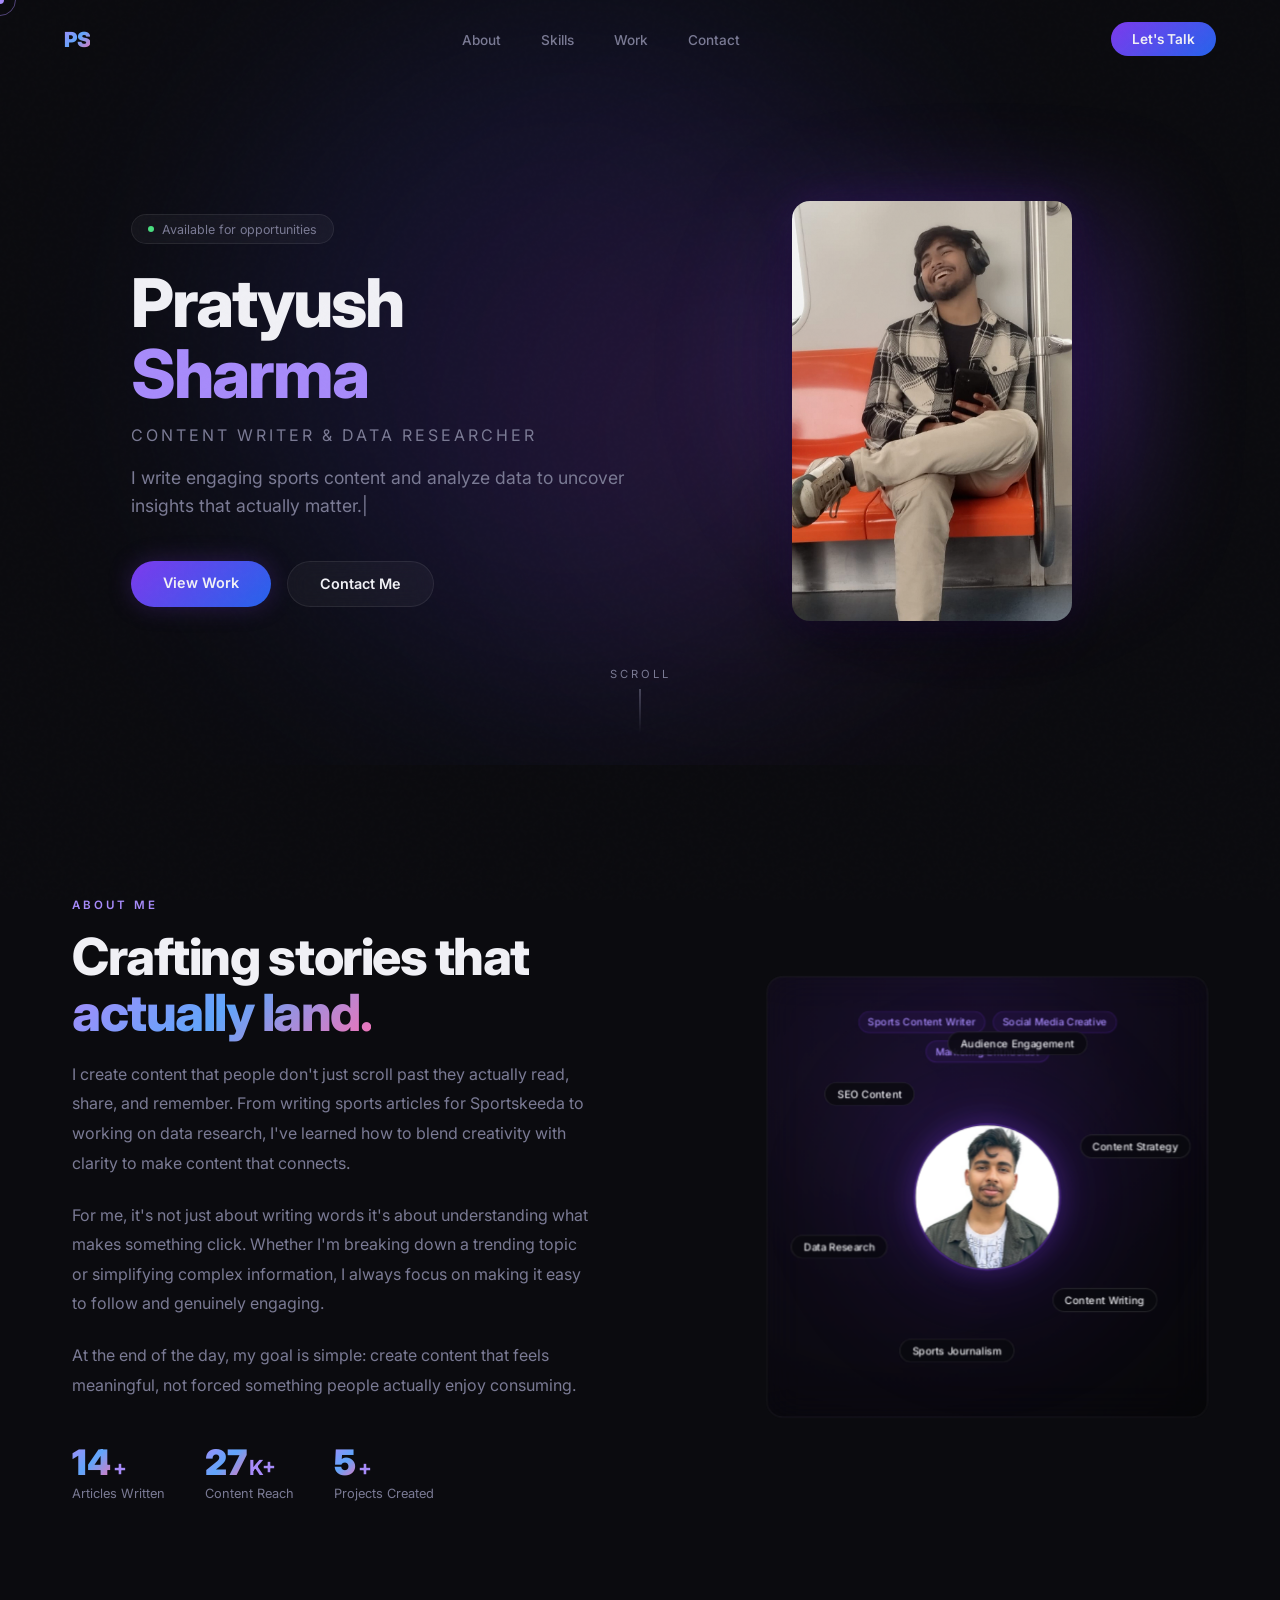
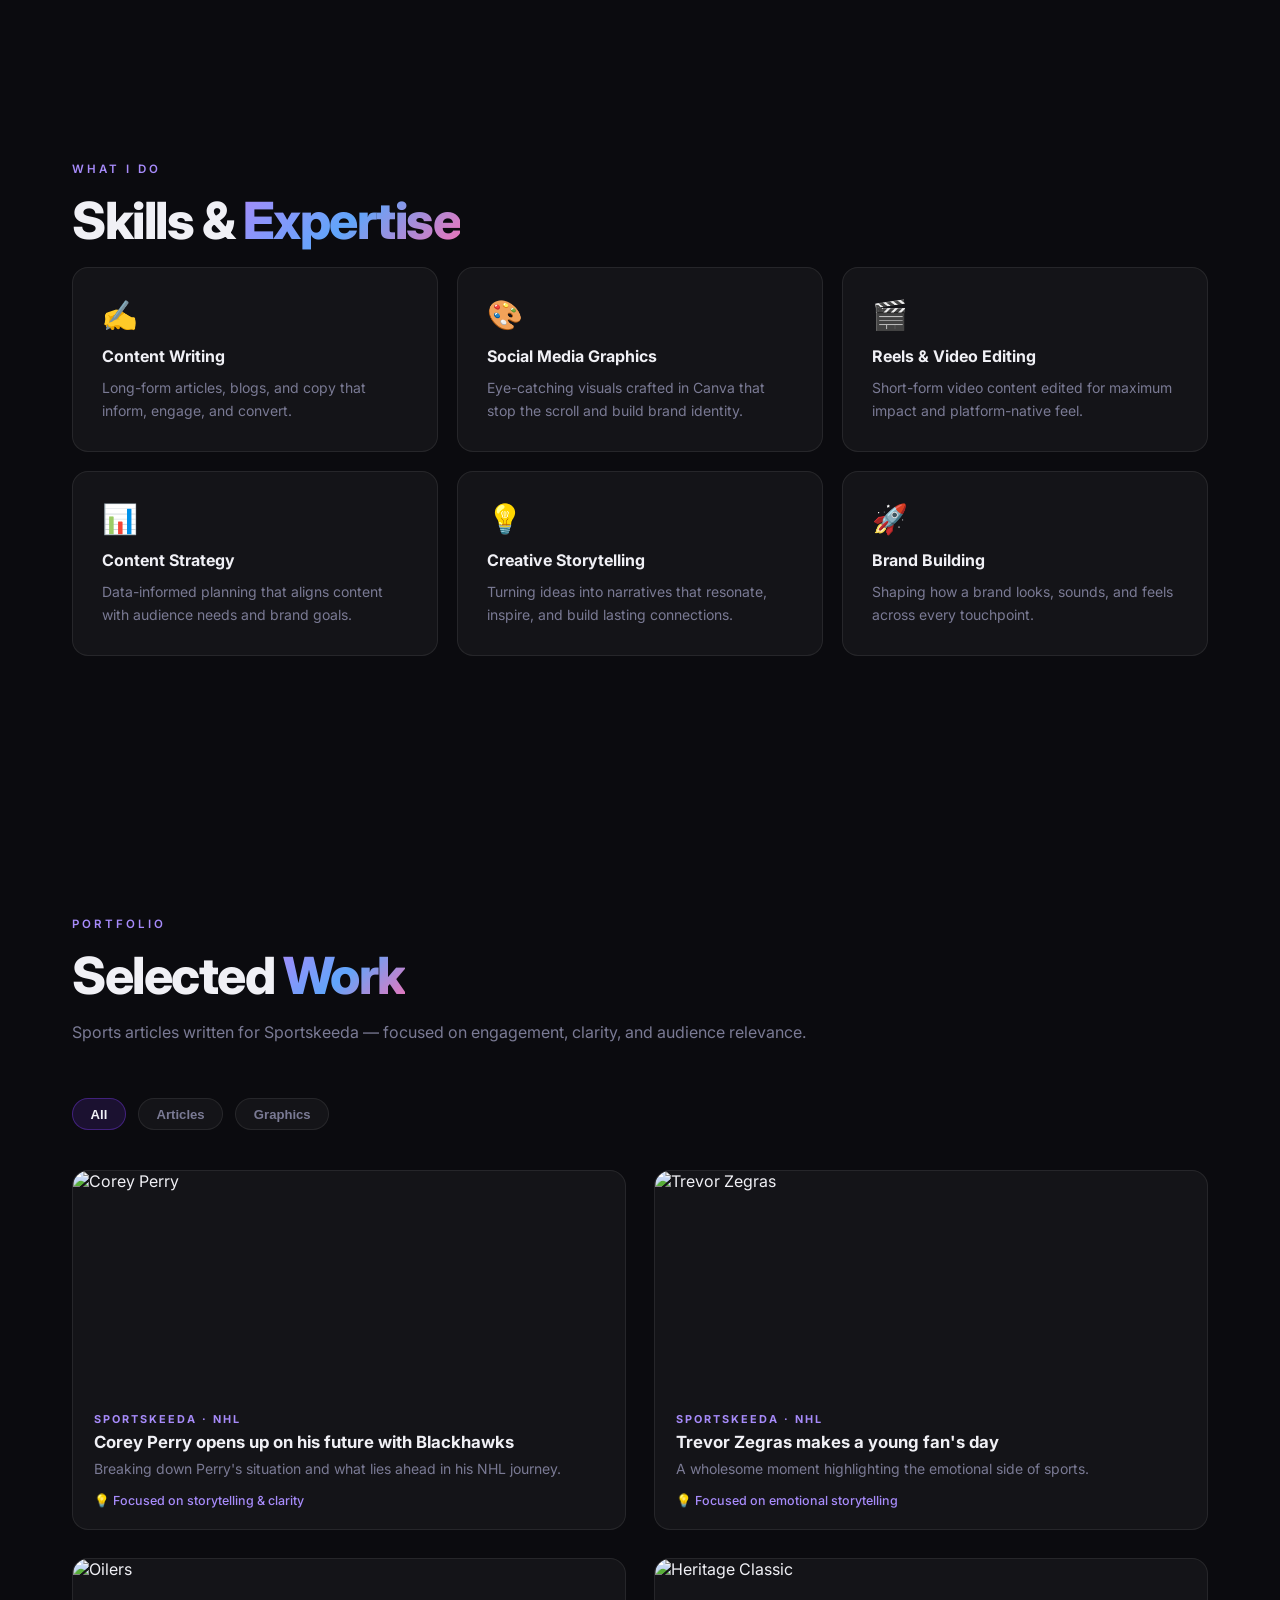
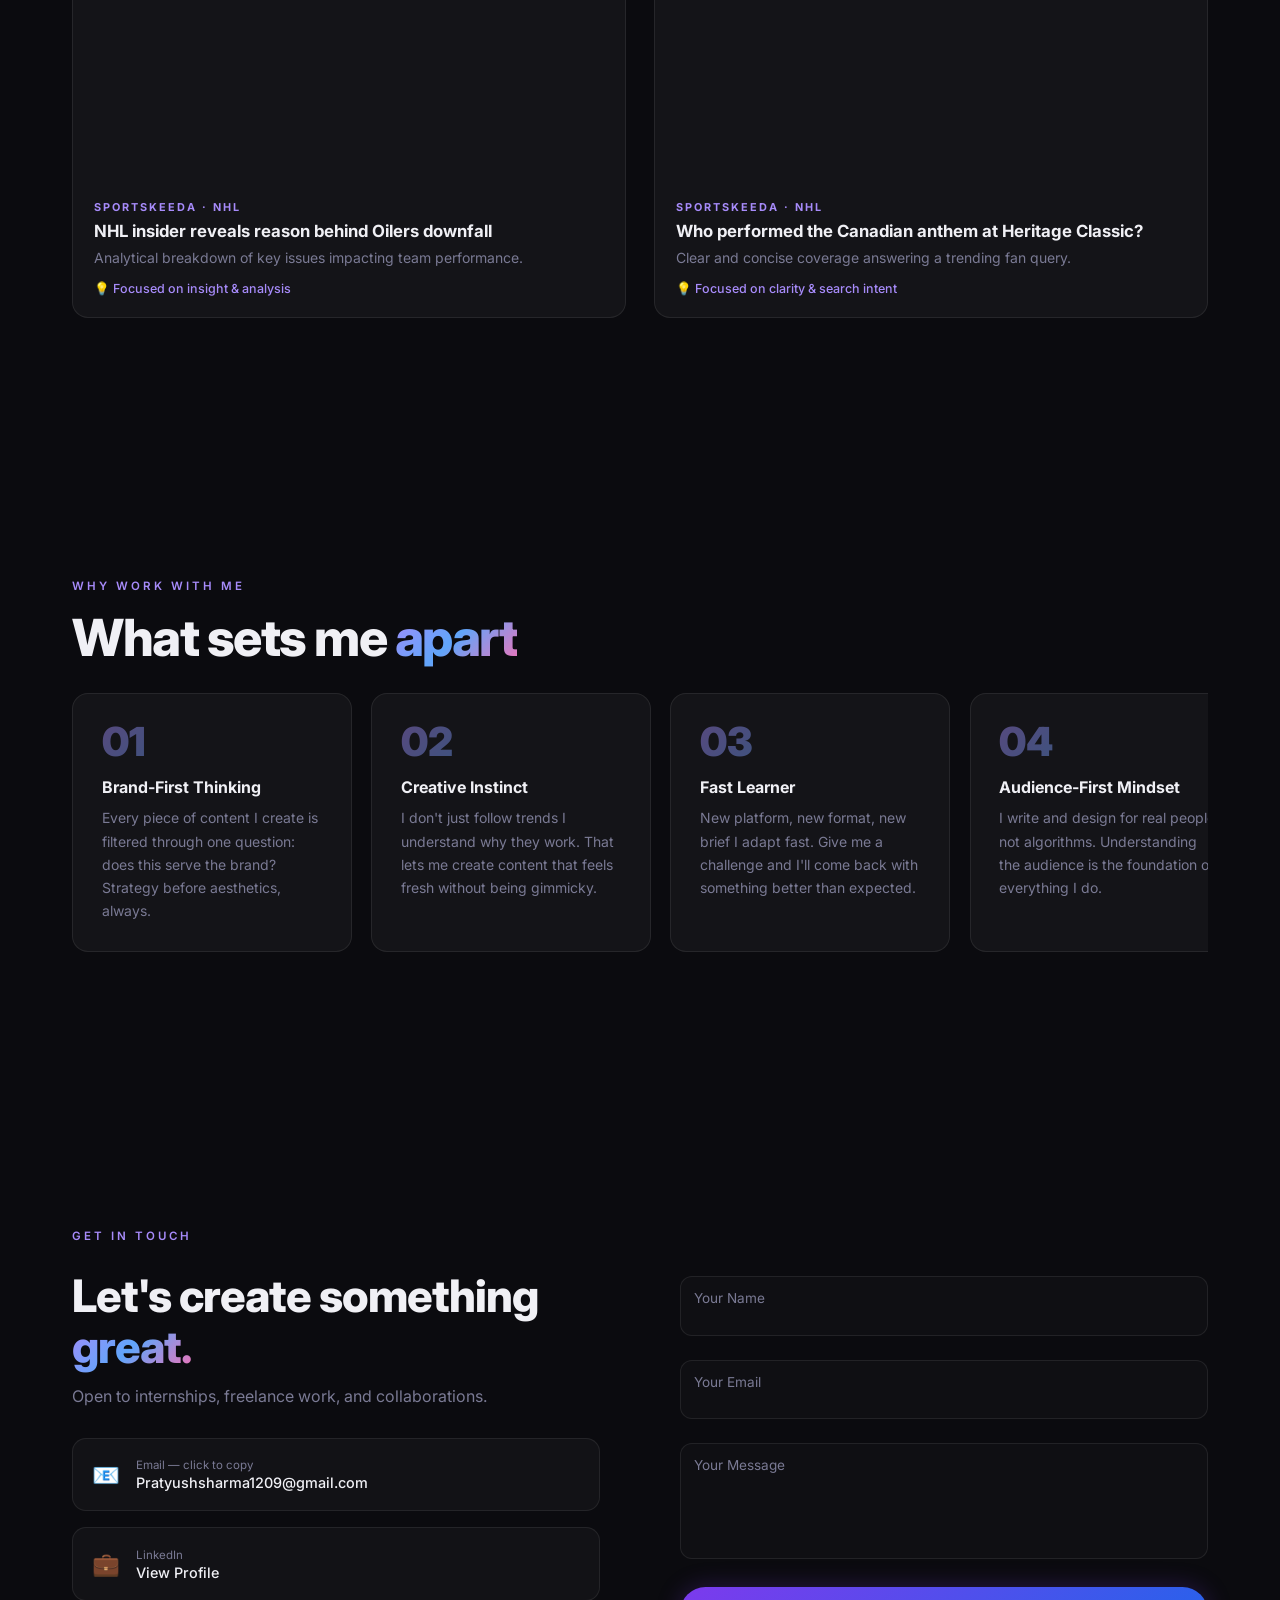
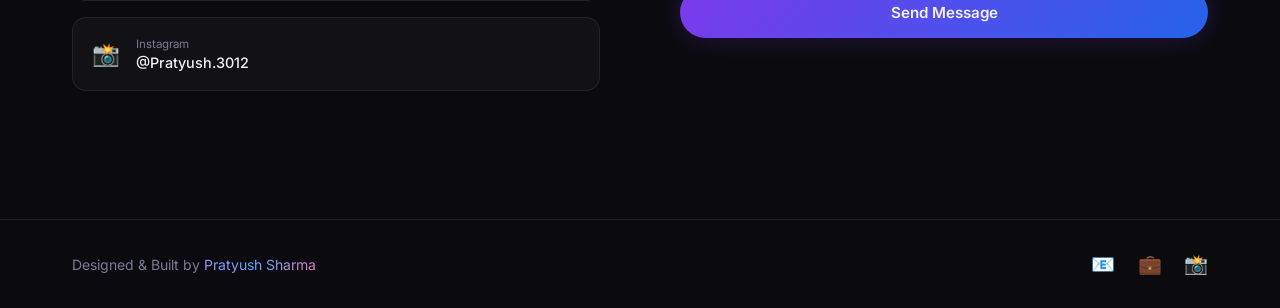
==== index.html @ 75ab956f "Manual changes to index.html" ====
<!DOCTYPE html>
<html lang="en">
<head>
  <meta charset="UTF-8" />
  <meta name="viewport" content="width=device-width, initial-scale=1.0" />
  <title>Pratyush Sharma — Branding & Marketing</title>
  <link rel="preconnect" href="https://fonts.googleapis.com" />
  <link rel="preconnect" href="https://fonts.gstatic.com" crossorigin />
  <link href="https://fonts.googleapis.com/css2?family=Inter:wght@300;400;500;600;700;800;900&display=swap" rel="stylesheet" />
  <link rel="stylesheet" href="style.css" />
</head>
<body>

  <!-- Grain -->
  <div class="grain" aria-hidden="true"></div>

  <!-- Custom Cursor -->
  <div class="cursor" id="cursor" aria-hidden="true"></div>
  <div class="cursor-follower" id="cursorFollower" aria-hidden="true"></div>

  <!-- Scroll Progress -->
  <div class="scroll-progress" id="scrollProgress" aria-hidden="true"></div>

  <!-- Loader -->
  <div class="loader" id="loader" aria-hidden="true">
    <div class="loader-inner">
      <div class="loader-logo">PS</div>
      <div class="loader-bar"><div class="loader-fill" id="loaderFill"></div></div>
    </div>
  </div>

  <!-- Navbar -->
  <nav class="navbar" id="navbar">
    <div class="nav-logo">PS</div>
    <ul class="nav-links">
      <li><a href="#about" class="nav-link">About</a></li>
      <li><a href="#skills" class="nav-link">Skills</a></li>
      <li><a href="#work" class="nav-link">Work</a></li>
      <li><a href="#contact" class="nav-link">Contact</a></li>
    </ul>
    <a href="#contact" class="nav-cta magnetic">Let's Talk</a>
    <button class="hamburger" id="hamburger" aria-label="Toggle menu" aria-expanded="false">
      <span></span><span></span><span></span>
    </button>
  </nav>

  <!-- Mobile Menu -->
  <div class="mobile-menu" id="mobileMenu" aria-hidden="true">
    <ul>
      <li><a href="#about" class="mobile-link">About</a></li>
      <li><a href="#skills" class="mobile-link">Skills</a></li>
      <li><a href="#work" class="mobile-link">Work</a></li>
      <li><a href="#contact" class="mobile-link">Contact</a></li>
    </ul>
  </div>

  <!-- ===================== HERO ===================== -->
  <section class="hero" id="hero">
    <div class="hero-blob" aria-hidden="true"></div>
    <div class="hero-blob hero-blob--2" aria-hidden="true"></div>

    <div class="container hero-container">

      <!-- LEFT: text -->
      <div class="hero-text">
        <span class="availability-badge" id="heroBadge">
          <span class="badge-dot"></span>Available for opportunities
        </span>

        <h1 class="hero-title" aria-label="Pratyush Sharma">
          Pratyush<br>
          <span class="hero-lastname">Sharma</span>
        </h1>

        <p class="hero-role" id="heroRole">Content Writer &amp; Data Researcher</p>

        <p class="hero-desc">
          I write engaging sports content and analyze data to uncover insights that actually matter.<span class="cursor-blink" aria-hidden="true">|</span>
        </p>

        <div class="hero-buttons" id="heroCta">
          <a href="#work" class="btn-primary magnetic">View Work</a>
          <a href="#contact" class="btn-secondary magnetic">Contact Me</a>
        </div>
      </div>

      <!-- RIGHT: image -->
      <div class="hero-image" id="heroImageWrap">
        <img src="first.JPG" alt="Pratyush Sharma"
          onerror="this.parentElement.classList.add('hero-image--fallback')" />
      </div>

    </div>

    <div class="hero-scroll" id="heroScroll">
      <span>Scroll</span>
      <div class="scroll-line"></div>
    </div>
  </section>

  <!-- ===================== ABOUT ===================== -->
  <section class="about section" id="about">
    <div class="container">
      <div class="about-grid">
        <div class="about-text">
          <span class="section-label reveal-up">About Me</span>
          <h2 class="section-title reveal-up">Crafting stories that <span class="gradient-text">actually land.</span></h2>
          <p class="about-desc reveal-up" data-delay="0.1">
            I create content that people don't just scroll past they actually read, share, and remember. From writing sports articles for Sportskeeda to working on data research, I've learned how to blend creativity with clarity to make content that connects.
          </p>
          <p class="about-desc reveal-up" data-delay="0.15">
            For me, it's not just about writing words it's about understanding what makes something click. Whether I'm breaking down a trending topic or simplifying complex information, I always focus on making it easy to follow and genuinely engaging.
          </p>
          <p class="about-desc reveal-up" data-delay="0.2">
            At the end of the day, my goal is simple: create content that feels meaningful, not forced something people actually enjoy consuming.
          </p>
          <div class="about-stats reveal-up" data-delay="0.3">
            <div class="stat">
              <div class="stat-row">
                <span class="stat-num" data-target="20">0</span><span class="stat-plus">+</span>
              </div>
              <p>Articles Written</p>
            </div>
            <div class="stat">
              <div class="stat-row">
                <span class="stat-num" data-target="50">0</span><span class="stat-plus">K+</span>
              </div>
              <p>Content Reach</p>
            </div>
            <div class="stat">
              <div class="stat-row">
                <span class="stat-num" data-target="15">0</span><span class="stat-plus">+</span>
              </div>
              <p>Projects Created</p>
            </div>
          </div>

        </div>

        <div class="about-visual reveal-right">
          <div class="about-card tilt-card">
            <div class="about-card__glow" aria-hidden="true"></div>
            <div class="orbital-system">

              <div class="orbit-center">
                <img src="my.jpg" alt="Pratyush Sharma" class="profile-img"
                  onerror="this.style.display='none';this.nextElementSibling.style.display='flex'" />
                <div class="orbit-initials">PS</div>
              </div>

              <div class="orbit">
                <div class="orbit-node"><span class="orbit-label">Content Writing</span></div>
                <div class="orbit-node"><span class="orbit-label">Sports Journalism</span></div>
                <div class="orbit-node"><span class="orbit-label">Data Research</span></div>
                <div class="orbit-node"><span class="orbit-label">SEO Content</span></div>
                <div class="orbit-node"><span class="orbit-label">Audience Engagement</span></div>
                <div class="orbit-node"><span class="orbit-label">Content Strategy</span></div>
              </div>

              <div class="about-tags">
                <span>Sports Content Writer</span>
                <span>Social Media Creative</span>
                <span>Marketing Enthusiast</span>
              </div>

            </div>
          </div>
        </div>
      </div>
    </div>
  </section>

  <!-- ===================== SKILLS ===================== -->
  <section class="skills section" id="skills">
    <div class="container">
      <span class="section-label reveal-up">What I Do</span>
      <h2 class="section-title reveal-up">Skills &amp; <span class="gradient-text">Expertise</span></h2>
      <div class="skills-grid">
        <div class="skill-card reveal-up tilt-card" data-delay="0">
          <div class="skill-icon" aria-hidden="true">✍️</div>
          <h3>Content Writing</h3>
          <p>Long-form articles, blogs, and copy that inform, engage, and convert.</p>
          <div class="skill-glow" aria-hidden="true"></div>
        </div>
        <div class="skill-card reveal-up tilt-card" data-delay="0.08">
          <div class="skill-icon" aria-hidden="true">🎨</div>
          <h3>Social Media Graphics</h3>
          <p>Eye-catching visuals crafted in Canva that stop the scroll and build brand identity.</p>
          <div class="skill-glow" aria-hidden="true"></div>
        </div>
        <div class="skill-card reveal-up tilt-card" data-delay="0.16">
          <div class="skill-icon" aria-hidden="true">🎬</div>
          <h3>Reels &amp; Video Editing</h3>
          <p>Short-form video content edited for maximum impact and platform-native feel.</p>
          <div class="skill-glow" aria-hidden="true"></div>
        </div>
        <div class="skill-card reveal-up tilt-card" data-delay="0.24">
          <div class="skill-icon" aria-hidden="true">📊</div>
          <h3>Content Strategy</h3>
          <p>Data-informed planning that aligns content with audience needs and brand goals.</p>
          <div class="skill-glow" aria-hidden="true"></div>
        </div>
        <div class="skill-card reveal-up tilt-card" data-delay="0.32">
          <div class="skill-icon" aria-hidden="true">💡</div>
          <h3>Creative Storytelling</h3>
          <p>Turning ideas into narratives that resonate, inspire, and build lasting connections.</p>
          <div class="skill-glow" aria-hidden="true"></div>
        </div>
        <div class="skill-card reveal-up tilt-card" data-delay="0.4">
          <div class="skill-icon" aria-hidden="true">🚀</div>
          <h3>Brand Building</h3>
          <p>Shaping how a brand looks, sounds, and feels across every touchpoint.</p>
          <div class="skill-glow" aria-hidden="true"></div>
        </div>
      </div>
    </div>
  </section>

  <!-- ===================== WORK ===================== -->
  <section class="work section" id="work">
    <div class="container">
      <span class="section-label reveal-up">Portfolio</span>
      <h2 class="section-title reveal-up">Selected <span class="gradient-text">Work</span></h2>
      <p class="section-sub reveal-up">Sports articles written for Sportskeeda — focused on engagement, clarity, and audience relevance.</p>

      <!-- Filter -->
      <div class="work-filters reveal-up" data-delay="0.1">
        <button class="filter-btn active" data-filter="all">All</button>
        <button class="filter-btn" data-filter="articles">Articles</button>
        <button class="filter-btn" data-filter="graphics">Graphics</button>
      </div>

      <div class="work-grid" id="workGrid">

        <a href="https://www.sportskeeda.com/us/nhl/news-they-re-gonna-cut-skates-off-corey-perry-discloses-future-with-blackhawks"
           target="_blank" rel="noopener" class="work-card reveal-up" data-delay="0" data-category="articles">
          <div class="work-card-img">
            <img src="https://staticg.sportskeeda.com/editor/2023/11/35c0f-16988635693285-1920.jpg" alt="Corey Perry" loading="lazy" />
          </div>
          <div class="work-card__body">
            <span class="work-tag">Sportskeeda · NHL</span>
            <h3>Corey Perry opens up on his future with Blackhawks</h3>
            <p>Breaking down Perry's situation and what lies ahead in his NHL journey.</p>
            <div class="work-insight">💡 Focused on storytelling &amp; clarity</div>
          </div>
        </a>

        <a href="https://www.sportskeeda.com/us/nhl/news-video-trevor-zegras-makes-young-anaheim-ducks-fan-s-day-sweet-gesture-game"
           target="_blank" rel="noopener" class="work-card reveal-up" data-delay="0.08" data-category="articles">
          <div class="work-card-img">
            <img src="https://staticg.sportskeeda.com/editor/2023/10/25474-16985377913653-1920.jpg" alt="Trevor Zegras" loading="lazy" />
          </div>
          <div class="work-card__body">
            <span class="work-tag">Sportskeeda · NHL</span>
            <h3>Trevor Zegras makes a young fan's day</h3>
            <p>A wholesome moment highlighting the emotional side of sports.</p>
            <div class="work-insight">💡 Focused on emotional storytelling</div>
          </div>
        </a>

        <a href="https://www.sportskeeda.com/us/nhl/news-nhl-insider-highlights-key-area-concern-behind-oilers-downfall"
           target="_blank" rel="noopener" class="work-card reveal-up" data-delay="0.16" data-category="articles">
          <div class="work-card-img">
            <img src="https://staticg.sportskeeda.com/editor/2023/10/753ea-16984571625370-1920.jpg" alt="Oilers" loading="lazy" />
          </div>
          <div class="work-card__body">
            <span class="work-tag">Sportskeeda · NHL</span>
            <h3>NHL insider reveals reason behind Oilers downfall</h3>
            <p>Analytical breakdown of key issues impacting team performance.</p>
            <div class="work-insight">💡 Focused on insight &amp; analysis</div>
          </div>
        </a>

        <a href="https://www.sportskeeda.com/us/nhl/news-who-performing-canadian-national-anthem-2023-heritage-classic"
           target="_blank" rel="noopener" class="work-card reveal-up" data-delay="0.24" data-category="articles">
          <div class="work-card-img">
            <img src="https://staticg.sportskeeda.com/editor/2023/10/2cb59-16976536859740-1920.jpg" alt="Heritage Classic" loading="lazy" />
          </div>
          <div class="work-card__body">
            <span class="work-tag">Sportskeeda · NHL</span>
            <h3>Who performed the Canadian anthem at Heritage Classic?</h3>
            <p>Clear and concise coverage answering a trending fan query.</p>
            <div class="work-insight">💡 Focused on clarity &amp; search intent</div>
          </div>
        </a>

      </div>
    </div>
  </section>

  <!-- ===================== WHY ME ===================== -->
  <section class="why section" id="why">
    <div class="container">
      <span class="section-label reveal-up">Why Work With Me</span>
      <h2 class="section-title reveal-up">What sets me <span class="gradient-text">apart</span></h2>
      <div class="why-track-wrap">
        <div class="why-track">
          <div class="why-card reveal-up" data-delay="0">
            <div class="why-num" aria-hidden="true">01</div>
            <h3>Brand-First Thinking</h3>
            <p>Every piece of content I create is filtered through one question: does this serve the brand? Strategy before aesthetics, always.</p>
          </div>
          <div class="why-card reveal-up" data-delay="0.08">
            <div class="why-num" aria-hidden="true">02</div>
            <h3>Creative Instinct</h3>
            <p>I don't just follow trends I understand why they work. That lets me create content that feels fresh without being gimmicky.</p>
          </div>
          <div class="why-card reveal-up" data-delay="0.16">
            <div class="why-num" aria-hidden="true">03</div>
            <h3>Fast Learner</h3>
            <p>New platform, new format, new brief I adapt fast. Give me a challenge and I'll come back with something better than expected.</p>
          </div>
          <div class="why-card reveal-up" data-delay="0.24">
            <div class="why-num" aria-hidden="true">04</div>
            <h3>Audience-First Mindset</h3>
            <p>I write and design for real people, not algorithms. Understanding the audience is the foundation of everything I do.</p>
          </div>
          <div class="why-card reveal-up" data-delay="0.32">
            <div class="why-num" aria-hidden="true">05</div>
            <h3>Genuine Passion</h3>
            <p>This isn't just a career path it's what I actually care about. That energy shows up in the work, every single time.</p>
          </div>
        </div>
      </div>
    </div>
  </section>

  <!-- ===================== CONTACT ===================== -->
  <section class="contact section" id="contact">
    <div class="container">
      <div class="contact-wrapper">

        <!-- LEFT -->
        <div class="contact-left reveal-up">
          <span class="section-label">Get In Touch</span>
          <h2 class="contact-title">Let's create something <span class="gradient-text">great.</span></h2>
          <p class="contact-sub">Open to internships, freelance work, and collaborations.</p>

          <div class="contact-cards">
            <div class="contact-card" onclick="copyEmail()" role="button" tabindex="0" aria-label="Copy email">
              <div class="card-icon" aria-hidden="true">📧</div>
              <div>
                <small>Email — click to copy</small>
                <p id="emailText">Pratyushsharma1209@gmail.com</p>
              </div>
            </div>
            <a href="https://www.linkedin.com/in/pratyush-sharma-931786252/" target="_blank" rel="noopener" class="contact-card">
              <div class="card-icon" aria-hidden="true">💼</div>
              <div>
                <small>LinkedIn</small>
                <p>View Profile</p>
              </div>
            </a>
            <a href="https://www.instagram.com/pratyush.3012?igsh=MWJhZm04b2xlZHR0Mg%3D%3D&utm_source=qr"
               target="_blank" rel="noopener" class="contact-card">
              <div class="card-icon" aria-hidden="true">📸</div>
              <div>
                <small>Instagram</small>
                <p>@Pratyush.3012</p>
              </div>
            </a>
          </div>
        </div>

        <!-- RIGHT -->
        <div class="contact-right reveal-up" data-delay="0.1">
          <form id="contactForm" class="contact-form">
            <div class="form-group">
              <input type="text" id="fname" required autocomplete="name" />
              <label for="fname">Your Name</label>
            </div>
            <div class="form-group">
              <input type="email" id="femail" required autocomplete="email" />
              <label for="femail">Your Email</label>
            </div>
            <div class="form-group">
              <textarea id="fmsg" rows="4" required></textarea>
              <label for="fmsg">Your Message</label>
            </div>
            <button type="submit" class="send-btn magnetic" id="sendBtn">
              <span>Send Message</span>
              <div class="btn-glow" aria-hidden="true"></div>
            </button>
          </form>
        </div>

      </div>
    </div>
  </section>

  <!-- FOOTER -->
  <footer class="footer">
    <div class="container">
      <div class="footer-inner">
        <p>Designed &amp; Built by <span class="gradient-text">Pratyush Sharma</span></p>
        <div class="footer-links">
          <a href="mailto:Pratyushsharma1209@gmail.com" aria-label="Email">📧</a>
          <a href="https://www.linkedin.com/in/pratyush-sharma-931786252/" target="_blank" rel="noopener" aria-label="LinkedIn">💼</a>
          <a href="https://instagram.com/Pratyush.3012" target="_blank" rel="noopener" aria-label="Instagram">📸</a>
        </div>
      </div>
    </div>
  </footer>

  <script src="script.js"></script>
</body>
</html>
---- style.css ----
/* ============================================================
   RESET & TOKENS
   ============================================================ */
*, *::before, *::after { margin: 0; padding: 0; box-sizing: border-box; }

:root {
  --bg:           #0B0B0F;
  --bg2:          #111118;
  --bg3:          #16161f;
  --purple:       #7c3aed;
  --blue:         #2563eb;
  --text:         #f0f0f5;
  --muted:        #7a7a94;
  --glass:        rgba(255,255,255,0.04);
  --glass-border: rgba(255,255,255,0.08);
  --gradient:     linear-gradient(135deg, #7c3aed, #2563eb);
  --gradient-text:linear-gradient(135deg, #a78bfa, #60a5fa, #f472b6);
  --ease:         cubic-bezier(0.22, 1, 0.36, 1);
  --dur:          0.6s;
  --font:         'Inter', sans-serif;
  --radius:       16px;
}

html { scroll-behavior: smooth; font-size: 16px; }
body { background: var(--bg); color: var(--text); font-family: var(--font); overflow-x: hidden; cursor: none; }
a { text-decoration: none; color: inherit; }
ul { list-style: none; }

/* ============================================================
   GRAIN
   ============================================================ */
.grain {
  position: fixed; inset: 0; z-index: 9999; pointer-events: none;
  background-image: url("data:image/svg+xml,%3Csvg viewBox='0 0 256 256' xmlns='http://www.w3.org/2000/svg'%3E%3Cfilter id='n'%3E%3CfeTurbulence type='fractalNoise' baseFrequency='0.85' numOctaves='4' stitchTiles='stitch'/%3E%3C/filter%3E%3Crect width='100%25' height='100%25' filter='url(%23n)' opacity='0.04'/%3E%3C/svg%3E");
  opacity: 0.3;
}

/* ============================================================
   CURSOR
   ============================================================ */
.cursor {
  width: 8px; height: 8px; background: #a78bfa; border-radius: 50%;
  position: fixed; pointer-events: none; z-index: 10000;
  transform: translate(-50%,-50%);
  transition: width var(--dur) var(--ease), height var(--dur) var(--ease), background var(--dur) var(--ease);
}
.cursor-follower {
  width: 32px; height: 32px; border: 1.5px solid rgba(167,139,250,0.45);
  border-radius: 50%; position: fixed; pointer-events: none; z-index: 9999;
  transform: translate(-50%,-50%);
  transition: left 0.1s linear, top 0.1s linear, width var(--dur) var(--ease), height var(--dur) var(--ease);
}
body.cursor-hover .cursor { width: 16px; height: 16px; background: #f472b6; }
body.cursor-hover .cursor-follower { width: 52px; height: 52px; border-color: rgba(244,114,182,0.35); }

/* ============================================================
   SCROLL PROGRESS
   ============================================================ */
.scroll-progress {
  position: fixed; top: 0; left: 0; height: 2px; z-index: 9998;
  background: var(--gradient); width: 0%;
}

/* ============================================================
   LOADER
   ============================================================ */
.loader {
  position: fixed; inset: 0; background: var(--bg); z-index: 99999;
  display: flex; align-items: center; justify-content: center;
  transition: opacity 0.7s var(--ease), visibility 0.7s var(--ease);
}
.loader.hidden { opacity: 0; visibility: hidden; pointer-events: none; }
.loader-inner { text-align: center; }
.loader-logo {
  font-size: 3rem; font-weight: 900; letter-spacing: -2px;
  background: var(--gradient-text); -webkit-background-clip: text;
  -webkit-text-fill-color: transparent; background-clip: text;
  margin-bottom: 2rem;
}
.loader-bar { width: 180px; height: 1px; background: rgba(255,255,255,0.1); margin: 0 auto; overflow: hidden; }
.loader-fill { height: 100%; width: 0%; background: var(--gradient); }

/* ============================================================
   NAVBAR
   ============================================================ */
.navbar {
  position: fixed; top: 0; left: 0; right: 0; z-index: 1000;
  display: flex; align-items: center; justify-content: space-between;
  padding: 1.4rem 4rem;
  transition: background var(--dur) var(--ease), padding var(--dur) var(--ease), border-color var(--dur);
  border-bottom: 1px solid transparent;
}
.navbar.scrolled {
  background: rgba(11,11,15,0.88); backdrop-filter: blur(24px);
  border-bottom-color: var(--glass-border); padding: 0.9rem 4rem;
}
.nav-logo {
  font-size: 1.3rem; font-weight: 900; letter-spacing: -1px;
  background: var(--gradient-text); -webkit-background-clip: text;
  -webkit-text-fill-color: transparent; background-clip: text;
}
.nav-links { display: flex; gap: 2.5rem; }
.nav-link {
  font-size: 0.85rem; font-weight: 500; color: var(--muted);
  transition: color var(--dur) var(--ease); position: relative;
}
.nav-link::after {
  content: ''; position: absolute; bottom: -3px; left: 0;
  width: 0; height: 1px; background: var(--gradient);
  transition: width var(--dur) var(--ease);
}
.nav-link:hover { color: var(--text); }
.nav-link:hover::after { width: 100%; }
.nav-cta {
  padding: 0.55rem 1.3rem; border-radius: 50px;
  background: var(--gradient); font-size: 0.85rem; font-weight: 600;
  transition: opacity var(--dur) var(--ease), transform var(--dur) var(--ease);
}
.nav-cta:hover { opacity: 0.82; transform: translateY(-2px); }
.hamburger {
  display: none; flex-direction: column; gap: 5px;
  background: none; border: none; cursor: pointer; padding: 4px;
}
.hamburger span { width: 22px; height: 1.5px; background: var(--text); border-radius: 2px; transition: transform var(--dur) var(--ease), opacity var(--dur); display: block; }

/* ============================================================
   MOBILE MENU
   ============================================================ */
.mobile-menu {
  position: fixed; inset: 0; background: var(--bg); z-index: 999;
  display: flex; align-items: center; justify-content: center;
  transform: translateX(100%); transition: transform 0.55s var(--ease);
}
.mobile-menu.open { transform: translateX(0); }
.mobile-menu li { margin: 1.2rem 0; text-align: center; }
.mobile-link { font-size: 2.2rem; font-weight: 800; color: var(--muted); transition: color var(--dur) var(--ease); }
.mobile-link:hover { color: var(--text); }

/* ============================================================
   HERO  (split layout)
   ============================================================ */
.hero {
  position: relative; min-height: 85vh;
  display: flex; flex-direction: column;
  justify-content: center; overflow: hidden;
  padding-top: 120px; padding-bottom: 4rem;
}

/* Blobs */
.hero-blob {
  position: absolute; border-radius: 50%; pointer-events: none;
  filter: blur(120px); opacity: 0.13;
  width: 700px; height: 700px;
  background: radial-gradient(circle, #7c3aed, #2563eb);
  top: 50%; left: 50%; transform: translate(-60%, -55%);
  animation: blobDrift 12s ease-in-out infinite alternate;
}
.hero-blob--2 {
  width: 500px; height: 500px;
  background: radial-gradient(circle, #ec4899, #7c3aed);
  transform: translate(-30%, -40%);
  animation-delay: -6s; opacity: 0.08;
}
@keyframes blobDrift {
  from { transform: translate(-60%, -55%) scale(1); }
  to   { transform: translate(-58%, -52%) scale(1.06); }
}

/* Split grid */
.hero-container {
  display: grid; grid-template-columns: 1.2fr 1fr;
  align-items: center; gap: 4rem;
  position: relative; z-index: 2;
}

/* LEFT */
.hero-text { max-width: 520px; }

.availability-badge {
  display: inline-flex; align-items: center; gap: 0.5rem;
  padding: 0.4rem 1rem; border-radius: 50px;
  border: 1px solid var(--glass-border); background: var(--glass);
  font-size: 0.78rem; color: var(--muted); margin-bottom: 1.5rem;
  backdrop-filter: blur(12px);
  opacity: 0; transform: translateY(12px);
  transition: opacity 0.6s var(--ease), transform 0.6s var(--ease);
}
.availability-badge.visible { opacity: 1; transform: translateY(0); }
.badge-dot {
  width: 6px; height: 6px; border-radius: 50%; background: #4ade80;
  animation: pulse 2s ease-in-out infinite; flex-shrink: 0;
}
@keyframes pulse { 0%,100%{opacity:1;transform:scale(1)} 50%{opacity:0.4;transform:scale(0.8)} }

.hero-title {
  font-size: clamp(3rem, 7vw, 4.2rem); font-weight: 800;
  line-height: 1.05; letter-spacing: -2px;
  margin-bottom: 1rem;
  opacity: 0; transform: translateY(20px);
  transition: opacity 0.7s var(--ease) 0.2s, transform 0.7s var(--ease) 0.2s;
}
.hero-title.visible { opacity: 1; transform: translateY(0); }
.hero-lastname {
  display: inline-block; color: #a78bfa;
}

.hero-role {
  font-size: clamp(0.8rem, 1.8vw, 1rem); color: var(--muted);
  font-weight: 400; letter-spacing: 3px; text-transform: uppercase;
  margin-bottom: 1.2rem;
  opacity: 0; transform: translateY(10px);
  transition: opacity 0.6s var(--ease) 0.55s, transform 0.6s var(--ease) 0.55s;
}
.hero-role.visible { opacity: 1; transform: translateY(0); }

.hero-desc {
  font-size: clamp(0.95rem, 1.6vw, 1.1rem); color: var(--muted);
  margin-bottom: 2.5rem; min-height: 1.8rem; line-height: 1.6;
  opacity: 0; transition: opacity 0.6s var(--ease) 0.7s;
}
.hero-desc.visible { opacity: 1; }
.cursor-blink { animation: blink 1s step-end infinite; }
@keyframes blink { 0%,100%{opacity:1} 50%{opacity:0} }

.hero-buttons {
  display: flex; gap: 1rem; flex-wrap: wrap;
  opacity: 0; transform: translateY(10px);
  transition: opacity 0.6s var(--ease) 0.85s, transform 0.6s var(--ease) 0.85s;
}
.hero-buttons.visible { opacity: 1; transform: translateY(0); }

/* RIGHT: image */
.hero-image {
  position: relative; display: flex; justify-content: center;
  opacity: 0; transform: translateX(30px);
  transition: opacity 0.8s var(--ease) 0.4s, transform 0.8s var(--ease) 0.4s;
}
.hero-image.visible { opacity: 1; transform: translateX(0); }

.hero-image::before {
  content: ''; position: absolute; inset: -20px; border-radius: 24px;
  background: radial-gradient(circle at 60% 40%, rgba(124,58,237,0.35), transparent 70%);
  filter: blur(40px); z-index: 0; pointer-events: none;
}
.hero-image img {
  width: 100%; max-width: 280px; height: 420px;
  object-fit: cover; object-position: center top;
  border-radius: 18px; display: block; position: relative; z-index: 1;
  filter: contrast(1.05) brightness(0.95);
  box-shadow: 0 20px 60px rgba(0,0,0,0.5), 0 0 40px rgba(124,58,237,0.2);
  transition: transform 0.5s var(--ease);
}
.hero-image img:hover { transform: translateY(-5px) scale(1.02); }
.hero-image--fallback { background: var(--gradient); border-radius: 18px; min-height: 420px; max-width: 280px; }

/* Scroll indicator */
.hero-scroll {
  position: absolute; bottom: 2rem; left: 50%; transform: translateX(-50%);
  display: flex; flex-direction: column; align-items: center; gap: 0.5rem;
  color: var(--muted); font-size: 0.7rem; letter-spacing: 3px; text-transform: uppercase;
  z-index: 2;
  opacity: 0; transition: opacity 0.6s var(--ease) 1.2s;
}
.hero-scroll.visible { opacity: 1; }
.scroll-line {
  width: 1px; height: 44px;
  background: linear-gradient(to bottom, var(--muted), transparent);
  animation: scrollPulse 2s ease-in-out infinite;
}
@keyframes scrollPulse { 0%,100%{opacity:1;transform:scaleY(1)} 50%{opacity:0.4;transform:scaleY(0.6)} }

/* ============================================================
   BUTTONS
   ============================================================ */
.btn-primary {
  display: inline-block; padding: 0.85rem 2rem; border-radius: 50px;
  background: var(--gradient); font-weight: 600; font-size: 0.9rem;
  box-shadow: 0 0 24px rgba(124,58,237,0.25);
  transition: transform var(--dur) var(--ease), box-shadow var(--dur) var(--ease), opacity var(--dur) var(--ease);
}
.btn-primary:hover { transform: translateY(-2px); box-shadow: 0 0 40px rgba(124,58,237,0.45); }
.btn-secondary {
  display: inline-block; padding: 0.85rem 2rem; border-radius: 50px;
  border: 1px solid var(--glass-border); background: var(--glass);
  font-weight: 600; font-size: 0.9rem; backdrop-filter: blur(10px);
  transition: border-color var(--dur) var(--ease), background var(--dur) var(--ease), transform var(--dur) var(--ease);
}
.btn-secondary:hover { border-color: rgba(124,58,237,0.5); background: rgba(124,58,237,0.08); transform: translateY(-2px); }

/* ============================================================
   SECTIONS
   ============================================================ */
.section { padding: 8rem 0; }
.container { max-width: 1200px; margin: 0 auto; padding: 0 2rem; }
.section-label {
  display: inline-block; font-size: 0.72rem; font-weight: 600;
  letter-spacing: 3px; text-transform: uppercase; color: #a78bfa; margin-bottom: 1rem;
}
.section-title {
  font-size: clamp(2rem, 5vw, 3.2rem); font-weight: 800;
  line-height: 1.1; letter-spacing: -1.5px; margin-bottom: 1.2rem;
}
.section-sub { color: var(--muted); font-size: 1rem; margin-bottom: 3.5rem; }
.gradient-text {
  background: var(--gradient-text); -webkit-background-clip: text;
  -webkit-text-fill-color: transparent; background-clip: text;
}

/* ============================================================
   REVEAL SYSTEM  (consistent easing)
   ============================================================ */
.reveal-up {
  opacity: 0; transform: translateY(32px);
  transition: opacity var(--dur) var(--ease), transform var(--dur) var(--ease);
}
.reveal-up.visible { opacity: 1; transform: translateY(0); }
.reveal-right {
  opacity: 0; transform: translateX(48px);
  transition: opacity var(--dur) var(--ease), transform var(--dur) var(--ease);
}
.reveal-right.visible { opacity: 1; transform: translateX(0); }

/* ============================================================
   ABOUT
   ============================================================ */
.about-grid { display: grid; grid-template-columns: 1fr 1fr; gap: 6rem; align-items: center; }
.about-text { max-width: 540px; }
.about-desc { color: var(--muted); line-height: 1.85; margin-bottom: 1.4rem; font-size: 1rem; max-width: 520px; }
.about-stats { display: flex; gap: 2.5rem; margin-top: 2.5rem; margin-bottom: 0; }
.about-note { margin-top: 1rem; font-size: 0.9rem; color: var(--muted); }
.stat-row { display: flex; align-items: baseline; gap: 2px; }
.stat-num {
  font-size: 2.2rem; font-weight: 900;
  background: var(--gradient-text); -webkit-background-clip: text;
  -webkit-text-fill-color: transparent; background-clip: text;
}
.stat-plus { font-size: 1.3rem; font-weight: 700; color: #a78bfa; }
.stat p { color: var(--muted); font-size: 0.8rem; margin-top: 0.2rem; }

/* About card */
.about-card {
  background: radial-gradient(circle at 30% 30%, rgba(124,58,237,0.08), rgba(0,0,0,0.4));
  border: 1px solid var(--glass-border);
  border-radius: 18px; padding: 1.8rem; backdrop-filter: blur(20px);
  position: relative; overflow: visible;
  display: flex; flex-direction: column; align-items: center; gap: 1.5rem;
  transform: scale(0.92); transform-origin: right center;
  max-width: 480px; margin-left: auto;
  transition: border-color 0.5s var(--ease), box-shadow 0.5s var(--ease);
}
.about-card:hover { border-color: rgba(124,58,237,0.3); box-shadow: 0 0 40px rgba(124,58,237,0.07); }
.about-card__glow {
  position: absolute; inset: 0; border-radius: 18px; pointer-events: none;
  background: radial-gradient(circle at 50% 0%, rgba(124,58,237,0.08), transparent 65%);
}

.about-highlight {
  margin-top: 1.5rem; padding: 12px 16px;
  border-left: 2px solid #7c3aed;
  background: rgba(124,58,237,0.05);
  border-radius: 0 8px 8px 0;
  font-size: 0.9rem; color: var(--muted); line-height: 1.6;
}
.about-tags span {
  font-size: 0.68rem; padding: 4px 10px; border-radius: 999px;
  background: rgba(124,58,237,0.08); border: 1px solid rgba(124,58,237,0.2);
  color: #a78bfa; font-weight: 500;
}
.about-avatar {
  width: 110px; height: 110px; border-radius: 50%;
  background: var(--gradient); display: flex; align-items: center; justify-content: center;
  font-size: 2.2rem; font-weight: 900; position: relative;
}
.avatar-ring {
  position: absolute; inset: -6px; border-radius: 50%;
  border: 1.5px solid transparent;
  background: linear-gradient(var(--bg), var(--bg)) padding-box, var(--gradient) border-box;
  animation: spin 10s linear infinite;
}
@keyframes spin { to { transform: rotate(360deg); } }
.avatar-initials { position: relative; z-index: 1; }
.floating-tag {
  position: absolute; padding: 0.35rem 0.8rem; border-radius: 50px;
  background: var(--bg2); border: 1px solid var(--glass-border);
  font-size: 0.72rem; font-weight: 600; backdrop-filter: blur(10px);
  animation: floatTag 3.5s ease-in-out infinite;
}
.tag-1 { top: 12%; left: -12%; animation-delay: 0s; }
.tag-2 { top: 12%; right: -12%; animation-delay: 0.6s; }
.tag-3 { bottom: 18%; left: -16%; animation-delay: 1.2s; }
.tag-4 { bottom: 18%; right: -16%; animation-delay: 1.8s; }
@keyframes floatTag { 0%,100%{transform:translateY(0)} 50%{transform:translateY(-7px)} }

/* ============================================================
   ORBITAL SYSTEM
   ============================================================ */
.orbital-system {
  position: relative; width: 420px; height: 420px; flex-shrink: 0;
}
.orbital-system::before {
  content: ''; position: absolute; inset: 0; border-radius: 50%;
  background: radial-gradient(circle, rgba(124,58,237,0.1), transparent 70%);
  filter: blur(40px); pointer-events: none;
}

.orbit-center {
  position: absolute; width: 160px; height: 160px;
  border-radius: 50%; overflow: hidden;
  top: 50%; left: 50%; transform: translate(-50%, -50%);
  z-index: 3;
  border: 2px solid rgba(124,58,237,0.5);
  box-shadow: 0 0 30px rgba(124,58,237,0.3), 0 0 80px rgba(124,58,237,0.15);
  background: #111;
  display: flex; align-items: center; justify-content: center;
}
.orbit-center::after {
  content: ''; position: absolute; inset: -5px; border-radius: 50%;
  border: 1px solid rgba(124,58,237,0.3);
  animation: pulseRing 3s ease-in-out infinite; pointer-events: none;
}
@keyframes pulseRing {
  0%,100% { transform: scale(1);   opacity: 0.6; }
  50%      { transform: scale(1.1); opacity: 0.2; }
}
.profile-img {
  width: 100%; height: 100%; object-fit: cover;
  object-position: center top; display: block;
  transition: transform 0.4s var(--ease);
}
.orbit-center:hover .profile-img { transform: scale(1.05); }
.orbit-initials {
  display: none; align-items: center; justify-content: center;
  width: 100%; height: 100%;
  font-size: 2rem; font-weight: 900; color: var(--text);
}

/* JS positions each label — no CSS rotation on the ring */
.orbit { position: absolute; inset: 0; }

.orbit-node {
  position: absolute;
  /* JS sets top/left via transform */
}

.orbit-label {
  display: inline-block; padding: 5px 13px; border-radius: 999px;
  font-size: 0.7rem; font-weight: 500; white-space: nowrap;
  background: rgba(11,11,15,0.88); border: 1px solid rgba(255,255,255,0.12);
  backdrop-filter: blur(8px); color: var(--text);
  transform: translate(-50%, -50%);
  user-select: none;
}

/* ============================================================
   SKILLS
   ============================================================ */
.skills-grid { display: grid; grid-template-columns: repeat(3,1fr); gap: 1.2rem; }
.skill-card {
  background: var(--glass); border: 1px solid var(--glass-border);
  border-radius: var(--radius); padding: 1.8rem; position: relative; overflow: hidden;
  transition: border-color var(--dur) var(--ease), box-shadow var(--dur) var(--ease);
  cursor: default;
}
.skill-card:hover { border-color: rgba(124,58,237,0.35); box-shadow: 0 8px 32px rgba(0,0,0,0.3); }
.skill-card:hover .skill-glow { opacity: 1; }
.skill-icon { font-size: 1.8rem; margin-bottom: 0.9rem; }
.skill-card h3 { font-size: 1rem; font-weight: 700; margin-bottom: 0.6rem; }
.skill-card p { color: var(--muted); font-size: 0.875rem; line-height: 1.65; }
.skill-glow {
  position: absolute; inset: 0; opacity: 0; pointer-events: none;
  background: radial-gradient(circle at 50% 0%, rgba(124,58,237,0.1), transparent 70%);
  transition: opacity var(--dur) var(--ease);
}

/* ============================================================
   WORK
   ============================================================ */
.work-filters { display: flex; gap: 0.75rem; margin-bottom: 2.5rem; flex-wrap: wrap; }
.filter-btn {
  padding: 0.45rem 1.1rem; border-radius: 50px; font-size: 0.82rem; font-weight: 600;
  background: var(--glass); border: 1px solid var(--glass-border); color: var(--muted);
  cursor: pointer; transition: all var(--dur) var(--ease);
}
.filter-btn:hover, .filter-btn.active {
  background: rgba(124,58,237,0.15); border-color: rgba(124,58,237,0.4); color: var(--text);
}
.work-grid { display: grid; grid-template-columns: repeat(2,1fr); gap: 1.8rem; }
.work-card {
  display: block; text-decoration: none; color: inherit;
  background: var(--glass); border: 1px solid var(--glass-border);
  border-radius: var(--radius); overflow: hidden; cursor: pointer;
  transition: transform var(--dur) var(--ease), border-color var(--dur) var(--ease), box-shadow var(--dur) var(--ease);
}
.work-card:hover { transform: translateY(-5px) scale(1.01); border-color: rgba(124,58,237,0.3); box-shadow: 0 16px 48px rgba(0,0,0,0.35); }
.work-card.hidden { display: none; }

.work-card-img { overflow: hidden; }
.work-card-img img {
  width: 100%; height: 220px; object-fit: cover; display: block;
  transition: transform 0.6s var(--ease);
}
.work-card:hover .work-card-img img { transform: scale(1.06); }

.work-card__body { padding: 1.3rem; }
.work-tag { font-size: 0.68rem; font-weight: 700; letter-spacing: 2px; text-transform: uppercase; color: #a78bfa; margin-bottom: 0.4rem; display: block; }
.work-card__body h3 { font-size: 1.05rem; font-weight: 700; margin-bottom: 0.4rem; }
.work-card__body p { color: var(--muted); font-size: 0.875rem; line-height: 1.6; margin-bottom: 0.75rem; }
.work-insight { font-size: 0.78rem; color: #a78bfa; font-weight: 500; }

/* ============================================================
   SHOWCASE
   ============================================================ */
.masonry-grid { columns: 3; column-gap: 1.2rem; }
.masonry-item {
  break-inside: avoid; margin-bottom: 1.2rem;
  border-radius: var(--radius); overflow: hidden; position: relative; cursor: pointer;
  border: 1px solid var(--glass-border);
  transition: transform var(--dur) var(--ease), border-color var(--dur) var(--ease);
}
.masonry-item:hover { transform: scale(1.02); border-color: rgba(124,58,237,0.35); }
.masonry-bg {
  width: 100%; height: var(--h);
  background: linear-gradient(135deg, var(--c1), var(--c2));
  transition: transform 0.7s var(--ease);
}
.masonry-item:hover .masonry-bg { transform: scale(1.06); }
.masonry-overlay {
  position: absolute; inset: 0;
  background: linear-gradient(to top, rgba(11,11,15,0.9) 0%, transparent 60%);
  display: flex; flex-direction: column; justify-content: flex-end;
  padding: 1rem; opacity: 0;
  transition: opacity var(--dur) var(--ease);
}
.masonry-item:hover .masonry-overlay { opacity: 1; }
.masonry-overlay__title { font-size: 0.9rem; font-weight: 700; }
.masonry-overlay__desc { font-size: 0.75rem; color: var(--muted); margin-top: 0.2rem; }

/* Lightbox */
.lightbox {
  position: fixed; inset: 0; z-index: 9000;
  display: flex; align-items: center; justify-content: center;
  opacity: 0; visibility: hidden;
  transition: opacity 0.5s var(--ease), visibility 0.5s var(--ease);
}
.lightbox.open { opacity: 1; visibility: visible; }
.lightbox__overlay { position: absolute; inset: 0; background: rgba(0,0,0,0.9); backdrop-filter: blur(14px); }
.lightbox__content {
  position: relative; z-index: 1; background: var(--bg2);
  border: 1px solid var(--glass-border); border-radius: 24px;
  padding: 2rem; max-width: 480px; width: 92%;
  transform: scale(0.95); transition: transform 0.5s var(--ease);
}
.lightbox.open .lightbox__content { transform: scale(1); }
.lightbox__img { height: 200px; border-radius: 12px; margin-bottom: 1.4rem; overflow: hidden; }
.lightbox__content h3 { font-size: 1.25rem; font-weight: 700; margin-bottom: 0.5rem; }
.lightbox__content p { color: var(--muted); font-size: 0.9rem; }

/* ============================================================
   WHY ME
   ============================================================ */
.why-track-wrap { overflow-x: auto; padding-bottom: 0.5rem; scrollbar-width: none; }
.why-track-wrap::-webkit-scrollbar { display: none; }
.why-track { display: flex; gap: 1.2rem; width: max-content; padding: 0.5rem 0; }
.why-card {
  width: 280px; flex-shrink: 0; background: var(--glass);
  border: 1px solid var(--glass-border); border-radius: var(--radius); padding: 1.8rem;
  transition: transform var(--dur) var(--ease), border-color var(--dur) var(--ease);
}
.why-card:hover { transform: translateY(-4px); border-color: rgba(124,58,237,0.35); }
.why-num {
  font-size: 2.5rem; font-weight: 900; line-height: 1;
  background: var(--gradient-text); -webkit-background-clip: text;
  -webkit-text-fill-color: transparent; background-clip: text;
  margin-bottom: 0.9rem; opacity: 0.45;
}
.why-card h3 { font-size: 1rem; font-weight: 700; margin-bottom: 0.6rem; }
.why-card p { color: var(--muted); font-size: 0.875rem; line-height: 1.65; }

/* ============================================================
   CONTACT
   ============================================================ */
.contact-wrapper {
  display: grid; grid-template-columns: 1fr 1fr; gap: 5rem; align-items: center;
}
.contact-title {
  font-size: clamp(1.8rem, 4vw, 2.8rem); font-weight: 800;
  line-height: 1.15; letter-spacing: -1px; margin: 0.75rem 0 0.75rem;
}
.contact-sub { color: var(--muted); font-size: 1rem; margin-bottom: 2rem; }

.contact-cards { display: flex; flex-direction: column; gap: 1rem; }
.contact-card {
  display: flex; gap: 1rem; align-items: center;
  padding: 1.2rem; border-radius: 14px;
  background: rgba(255,255,255,0.03); border: 1px solid rgba(255,255,255,0.08);
  transition: transform var(--dur) var(--ease), border-color var(--dur) var(--ease);
  cursor: pointer; text-decoration: none; color: inherit;
}
.contact-card:hover { transform: translateY(-3px); border-color: rgba(124,58,237,0.4); }
.card-icon { font-size: 1.4rem; flex-shrink: 0; }
.contact-card small { color: var(--muted); font-size: 0.72rem; display: block; margin-bottom: 0.15rem; }
.contact-card p { font-weight: 500; font-size: 0.9rem; }

/* Form */
.contact-form { display: flex; flex-direction: column; gap: 1.5rem; }
.form-group { position: relative; }
.form-group input, .form-group textarea {
  width: 100%; padding: 1.2rem; border-radius: 12px;
  border: 1px solid rgba(255,255,255,0.08);
  background: rgba(255,255,255,0.02);
  color: var(--text); font-family: var(--font); font-size: 0.95rem;
  outline: none; resize: none;
  transition: border-color var(--dur) var(--ease), box-shadow var(--dur) var(--ease);
}
.form-group input:focus, .form-group textarea:focus {
  border-color: rgba(124,58,237,0.5);
  box-shadow: 0 0 20px rgba(124,58,237,0.12);
}
.form-group label {
  position: absolute; left: 14px; top: 14px;
  font-size: 0.85rem; color: var(--muted); pointer-events: none;
  transition: top 0.3s var(--ease), font-size 0.3s var(--ease), color 0.3s var(--ease);
}
.form-group input:focus + label,
.form-group textarea:focus + label,
.form-group input:valid + label,
.form-group textarea:valid + label {
  top: -8px; font-size: 0.7rem; color: #a78bfa;
}

/* Send button */
.send-btn {
  position: relative; padding: 1rem 2rem; border-radius: 999px;
  border: none; background: var(--gradient); color: var(--text);
  font-family: var(--font); font-size: 0.95rem; font-weight: 600;
  cursor: pointer; overflow: hidden;
  transition: transform var(--dur) var(--ease), box-shadow var(--dur) var(--ease);
  box-shadow: 0 0 24px rgba(124,58,237,0.25);
}
.send-btn:hover { transform: translateY(-2px); box-shadow: 0 0 40px rgba(124,58,237,0.4); }
.btn-glow {
  position: absolute; inset: 0;
  background: radial-gradient(circle, rgba(255,255,255,0.18), transparent);
  opacity: 0; transition: opacity 0.3s var(--ease); pointer-events: none;
}
.send-btn:hover .btn-glow { opacity: 1; }

/* ============================================================
   FOOTER
   ============================================================ */
.footer { padding: 2rem 0; border-top: 1px solid var(--glass-border); }
.footer-inner { display: flex; align-items: center; justify-content: space-between; }
.footer p { color: var(--muted); font-size: 0.875rem; }
.footer-links { display: flex; gap: 1.4rem; font-size: 1.2rem; }
.footer-links a { transition: transform var(--dur) var(--ease); display: block; }
.footer-links a:hover { transform: translateY(-3px); }

/* ============================================================
   TILT CARDS
   ============================================================ */
.tilt-card { transition: transform 0.4s var(--ease); }

/* ============================================================
   RESPONSIVE
   ============================================================ */
@media (max-width: 1024px) {
  .navbar { padding: 1.2rem 2rem; }
  .navbar.scrolled { padding: 0.8rem 2rem; }
  .nav-links, .nav-cta { display: none; }
  .hamburger { display: flex; }
  .hero-container { grid-template-columns: 1fr; text-align: center; gap: 2.5rem; }
  .hero-text { max-width: 100%; }
  .hero-buttons { justify-content: center; }
  .hero-image { display: flex; justify-content: center; }
  .hero-image img { max-width: 280px; }
  .about-grid { grid-template-columns: 1fr; gap: 3rem; }
  .about-visual { order: -1; }
  .skills-grid { grid-template-columns: repeat(2,1fr); }
  .work-grid { grid-template-columns: 1fr; }
  .contact-wrapper { grid-template-columns: 1fr; gap: 3rem; }
  .masonry-grid { columns: 2; }
}
@media (max-width: 640px) {
  .section { padding: 5rem 0; }
  .hero-name { letter-spacing: -2px; }
  .skills-grid { grid-template-columns: 1fr; }
  .about-stats { gap: 1.5rem; flex-wrap: wrap; }
  .masonry-grid { columns: 1; }
  .footer-inner { flex-direction: column; gap: 1rem; text-align: center; }
  .hero-blob { width: 400px; height: 400px; }
}

.about-tags {
  display: flex; flex-wrap: wrap; gap: 0.5rem; margin-top: 0.5rem; justify-content: center;
}
.about-tags span {
  font-size: 0.68rem; padding: 4px 10px; border-radius: 999px;
  background: rgba(124,58,237,0.08); border: 1px solid rgba(124,58,237,0.2);
  color: #a78bfa; font-weight: 500;
}
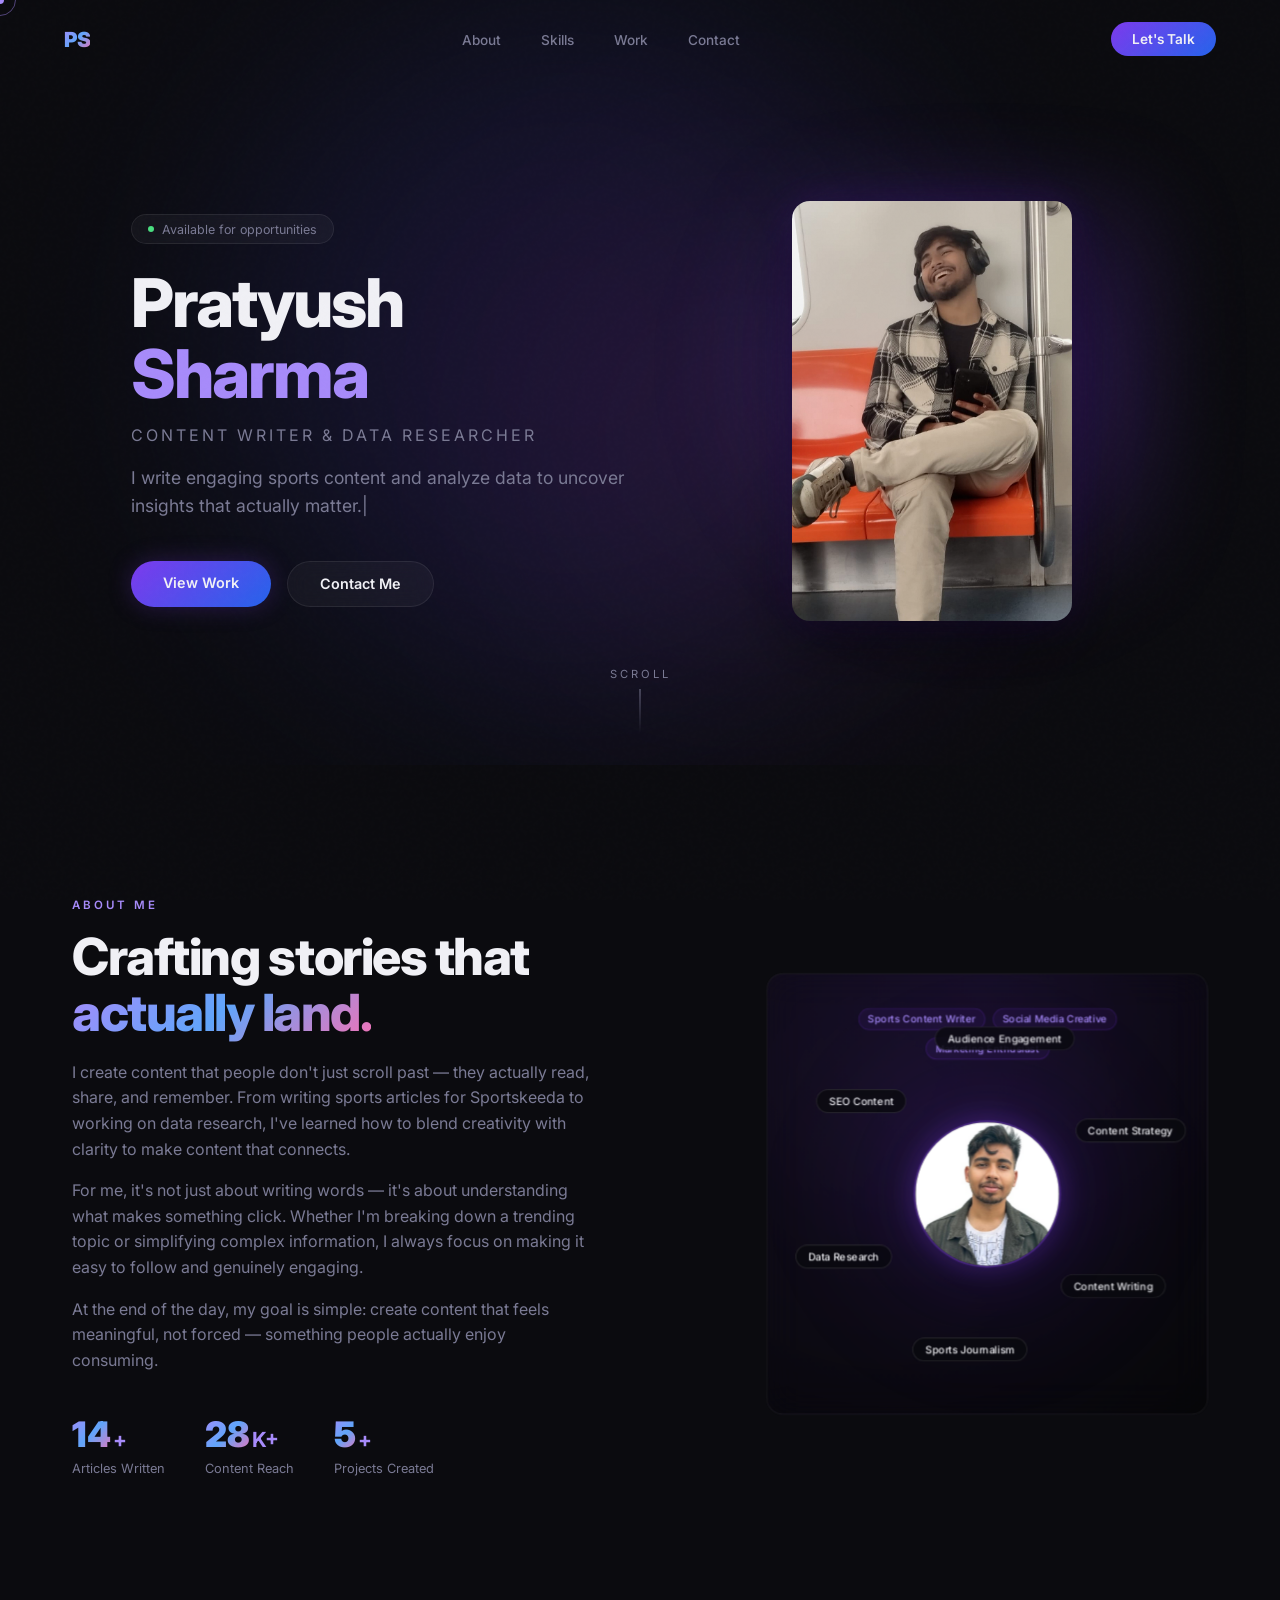
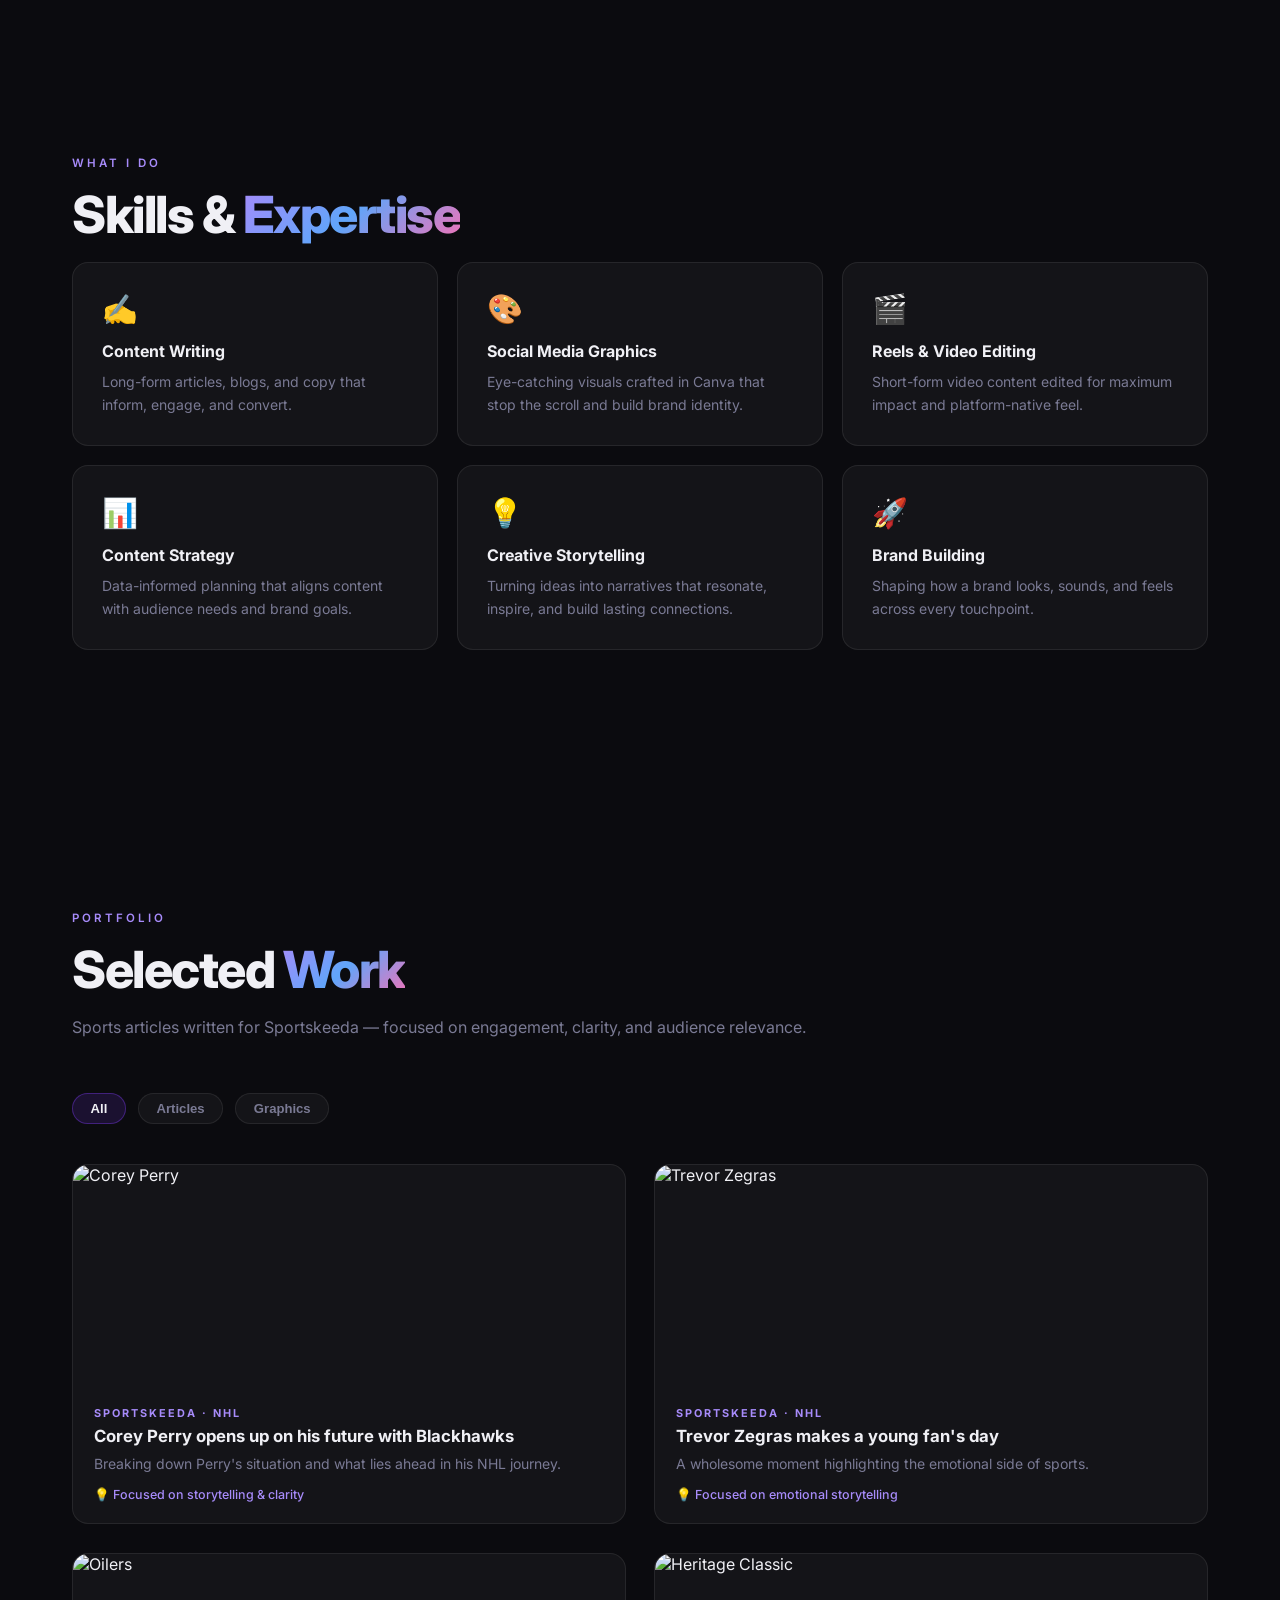
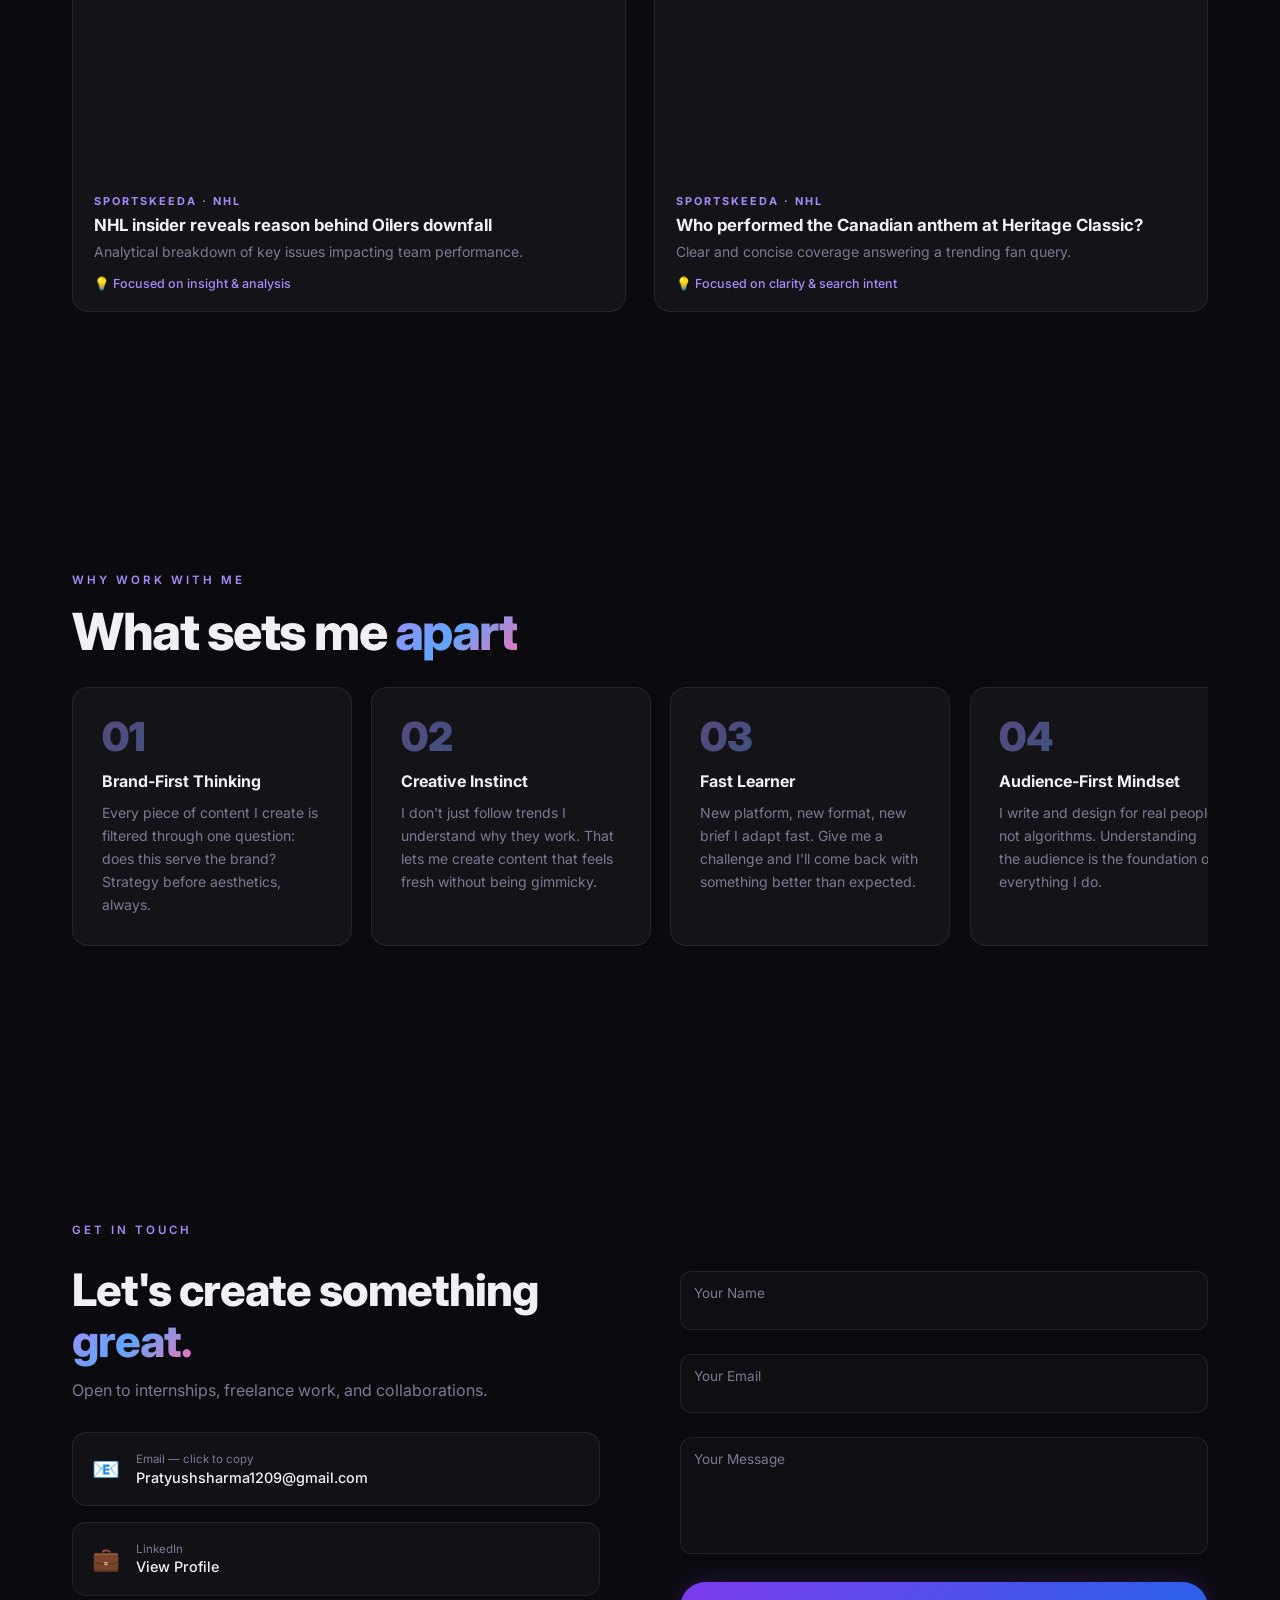
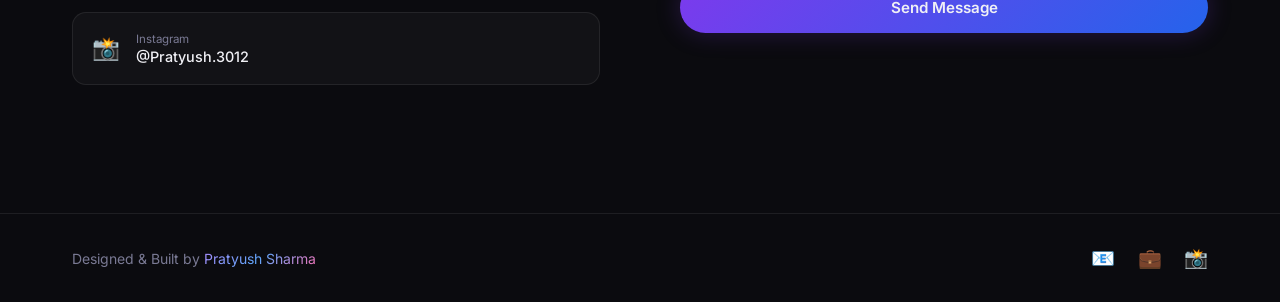
==== commit 4153cf88: "About: fix em dashes, clean paragraph spacing" ====
--- a/index.html
+++ b/index.html
@@ -106,13 +106,13 @@
           <span class="section-label reveal-up">About Me</span>
           <h2 class="section-title reveal-up">Crafting stories that <span class="gradient-text">actually land.</span></h2>
           <p class="about-desc reveal-up" data-delay="0.1">
-            I create content that people don't just scroll past they actually read, share, and remember. From writing sports articles for Sportskeeda to working on data research, I've learned how to blend creativity with clarity to make content that connects.
+            I create content that people don't just scroll past — they actually read, share, and remember. From writing sports articles for Sportskeeda to working on data research, I've learned how to blend creativity with clarity to make content that connects.
           </p>
           <p class="about-desc reveal-up" data-delay="0.15">
-            For me, it's not just about writing words it's about understanding what makes something click. Whether I'm breaking down a trending topic or simplifying complex information, I always focus on making it easy to follow and genuinely engaging.
+            For me, it's not just about writing words — it's about understanding what makes something click. Whether I'm breaking down a trending topic or simplifying complex information, I always focus on making it easy to follow and genuinely engaging.
           </p>
           <p class="about-desc reveal-up" data-delay="0.2">
-            At the end of the day, my goal is simple: create content that feels meaningful, not forced something people actually enjoy consuming.
+            At the end of the day, my goal is simple: create content that feels meaningful, not forced — something people actually enjoy consuming.
           </p>
           <div class="about-stats reveal-up" data-delay="0.3">
             <div class="stat">
--- a/style.css
+++ b/style.css
@@ -325,6 +325,7 @@
    ============================================================ */
 .about-grid { display: grid; grid-template-columns: 1fr 1fr; gap: 6rem; align-items: center; }
 .about-text { max-width: 540px; }
+.about-text p { margin-bottom: 16px; line-height: 1.6; }
 .about-desc { color: var(--muted); line-height: 1.85; margin-bottom: 1.4rem; font-size: 1rem; max-width: 520px; }
 .about-stats { display: flex; gap: 2.5rem; margin-top: 2.5rem; margin-bottom: 0; }
 .about-note { margin-top: 1rem; font-size: 0.9rem; color: var(--muted); }
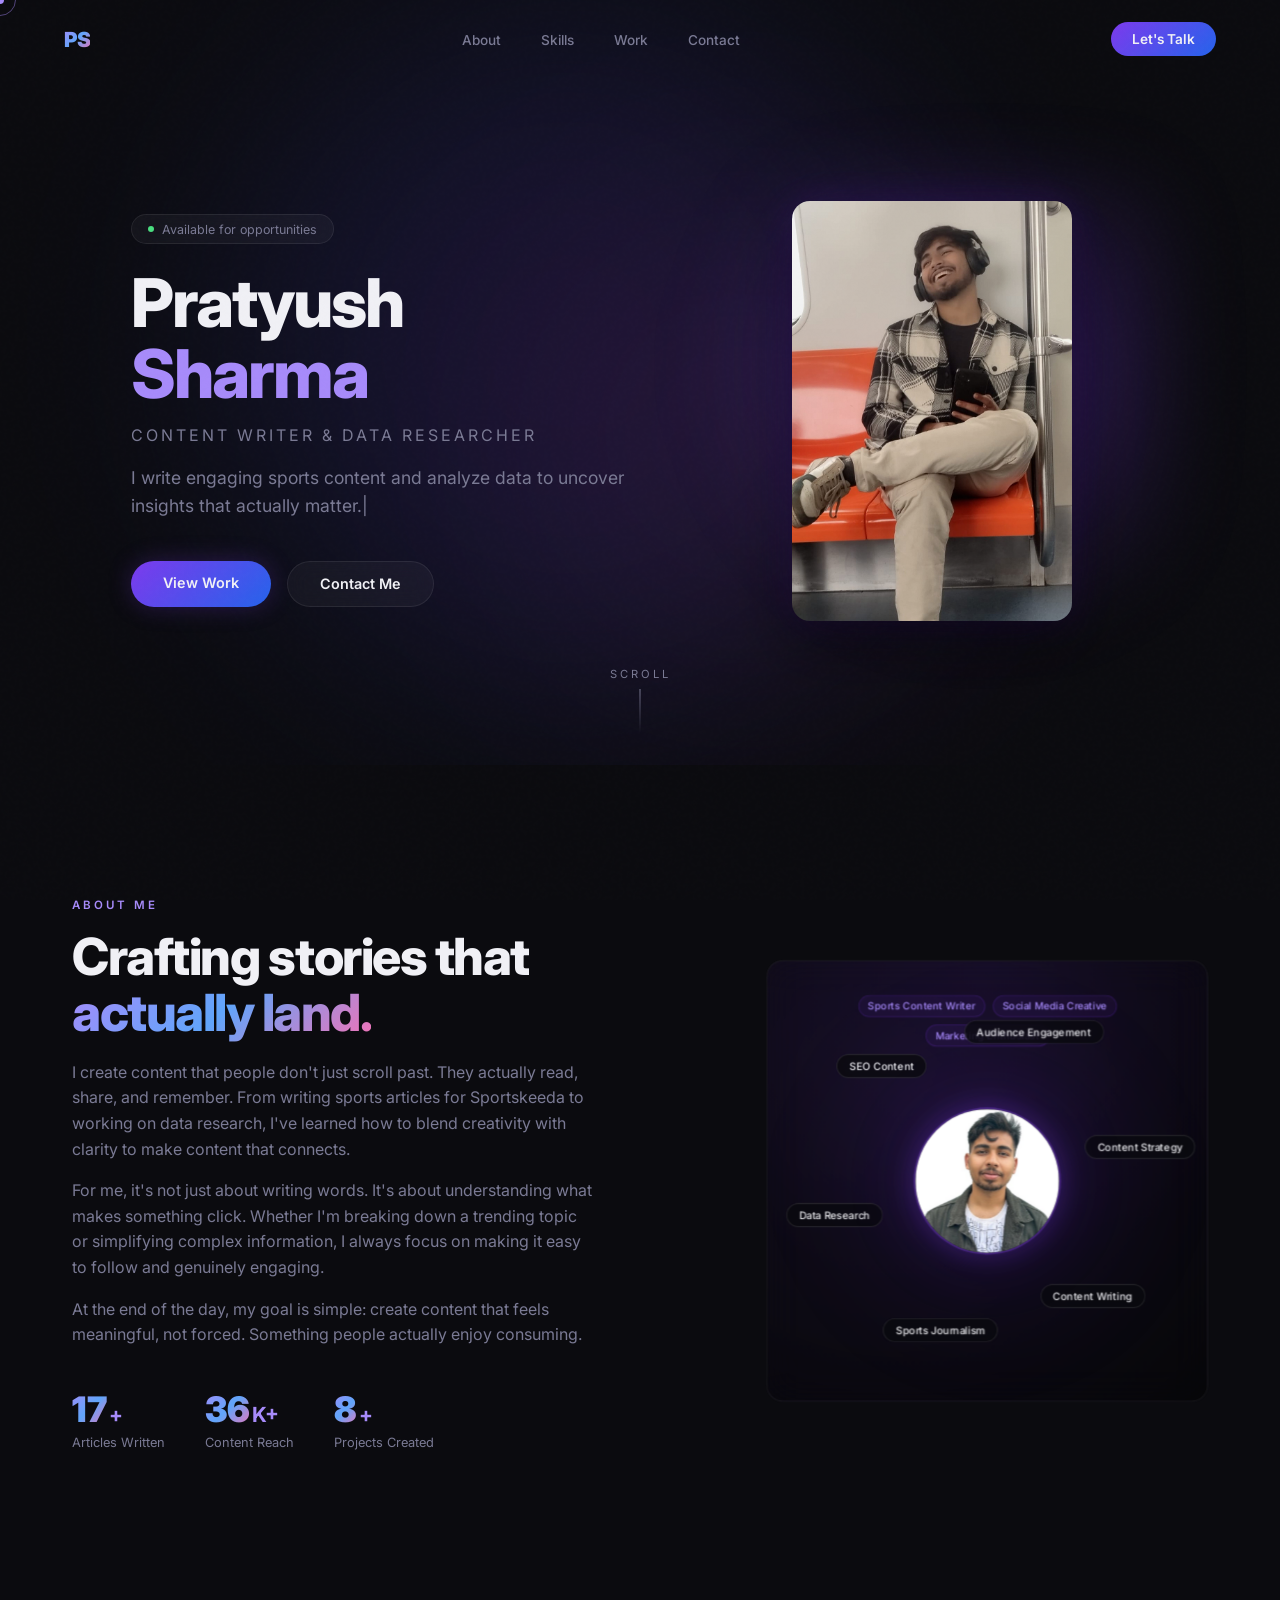
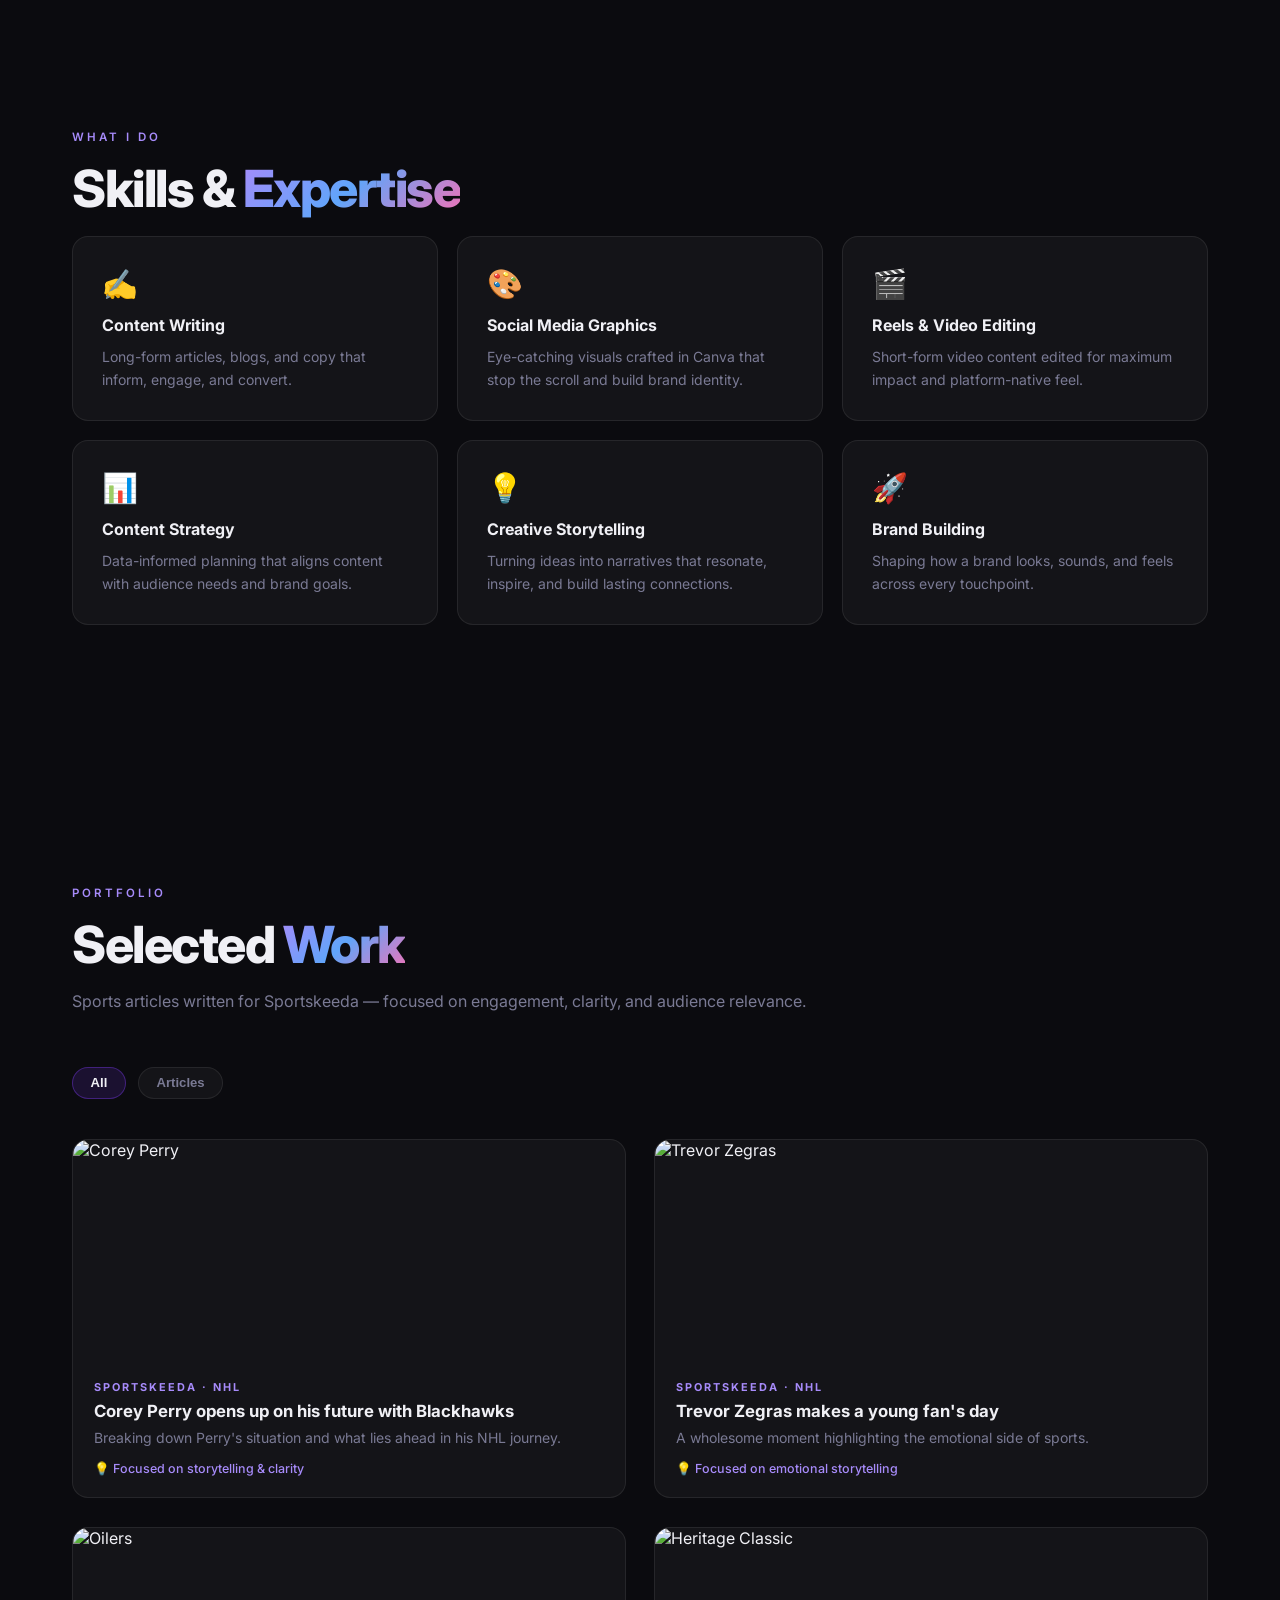
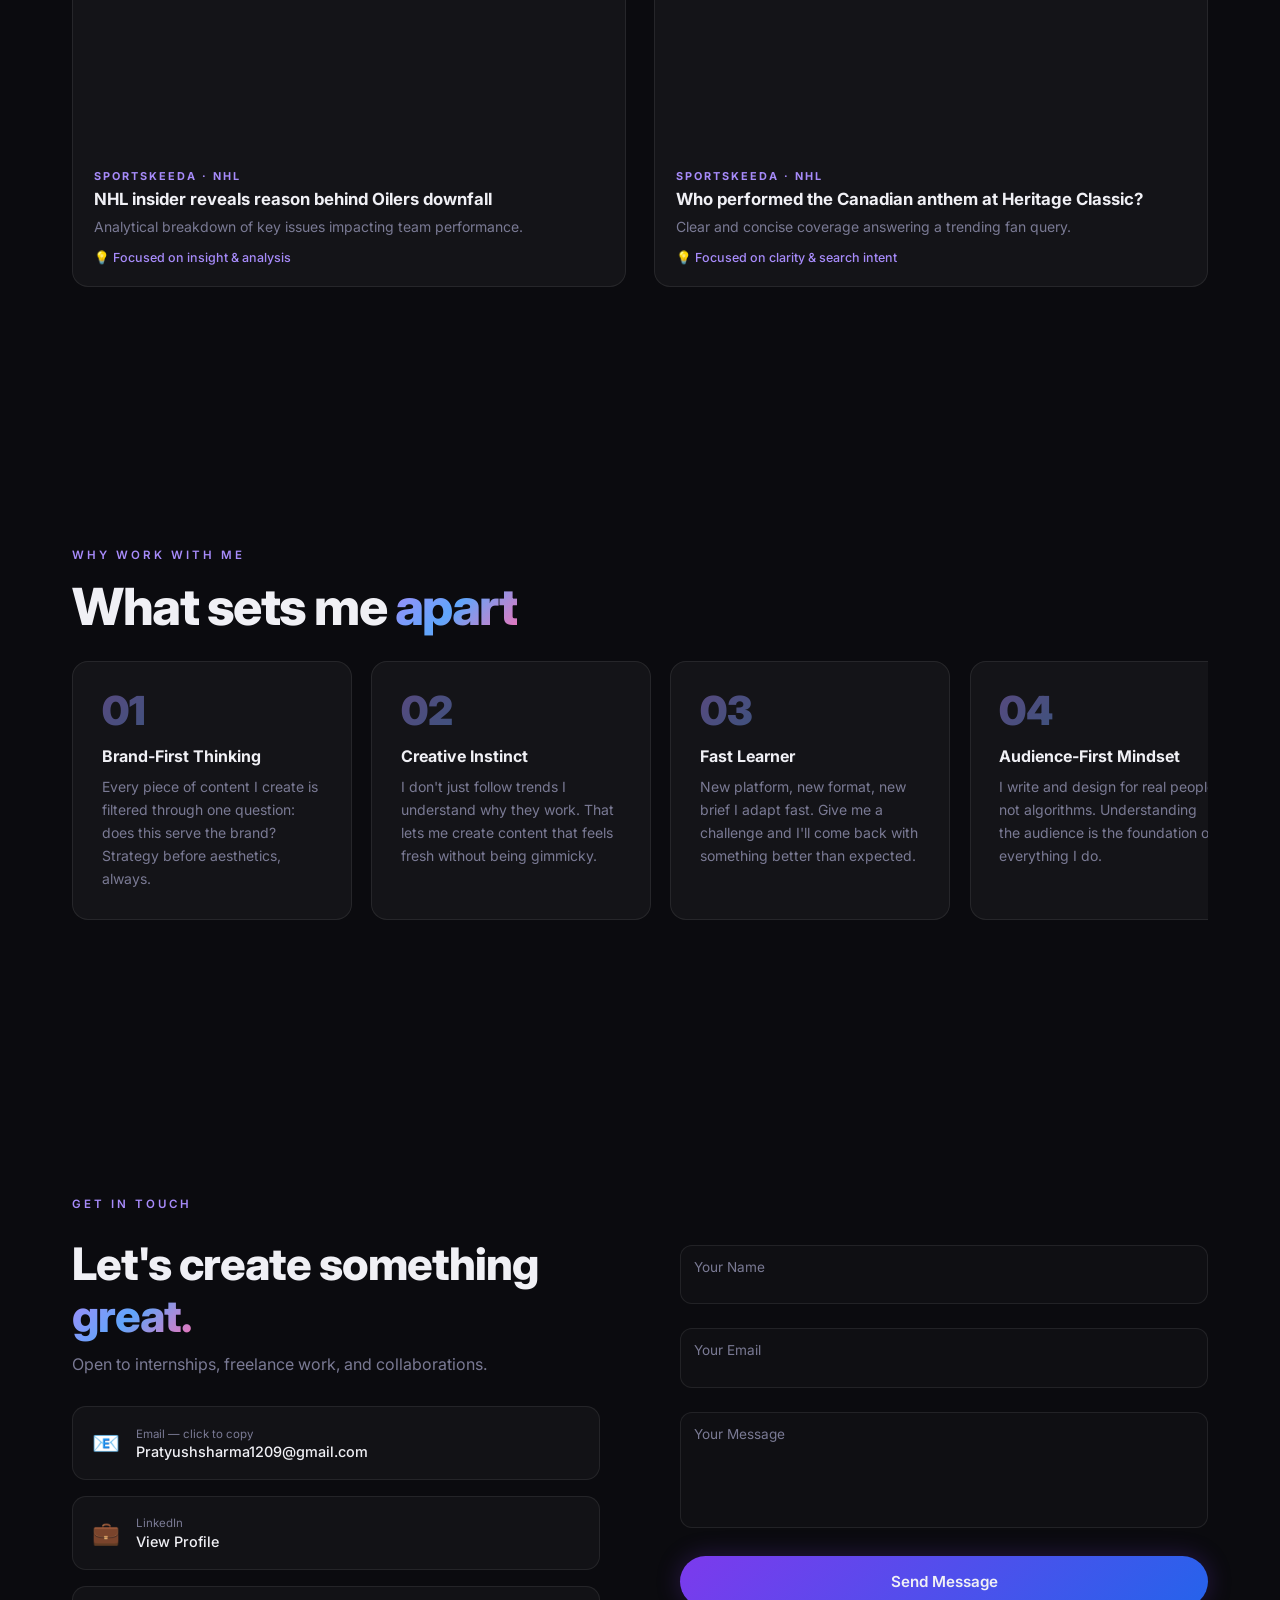
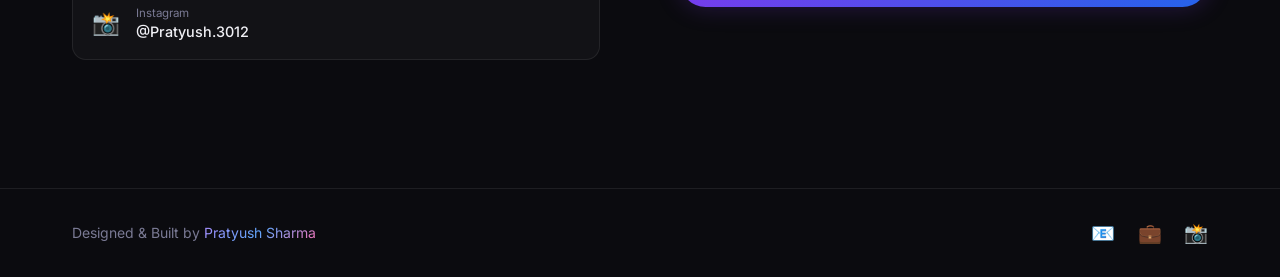
==== commit 8e5e127f: "About: remove em dashes, clean sentences; Work: remove Graphics filter" ====
--- a/index.html
+++ b/index.html
@@ -106,13 +106,13 @@
           <span class="section-label reveal-up">About Me</span>
           <h2 class="section-title reveal-up">Crafting stories that <span class="gradient-text">actually land.</span></h2>
           <p class="about-desc reveal-up" data-delay="0.1">
-            I create content that people don't just scroll past — they actually read, share, and remember. From writing sports articles for Sportskeeda to working on data research, I've learned how to blend creativity with clarity to make content that connects.
+            I create content that people don't just scroll past. They actually read, share, and remember. From writing sports articles for Sportskeeda to working on data research, I've learned how to blend creativity with clarity to make content that connects.
           </p>
           <p class="about-desc reveal-up" data-delay="0.15">
-            For me, it's not just about writing words — it's about understanding what makes something click. Whether I'm breaking down a trending topic or simplifying complex information, I always focus on making it easy to follow and genuinely engaging.
+            For me, it's not just about writing words. It's about understanding what makes something click. Whether I'm breaking down a trending topic or simplifying complex information, I always focus on making it easy to follow and genuinely engaging.
           </p>
           <p class="about-desc reveal-up" data-delay="0.2">
-            At the end of the day, my goal is simple: create content that feels meaningful, not forced — something people actually enjoy consuming.
+            At the end of the day, my goal is simple: create content that feels meaningful, not forced. Something people actually enjoy consuming.
           </p>
           <div class="about-stats reveal-up" data-delay="0.3">
             <div class="stat">
@@ -227,7 +227,6 @@
       <div class="work-filters reveal-up" data-delay="0.1">
         <button class="filter-btn active" data-filter="all">All</button>
         <button class="filter-btn" data-filter="articles">Articles</button>
-        <button class="filter-btn" data-filter="graphics">Graphics</button>
       </div>
 
       <div class="work-grid" id="workGrid">
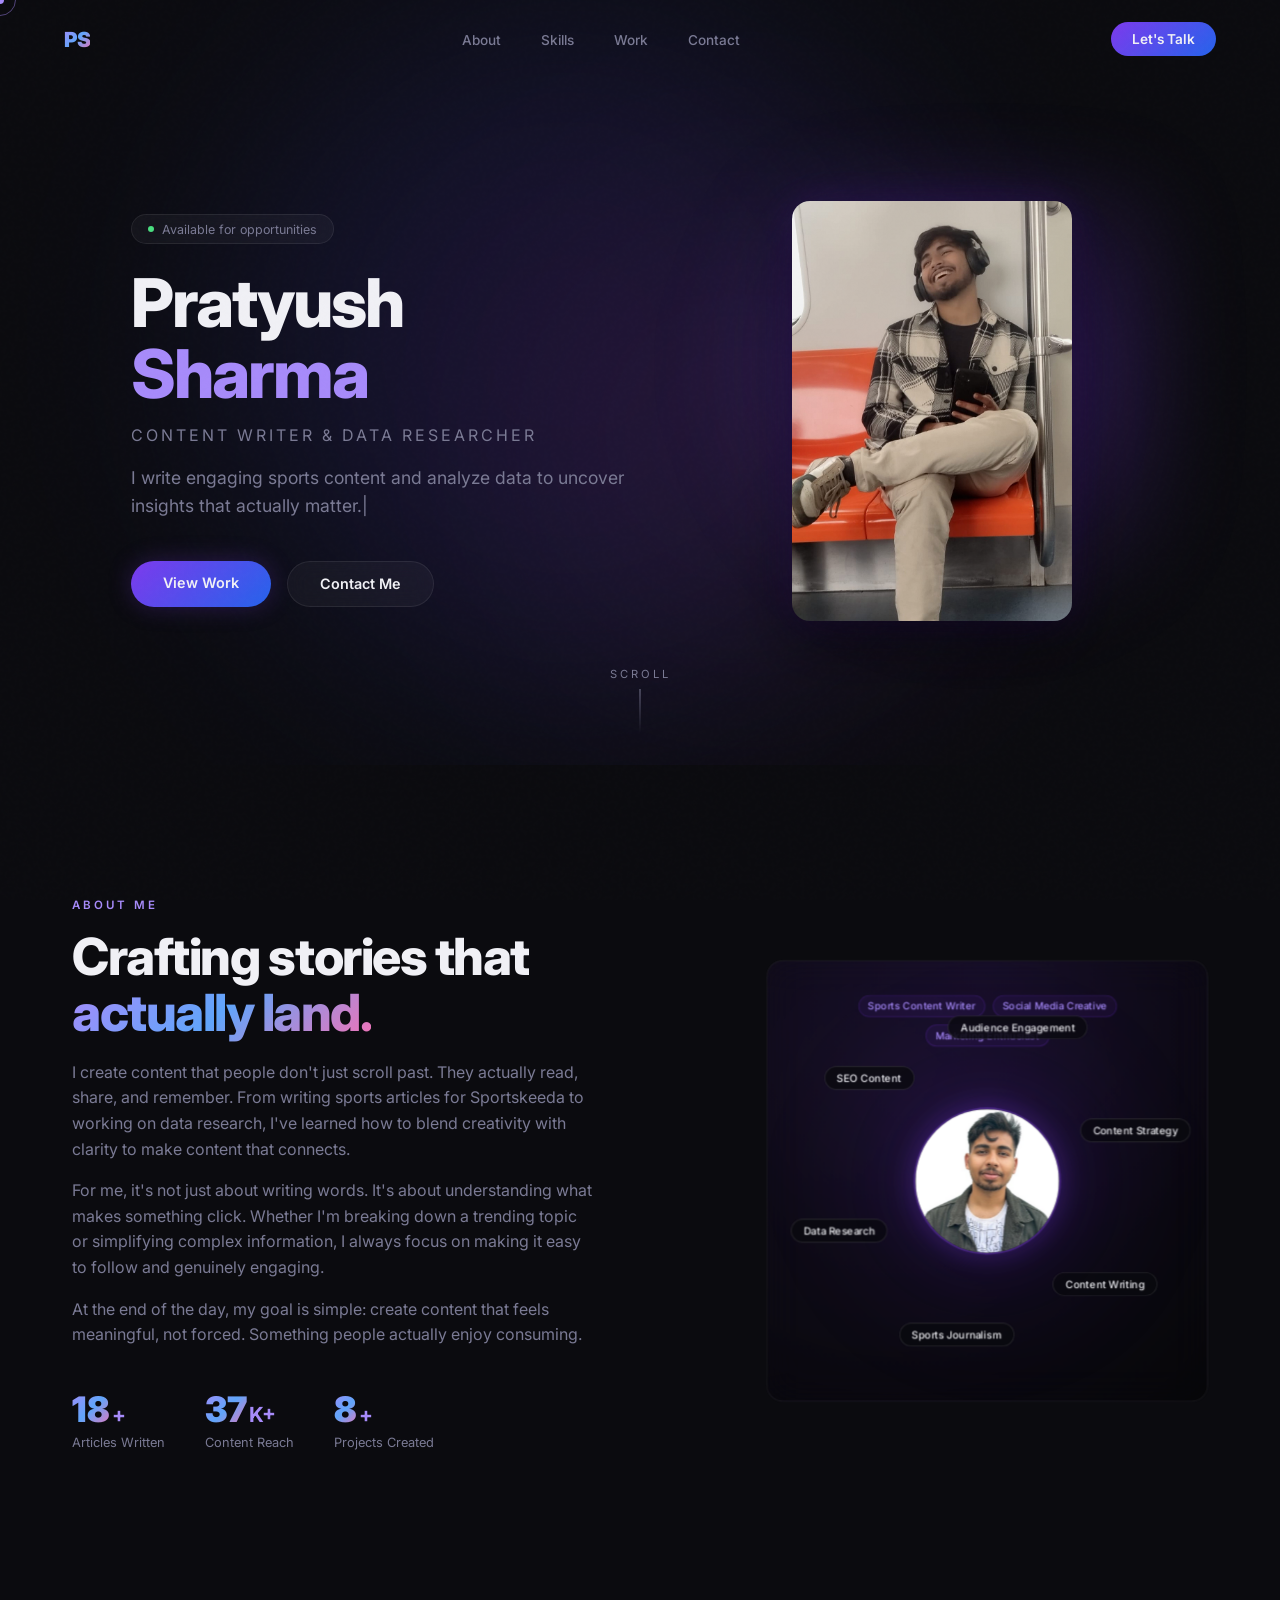
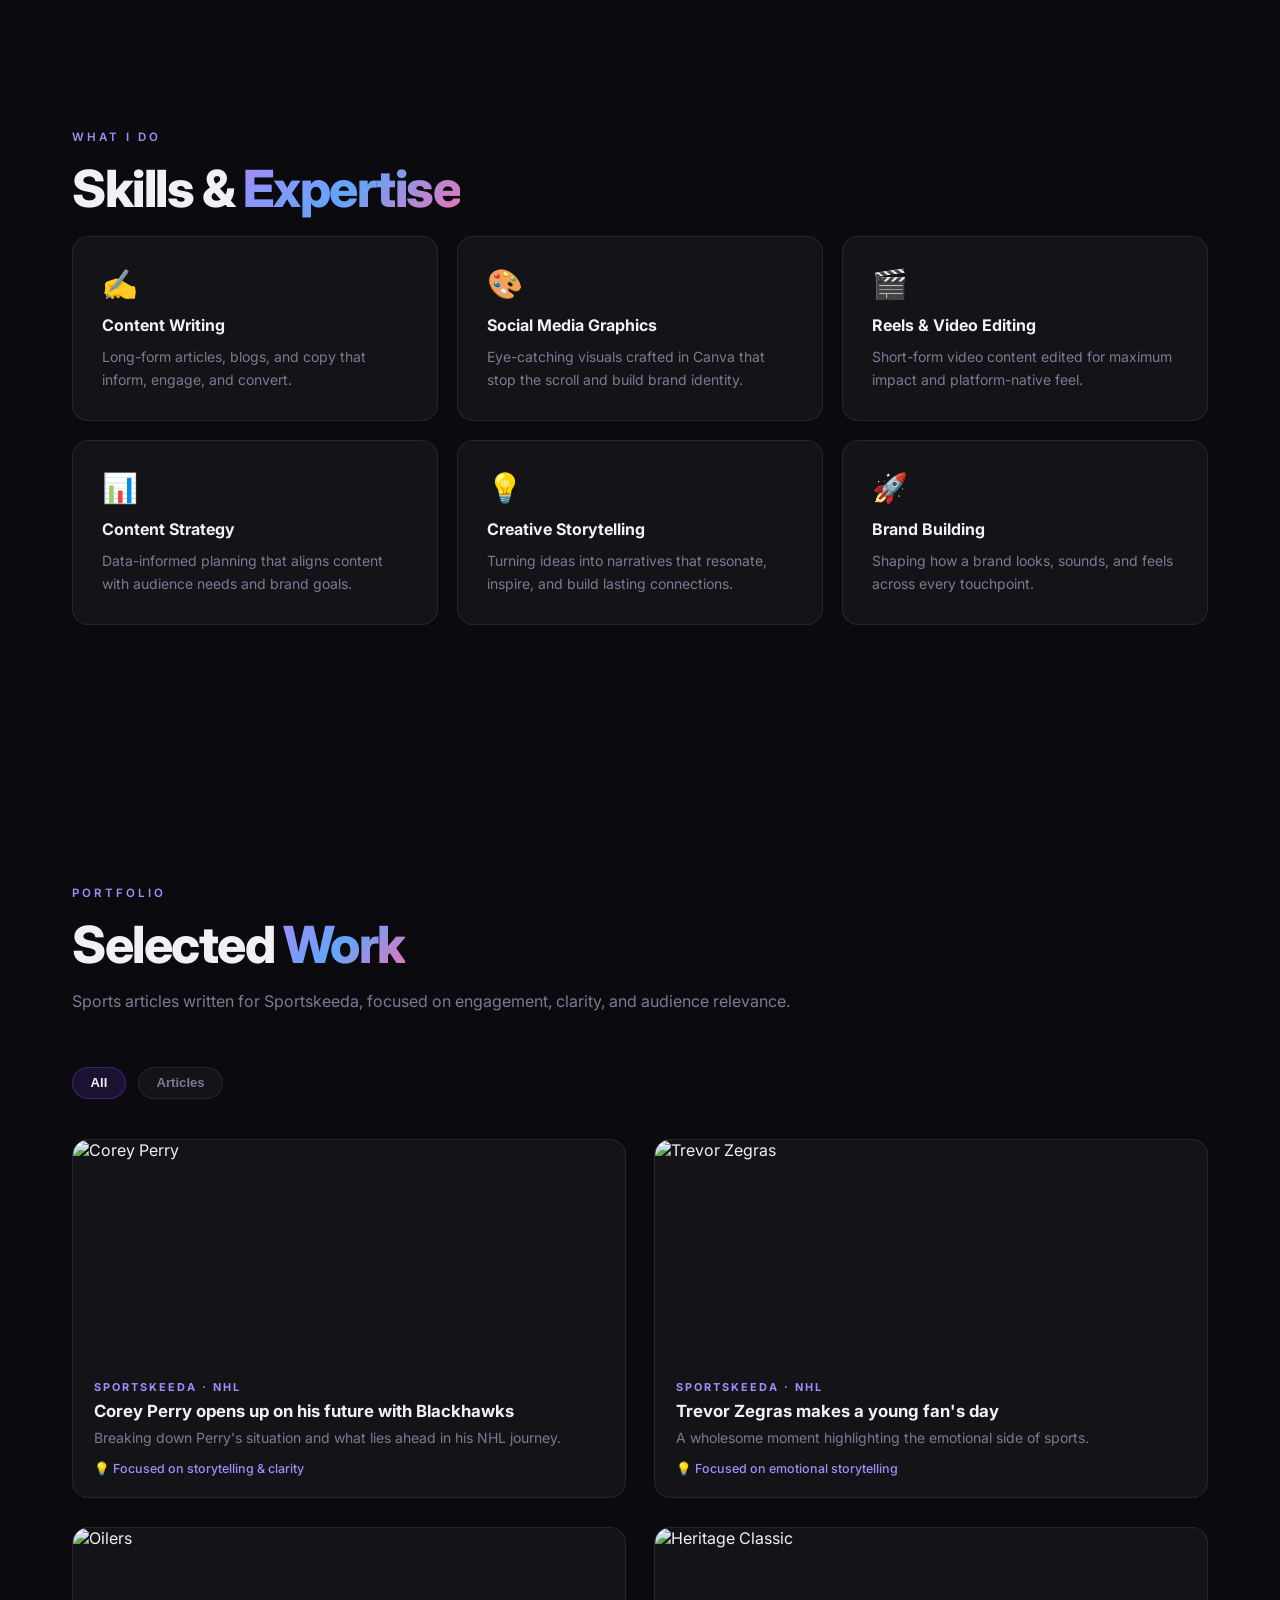
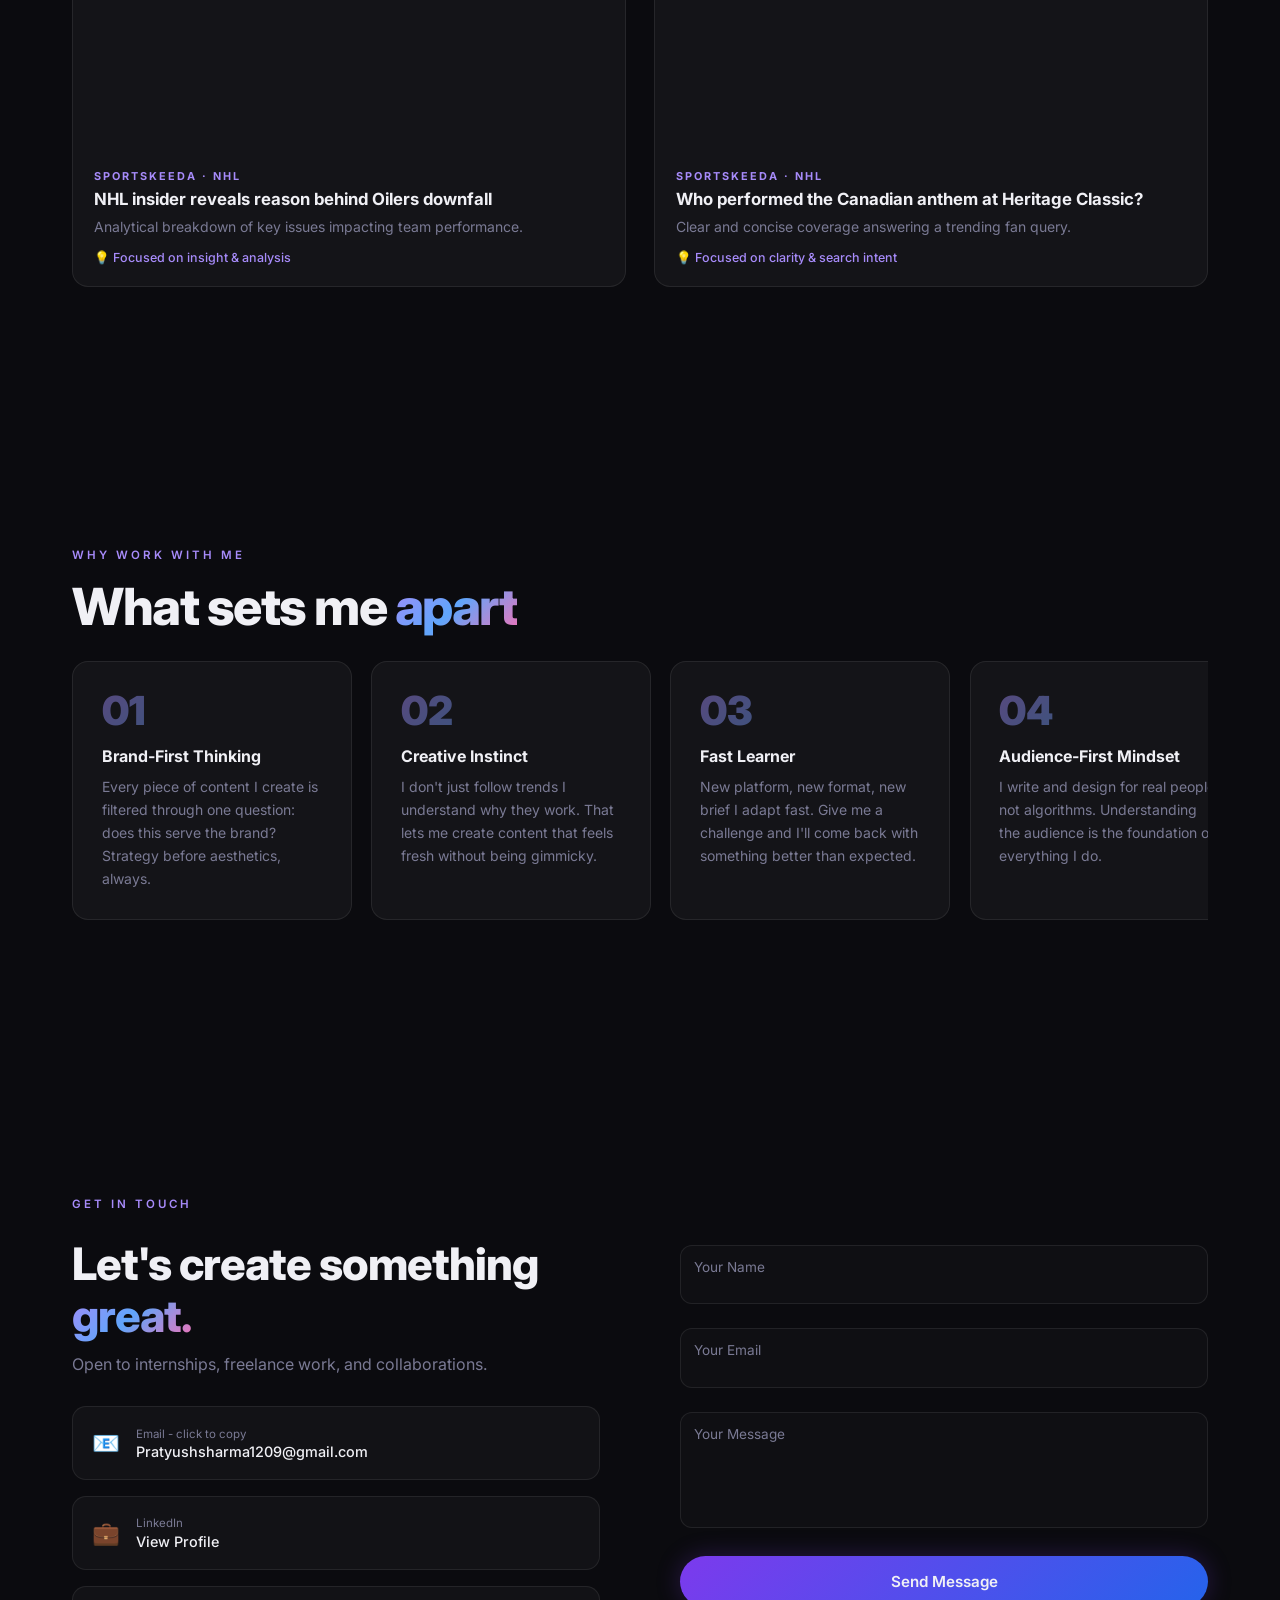
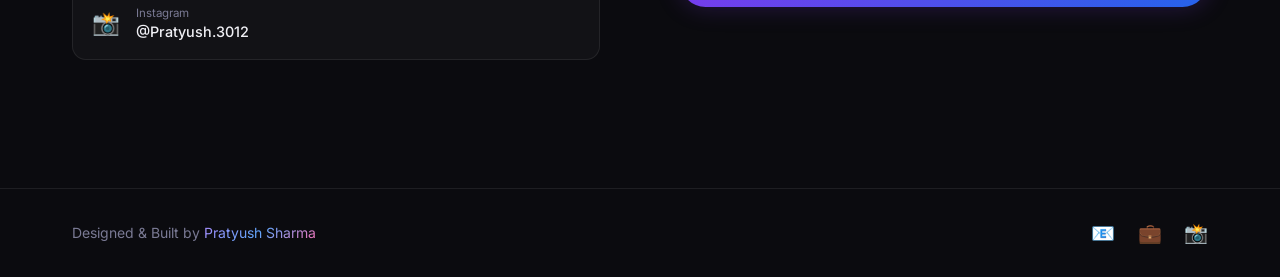
==== commit 156da7ff: "Remove all em dashes from index.html" ====
--- a/index.html
+++ b/index.html
@@ -3,7 +3,7 @@
 <head>
   <meta charset="UTF-8" />
   <meta name="viewport" content="width=device-width, initial-scale=1.0" />
-  <title>Pratyush Sharma — Branding & Marketing</title>
+  <title>Pratyush Sharma | Branding & Marketing</title>
   <link rel="preconnect" href="https://fonts.googleapis.com" />
   <link rel="preconnect" href="https://fonts.gstatic.com" crossorigin />
   <link href="https://fonts.googleapis.com/css2?family=Inter:wght@300;400;500;600;700;800;900&display=swap" rel="stylesheet" />
@@ -221,7 +221,7 @@
     <div class="container">
       <span class="section-label reveal-up">Portfolio</span>
       <h2 class="section-title reveal-up">Selected <span class="gradient-text">Work</span></h2>
-      <p class="section-sub reveal-up">Sports articles written for Sportskeeda — focused on engagement, clarity, and audience relevance.</p>
+      <p class="section-sub reveal-up">Sports articles written for Sportskeeda, focused on engagement, clarity, and audience relevance.</p>
 
       <!-- Filter -->
       <div class="work-filters reveal-up" data-delay="0.1">
@@ -339,7 +339,7 @@
             <div class="contact-card" onclick="copyEmail()" role="button" tabindex="0" aria-label="Copy email">
               <div class="card-icon" aria-hidden="true">📧</div>
               <div>
-                <small>Email — click to copy</small>
+                <small>Email - click to copy</small>
                 <p id="emailText">Pratyushsharma1209@gmail.com</p>
               </div>
             </div>
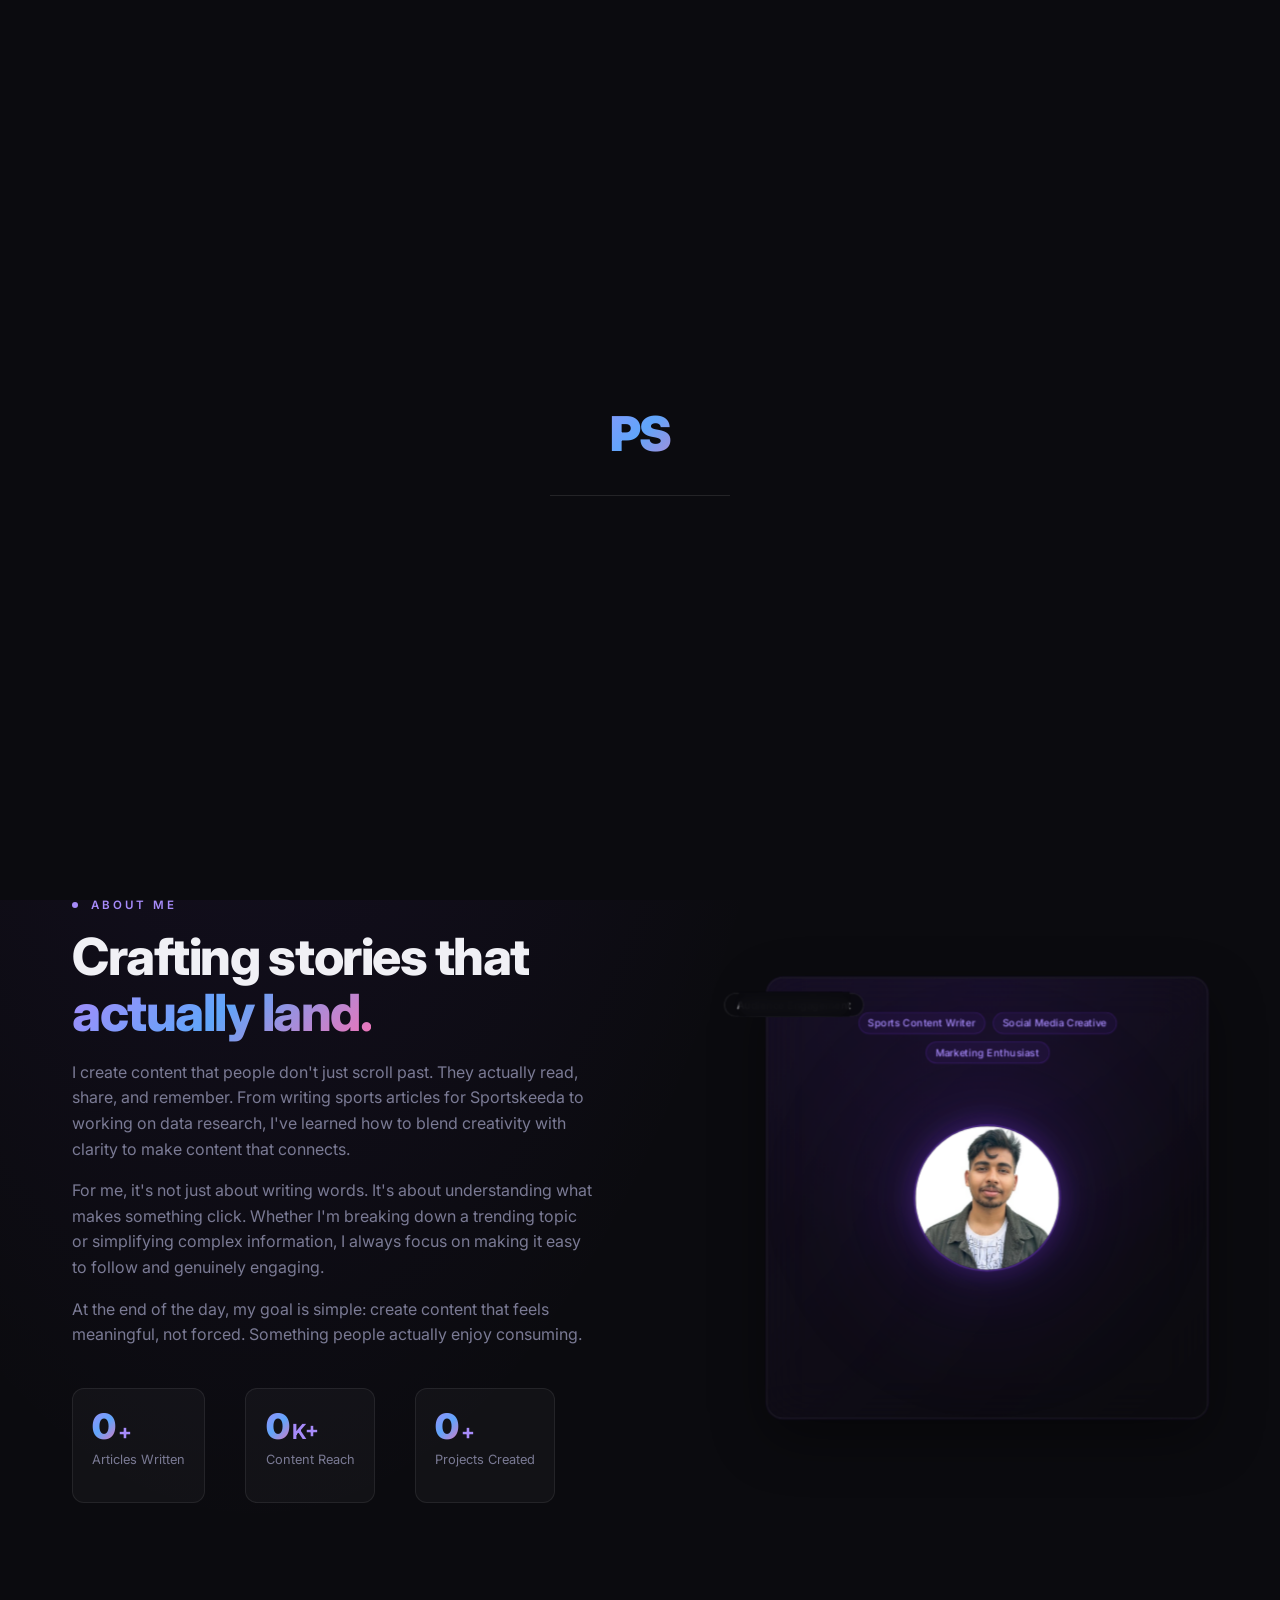
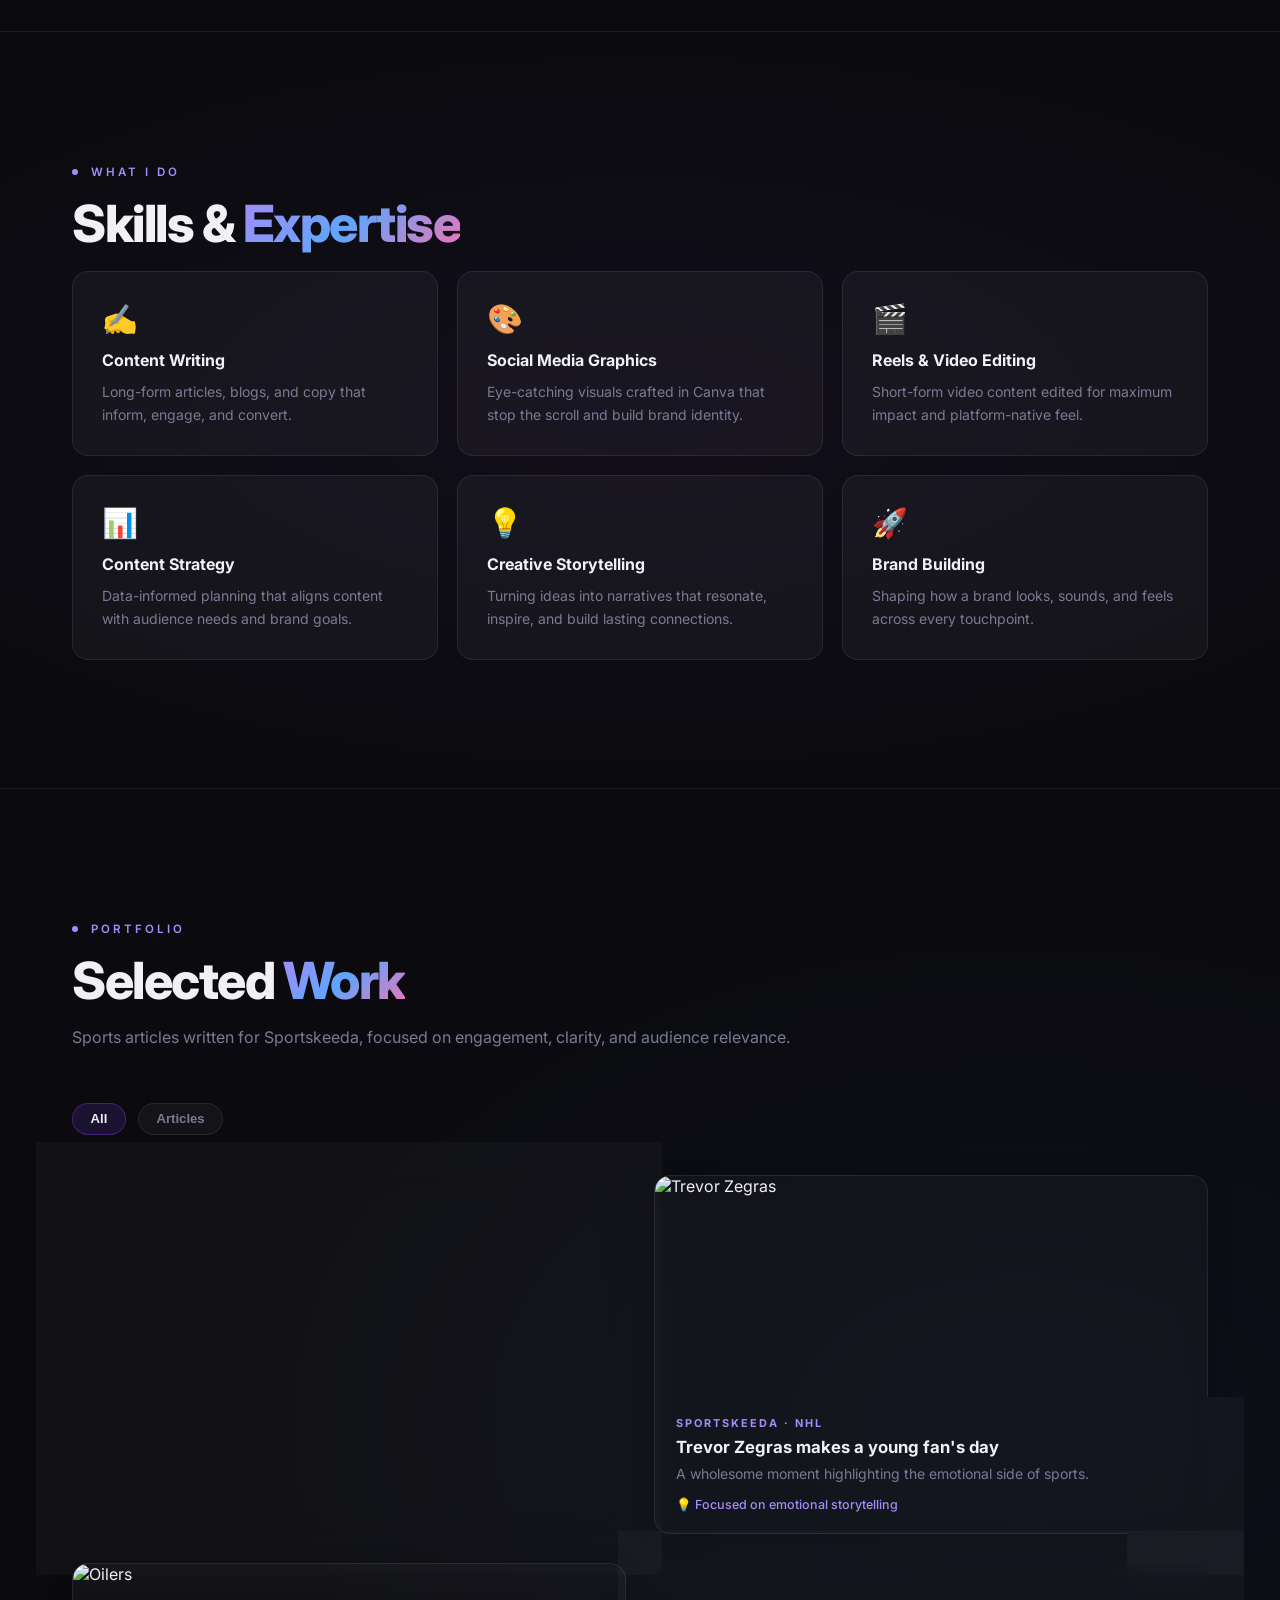
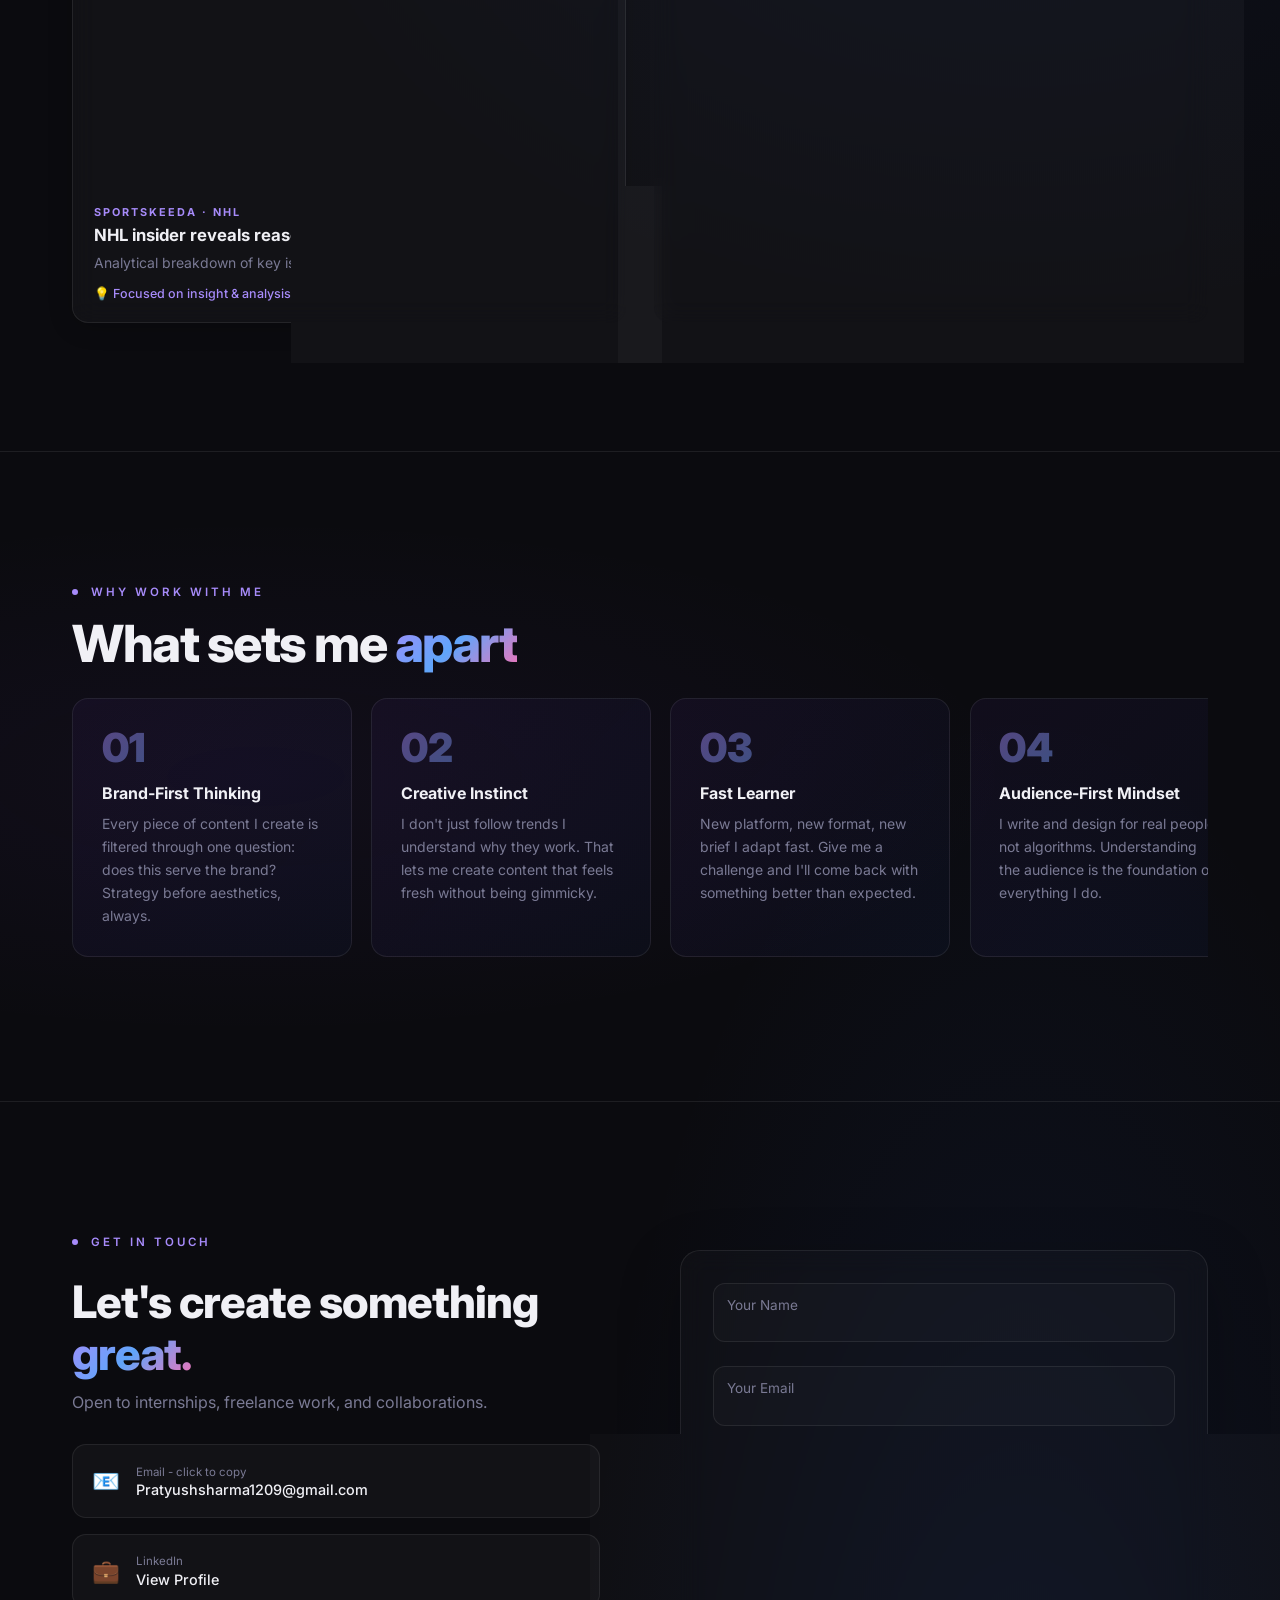
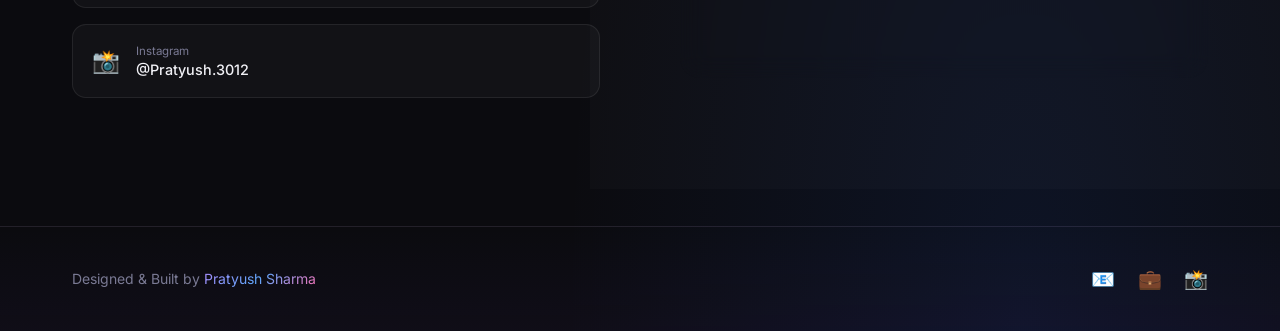
==== commit e18b526c: "GSAP: real scroll animations, hero timeline, floating image, tilt, magnetic elastic, ScrollTrigger r" ====
--- a/index.html
+++ b/index.html
@@ -8,6 +8,9 @@
   <link rel="preconnect" href="https://fonts.gstatic.com" crossorigin />
   <link href="https://fonts.googleapis.com/css2?family=Inter:wght@300;400;500;600;700;800;900&display=swap" rel="stylesheet" />
   <link rel="stylesheet" href="style.css" />
+  <!-- GSAP + ScrollTrigger -->
+  <script src="https://cdnjs.cloudflare.com/ajax/libs/gsap/3.12.5/gsap.min.js"></script>
+  <script src="https://cdnjs.cloudflare.com/ajax/libs/gsap/3.12.5/ScrollTrigger.min.js"></script>
 </head>
 <body>
 
--- a/style.css
+++ b/style.css
@@ -22,7 +22,13 @@
 }
 
 html { scroll-behavior: smooth; font-size: 16px; }
-body { background: var(--bg); color: var(--text); font-family: var(--font); overflow-x: hidden; cursor: none; }
+body {
+  background: var(--bg);
+  background-image:
+    radial-gradient(ellipse 80% 50% at 20% 0%, rgba(124,58,237,0.12) 0%, transparent 60%),
+    radial-gradient(ellipse 60% 40% at 80% 100%, rgba(37,99,235,0.1) 0%, transparent 60%);
+  color: var(--text); font-family: var(--font); overflow-x: hidden; cursor: none;
+}
 a { text-decoration: none; color: inherit; }
 ul { list-style: none; }
 
@@ -111,6 +117,8 @@
 }
 .nav-link:hover { color: var(--text); }
 .nav-link:hover::after { width: 100%; }
+.nav-link.active { color: var(--text); }
+.nav-link.active::after { width: 100%; }
 .nav-cta {
   padding: 0.55rem 1.3rem; border-radius: 50px;
   background: var(--gradient); font-size: 0.85rem; font-weight: 600;
@@ -146,25 +154,30 @@
   padding-top: 120px; padding-bottom: 4rem;
 }
 
-/* Blobs */
+/* Blobs — more vivid */
 .hero-blob {
   position: absolute; border-radius: 50%; pointer-events: none;
-  filter: blur(120px); opacity: 0.13;
+  filter: blur(100px); opacity: 0.18;
   width: 700px; height: 700px;
   background: radial-gradient(circle, #7c3aed, #2563eb);
   top: 50%; left: 50%; transform: translate(-60%, -55%);
-  animation: blobDrift 12s ease-in-out infinite alternate;
+  animation: blobDrift 10s ease-in-out infinite alternate;
 }
 .hero-blob--2 {
   width: 500px; height: 500px;
   background: radial-gradient(circle, #ec4899, #7c3aed);
   transform: translate(-30%, -40%);
-  animation-delay: -6s; opacity: 0.08;
+  animation-delay: -5s; opacity: 0.12;
+  filter: blur(90px);
 }
 @keyframes blobDrift {
   from { transform: translate(-60%, -55%) scale(1); }
-  to   { transform: translate(-58%, -52%) scale(1.06); }
-}
+  to   { transform: translate(-55%, -50%) scale(1.08); }
+}
+
+/* Name glow */
+.hero-title { text-shadow: 0 0 80px rgba(124,58,237,0.25); }
+.hero-lastname { color: #a78bfa; text-shadow: 0 0 40px rgba(167,139,250,0.5); }
 
 /* Split grid */
 .hero-container {
@@ -194,15 +207,11 @@
 
 .hero-title {
   font-size: clamp(3rem, 7vw, 4.2rem); font-weight: 800;
-  line-height: 1.05; letter-spacing: -2px;
-  margin-bottom: 1rem;
+  line-height: 1.05; letter-spacing: -2px; margin-bottom: 1rem;
   opacity: 0; transform: translateY(20px);
   transition: opacity 0.7s var(--ease) 0.2s, transform 0.7s var(--ease) 0.2s;
 }
 .hero-title.visible { opacity: 1; transform: translateY(0); }
-.hero-lastname {
-  display: inline-block; color: #a78bfa;
-}
 
 .hero-role {
   font-size: clamp(0.8rem, 1.8vw, 1rem); color: var(--muted);
@@ -229,28 +238,49 @@
 }
 .hero-buttons.visible { opacity: 1; transform: translateY(0); }
 
-/* RIGHT: image */
+/* RIGHT: image with animated border */
 .hero-image {
   position: relative; display: flex; justify-content: center;
   opacity: 0; transform: translateX(30px);
   transition: opacity 0.8s var(--ease) 0.4s, transform 0.8s var(--ease) 0.4s;
-}
-.hero-image.visible { opacity: 1; transform: translateX(0); }
+  animation: floatImage 6s ease-in-out infinite;
+  animation-play-state: paused;
+}
+.hero-image.visible {
+  opacity: 1; transform: translateX(0);
+  animation-play-state: running;
+}
+@keyframes floatImage {
+  0%,100% { transform: translateY(0); }
+  50%      { transform: translateY(-12px); }
+}
 
 .hero-image::before {
-  content: ''; position: absolute; inset: -20px; border-radius: 24px;
-  background: radial-gradient(circle at 60% 40%, rgba(124,58,237,0.35), transparent 70%);
-  filter: blur(40px); z-index: 0; pointer-events: none;
+  content: ''; position: absolute; inset: -3px; border-radius: 21px;
+  background: linear-gradient(135deg, #7c3aed, #2563eb, #ec4899, #7c3aed);
+  background-size: 300% 300%;
+  animation: gradientBorder 4s ease infinite;
+  z-index: 0; pointer-events: none;
+}
+@keyframes gradientBorder {
+  0%   { background-position: 0% 50%; }
+  50%  { background-position: 100% 50%; }
+  100% { background-position: 0% 50%; }
+}
+.hero-image::after {
+  content: ''; position: absolute; inset: -30px; border-radius: 30px;
+  background: radial-gradient(circle at 60% 40%, rgba(124,58,237,0.3), transparent 70%);
+  filter: blur(30px); z-index: 0; pointer-events: none;
 }
 .hero-image img {
   width: 100%; max-width: 280px; height: 420px;
   object-fit: cover; object-position: center top;
   border-radius: 18px; display: block; position: relative; z-index: 1;
   filter: contrast(1.05) brightness(0.95);
-  box-shadow: 0 20px 60px rgba(0,0,0,0.5), 0 0 40px rgba(124,58,237,0.2);
+  box-shadow: 0 24px 60px rgba(0,0,0,0.6), 0 0 0 1px rgba(255,255,255,0.05);
   transition: transform 0.5s var(--ease);
 }
-.hero-image img:hover { transform: translateY(-5px) scale(1.02); }
+.hero-image img:hover { transform: scale(1.02); }
 .hero-image--fallback { background: var(--gradient); border-radius: 18px; min-height: 420px; max-width: 280px; }
 
 /* Scroll indicator */
@@ -258,8 +288,7 @@
   position: absolute; bottom: 2rem; left: 50%; transform: translateX(-50%);
   display: flex; flex-direction: column; align-items: center; gap: 0.5rem;
   color: var(--muted); font-size: 0.7rem; letter-spacing: 3px; text-transform: uppercase;
-  z-index: 2;
-  opacity: 0; transition: opacity 0.6s var(--ease) 1.2s;
+  z-index: 2; opacity: 0; transition: opacity 0.6s var(--ease) 1.2s;
 }
 .hero-scroll.visible { opacity: 1; }
 .scroll-line {
@@ -275,17 +304,17 @@
 .btn-primary {
   display: inline-block; padding: 0.85rem 2rem; border-radius: 50px;
   background: var(--gradient); font-weight: 600; font-size: 0.9rem;
-  box-shadow: 0 0 24px rgba(124,58,237,0.25);
-  transition: transform var(--dur) var(--ease), box-shadow var(--dur) var(--ease), opacity var(--dur) var(--ease);
-}
-.btn-primary:hover { transform: translateY(-2px); box-shadow: 0 0 40px rgba(124,58,237,0.45); }
+  box-shadow: 0 0 24px rgba(124,58,237,0.35), 0 4px 15px rgba(0,0,0,0.3);
+  transition: transform var(--dur) var(--ease), box-shadow var(--dur) var(--ease);
+}
+.btn-primary:hover { transform: translateY(-3px) scale(1.04); box-shadow: 0 0 50px rgba(124,58,237,0.6), 0 8px 25px rgba(0,0,0,0.4); }
 .btn-secondary {
   display: inline-block; padding: 0.85rem 2rem; border-radius: 50px;
-  border: 1px solid var(--glass-border); background: var(--glass);
+  border: 1px solid rgba(124,58,237,0.3); background: rgba(124,58,237,0.06);
   font-weight: 600; font-size: 0.9rem; backdrop-filter: blur(10px);
-  transition: border-color var(--dur) var(--ease), background var(--dur) var(--ease), transform var(--dur) var(--ease);
-}
-.btn-secondary:hover { border-color: rgba(124,58,237,0.5); background: rgba(124,58,237,0.08); transform: translateY(-2px); }
+  transition: border-color var(--dur) var(--ease), background var(--dur) var(--ease), transform var(--dur) var(--ease), box-shadow var(--dur) var(--ease);
+}
+.btn-secondary:hover { border-color: rgba(124,58,237,0.6); background: rgba(124,58,237,0.12); transform: translateY(-3px) scale(1.04); box-shadow: 0 0 30px rgba(124,58,237,0.2); }
 
 /* ============================================================
    SECTIONS
@@ -340,16 +369,18 @@
 
 /* About card */
 .about-card {
-  background: radial-gradient(circle at 30% 30%, rgba(124,58,237,0.08), rgba(0,0,0,0.4));
+  background: linear-gradient(135deg, rgba(124,58,237,0.07), rgba(11,11,15,0.8));
   border: 1px solid var(--glass-border);
-  border-radius: 18px; padding: 1.8rem; backdrop-filter: blur(20px);
+  border-radius: 18px; padding: 1.8rem;
+  backdrop-filter: blur(24px);
   position: relative; overflow: visible;
   display: flex; flex-direction: column; align-items: center; gap: 1.5rem;
   transform: scale(0.92); transform-origin: right center;
   max-width: 480px; margin-left: auto;
+  box-shadow: 0 20px 60px rgba(0,0,0,0.4), 0 0 0 1px rgba(124,58,237,0.1);
   transition: border-color 0.5s var(--ease), box-shadow 0.5s var(--ease);
 }
-.about-card:hover { border-color: rgba(124,58,237,0.3); box-shadow: 0 0 40px rgba(124,58,237,0.07); }
+.about-card:hover { border-color: rgba(124,58,237,0.35); box-shadow: 0 30px 80px rgba(0,0,0,0.5), 0 0 40px rgba(124,58,237,0.1); }
 .about-card__glow {
   position: absolute; inset: 0; border-radius: 18px; pointer-events: none;
   background: radial-gradient(circle at 50% 0%, rgba(124,58,237,0.08), transparent 65%);
@@ -459,10 +490,16 @@
 .skill-card {
   background: var(--glass); border: 1px solid var(--glass-border);
   border-radius: var(--radius); padding: 1.8rem; position: relative; overflow: hidden;
-  transition: border-color var(--dur) var(--ease), box-shadow var(--dur) var(--ease);
+  transition: border-color var(--dur) var(--ease), box-shadow var(--dur) var(--ease), transform var(--dur) var(--ease);
   cursor: default;
 }
-.skill-card:hover { border-color: rgba(124,58,237,0.35); box-shadow: 0 8px 32px rgba(0,0,0,0.3); }
+.skill-card::before {
+  content: ''; position: absolute; inset: 0; opacity: 0; pointer-events: none;
+  background: radial-gradient(circle at var(--mx, 50%) var(--my, 0%), rgba(124,58,237,0.18), transparent 60%);
+  transition: opacity var(--dur) var(--ease);
+}
+.skill-card:hover { border-color: rgba(124,58,237,0.4); box-shadow: 0 12px 40px rgba(0,0,0,0.35); transform: translateY(-4px); }
+.skill-card:hover::before { opacity: 1; }
 .skill-card:hover .skill-glow { opacity: 1; }
 .skill-icon { font-size: 1.8rem; margin-bottom: 0.9rem; }
 .skill-card h3 { font-size: 1rem; font-weight: 700; margin-bottom: 0.6rem; }
@@ -488,19 +525,28 @@
 .work-grid { display: grid; grid-template-columns: repeat(2,1fr); gap: 1.8rem; }
 .work-card {
   display: block; text-decoration: none; color: inherit;
-  background: var(--glass); border: 1px solid var(--glass-border);
+  background: rgba(255,255,255,0.03);
+  backdrop-filter: blur(12px);
+  border: 1px solid var(--glass-border);
   border-radius: var(--radius); overflow: hidden; cursor: pointer;
   transition: transform var(--dur) var(--ease), border-color var(--dur) var(--ease), box-shadow var(--dur) var(--ease);
-}
-.work-card:hover { transform: translateY(-5px) scale(1.01); border-color: rgba(124,58,237,0.3); box-shadow: 0 16px 48px rgba(0,0,0,0.35); }
+  box-shadow: 0 4px 24px rgba(0,0,0,0.2);
+}
+.work-card:hover { transform: translateY(-8px) scale(1.01); border-color: rgba(124,58,237,0.4); box-shadow: 0 24px 60px rgba(0,0,0,0.45), 0 0 0 1px rgba(124,58,237,0.15); }
 .work-card.hidden { display: none; }
 
-.work-card-img { overflow: hidden; }
+.work-card-img { overflow: hidden; position: relative; }
 .work-card-img img {
   width: 100%; height: 220px; object-fit: cover; display: block;
   transition: transform 0.6s var(--ease);
 }
+.work-card-img::after {
+  content: ''; position: absolute; inset: 0;
+  background: linear-gradient(to top, rgba(11,11,15,0.7) 0%, transparent 60%);
+  opacity: 0; transition: opacity var(--dur) var(--ease);
+}
 .work-card:hover .work-card-img img { transform: scale(1.06); }
+.work-card:hover .work-card-img::after { opacity: 1; }
 
 .work-card__body { padding: 1.3rem; }
 .work-tag { font-size: 0.68rem; font-weight: 700; letter-spacing: 2px; text-transform: uppercase; color: #a78bfa; margin-bottom: 0.4rem; display: block; }
@@ -699,3 +745,142 @@
   background: rgba(124,58,237,0.08); border: 1px solid rgba(124,58,237,0.2);
   color: #a78bfa; font-weight: 500;
 }
+
+/* ============================================================
+   SECTION DIVIDERS
+   ============================================================ */
+.section + .section {
+  border-top: 1px solid var(--glass-border);
+}
+
+/* ============================================================
+   ABOUT TAGS (restored)
+   ============================================================ */
+.about-tags {
+  display: flex; flex-wrap: wrap; gap: 0.5rem; margin-top: 0.5rem; justify-content: center;
+}
+.about-tags span {
+  font-size: 0.68rem; padding: 4px 10px; border-radius: 999px;
+  background: rgba(124,58,237,0.08); border: 1px solid rgba(124,58,237,0.2);
+  color: #a78bfa; font-weight: 500;
+}
+
+/* ============================================================
+   ENHANCED SECTION LABELS
+   ============================================================ */
+.section-label {
+  display: inline-block; font-size: 0.72rem; font-weight: 600;
+  letter-spacing: 3px; text-transform: uppercase; color: #a78bfa; margin-bottom: 1rem;
+  position: relative; padding-left: 1.2rem;
+}
+.section-label::before {
+  content: ''; position: absolute; left: 0; top: 50%; transform: translateY(-50%);
+  width: 6px; height: 6px; border-radius: 50%; background: #a78bfa;
+}
+
+/* ============================================================
+   WHY CARD ENHANCED
+   ============================================================ */
+.why-card {
+  width: 280px; flex-shrink: 0;
+  background: linear-gradient(135deg, rgba(124,58,237,0.06), rgba(37,99,235,0.04));
+  border: 1px solid var(--glass-border); border-radius: var(--radius); padding: 1.8rem;
+  transition: transform var(--dur) var(--ease), border-color var(--dur) var(--ease), box-shadow var(--dur) var(--ease);
+}
+.why-card:hover { transform: translateY(-6px); border-color: rgba(124,58,237,0.4); box-shadow: 0 16px 40px rgba(0,0,0,0.3); }
+
+/* ============================================================
+   FOOTER ENHANCED
+   ============================================================ */
+.footer {
+  padding: 2.5rem 0;
+  border-top: 1px solid var(--glass-border);
+  background: linear-gradient(to top, rgba(124,58,237,0.04), transparent);
+}
+
+/* ============================================================
+   MOBILE 640px additions
+   ============================================================ */
+@media (max-width: 640px) {
+  .orbital-system { width: 300px; height: 300px; }
+  .about-card { transform: scale(1); }
+}
+
+/* ============================================================
+   FLOATING BACKGROUND SHAPES
+   ============================================================ */
+.hero::after {
+  content: ''; position: absolute; width: 300px; height: 300px;
+  border-radius: 50%; pointer-events: none;
+  background: radial-gradient(circle, rgba(37,99,235,0.12), transparent 70%);
+  bottom: 10%; right: 5%; filter: blur(60px);
+  animation: blobDrift 14s ease-in-out infinite alternate-reverse;
+}
+
+/* ============================================================
+   STAT CARDS DEPTH
+   ============================================================ */
+.stat {
+  background: rgba(255,255,255,0.03); border: 1px solid var(--glass-border);
+  border-radius: 12px; padding: 1rem 1.2rem;
+  transition: border-color var(--dur) var(--ease), transform var(--dur) var(--ease);
+}
+.stat:hover { border-color: rgba(124,58,237,0.3); transform: translateY(-3px); }
+
+/* ============================================================
+   SECTION BACKGROUND DEPTH
+   ============================================================ */
+.skills.section {
+  background: radial-gradient(ellipse 70% 50% at 50% 50%, rgba(124,58,237,0.05), transparent);
+}
+.work.section {
+  background: radial-gradient(ellipse 60% 40% at 80% 50%, rgba(37,99,235,0.05), transparent);
+}
+.why.section {
+  background: radial-gradient(ellipse 60% 40% at 20% 50%, rgba(124,58,237,0.05), transparent);
+}
+
+/* ============================================================
+   HERO LASTNAME (ensure inline-block for glow)
+   ============================================================ */
+.hero-lastname { display: inline-block; }
+
+/* ============================================================
+   CONTACT FORM DEPTH
+   ============================================================ */
+.contact-right {
+  background: rgba(255,255,255,0.02);
+  border: 1px solid var(--glass-border);
+  border-radius: 20px; padding: 2rem;
+  backdrop-filter: blur(12px);
+  box-shadow: 0 20px 60px rgba(0,0,0,0.25);
+}
+
+/* ============================================================
+   MOBILE — disable float animation
+   ============================================================ */
+@media (max-width: 640px) {
+  .hero-image { animation: none !important; }
+  .hero-image::before { display: none; }
+}
+
+/* ============================================================
+   GSAP OVERRIDES
+   When GSAP is loaded it handles opacity/transform directly.
+   Keep reveal classes as fallback only.
+   ============================================================ */
+.gsap-active .reveal-up,
+.gsap-active .reveal-right {
+  opacity: 1; transform: none;
+}
+
+/* Hero elements — GSAP sets from: values, so start visible */
+.availability-badge,
+.hero-title,
+#heroRole,
+.hero-desc,
+.hero-buttons,
+#heroImageWrap,
+#heroScroll {
+  opacity: 1; transform: none;
+}
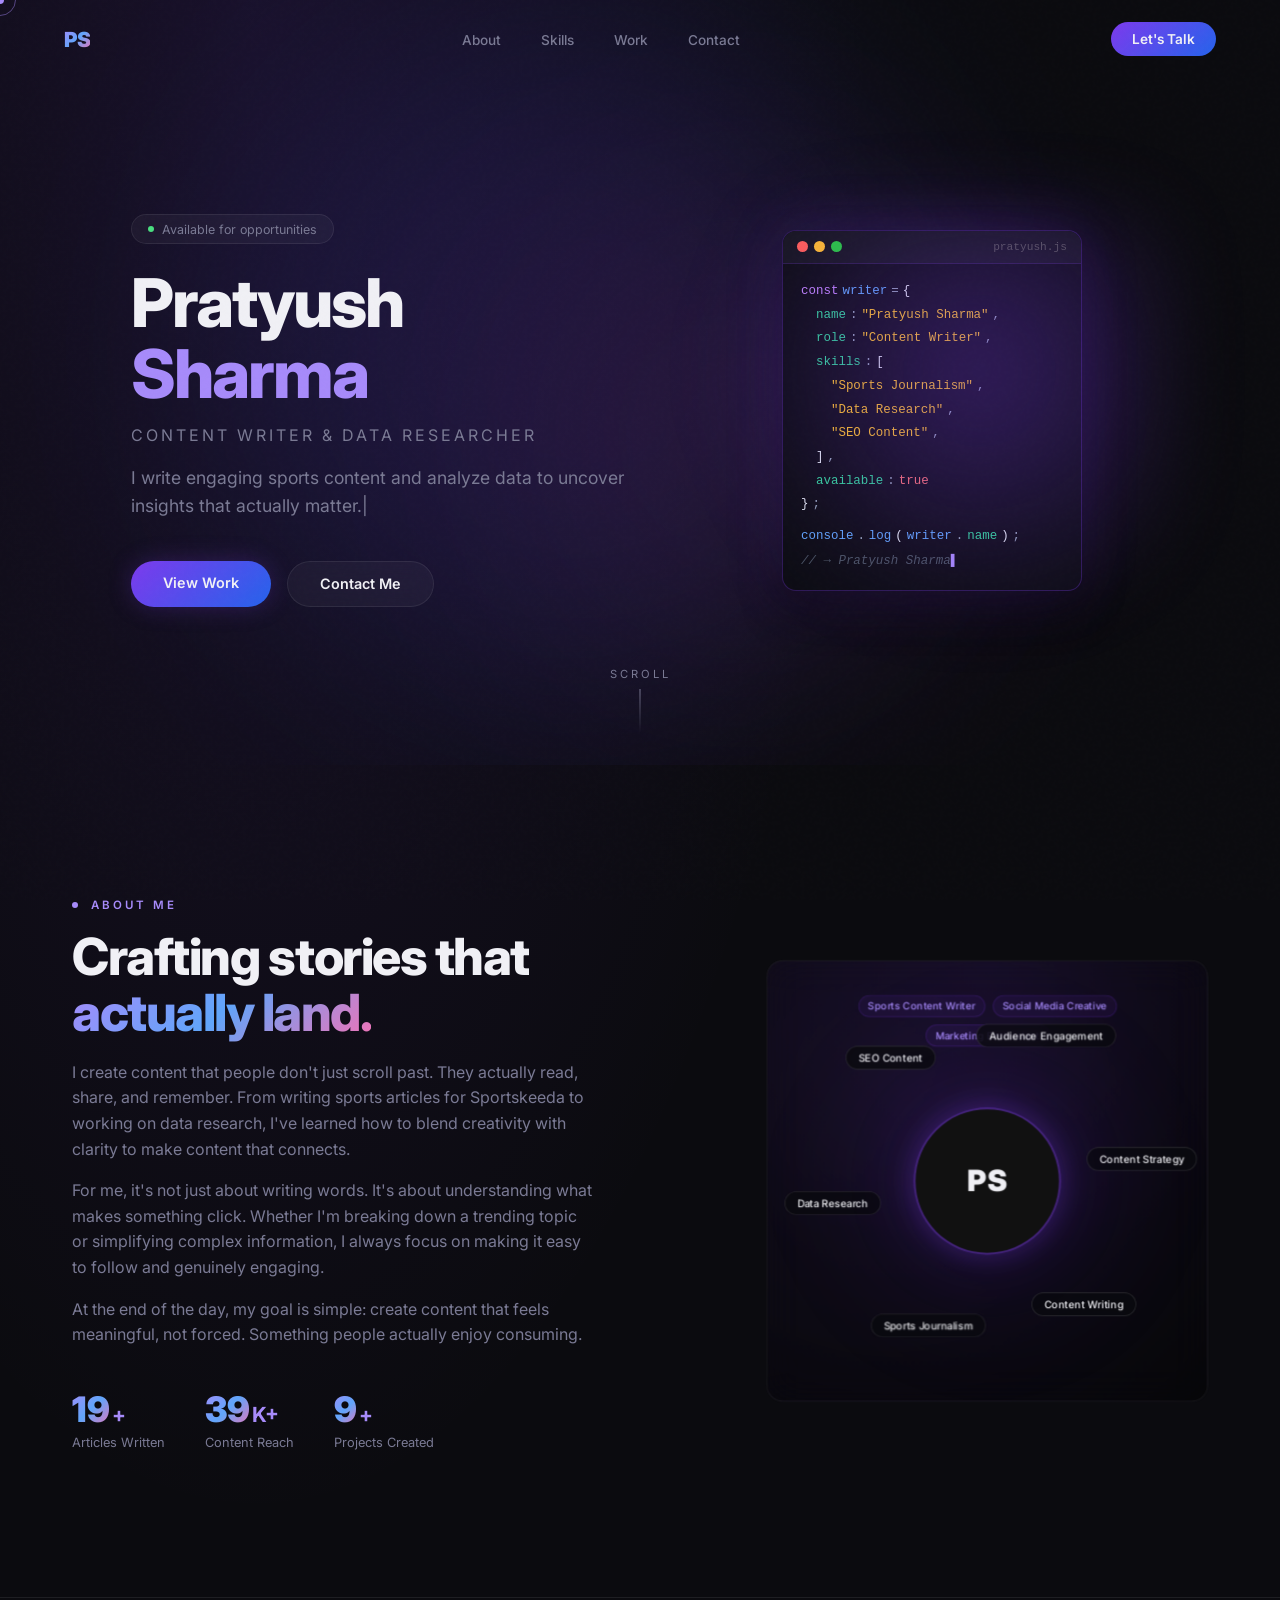
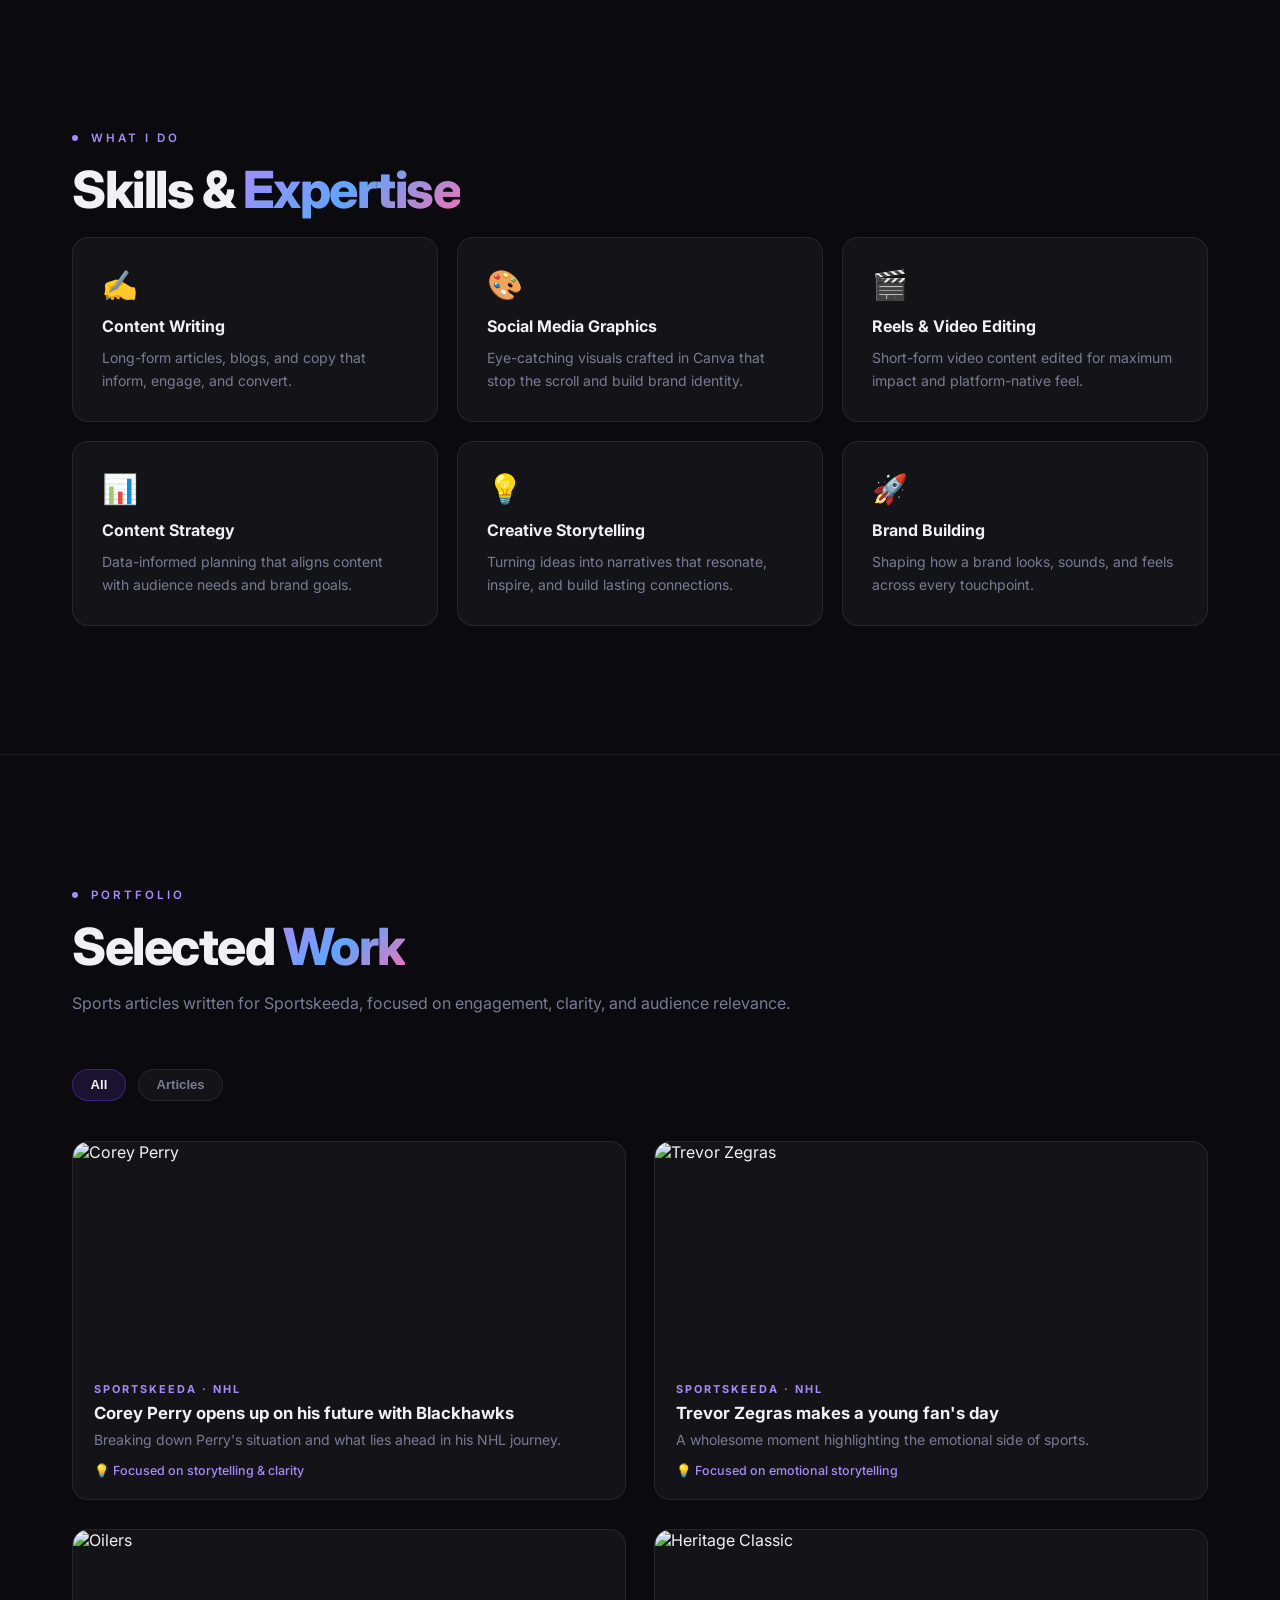
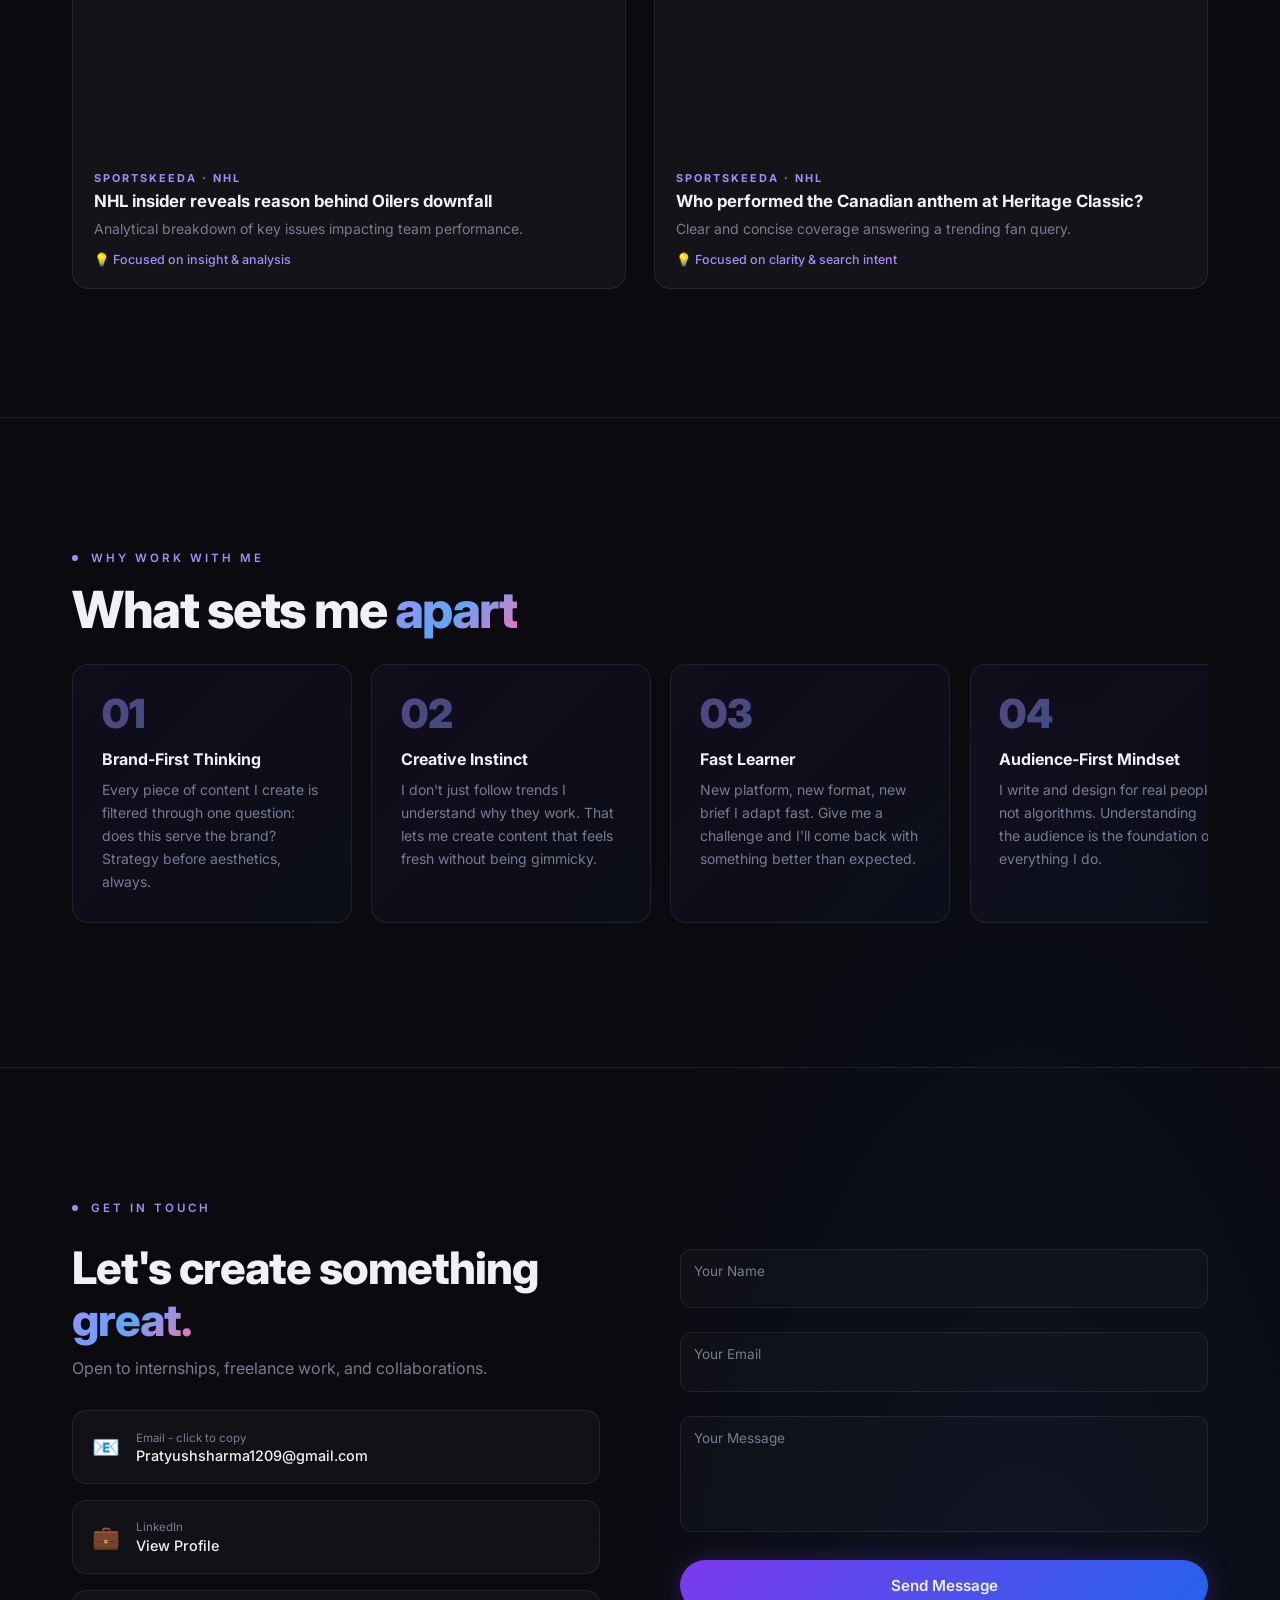
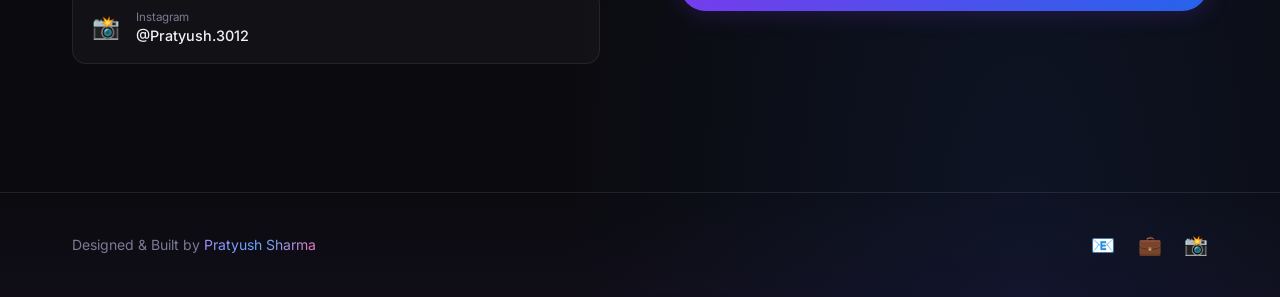
==== commit fe705eef: "Replace hero photo with animated code card graphic" ====
--- a/index.html
+++ b/index.html
@@ -8,9 +8,6 @@
   <link rel="preconnect" href="https://fonts.gstatic.com" crossorigin />
   <link href="https://fonts.googleapis.com/css2?family=Inter:wght@300;400;500;600;700;800;900&display=swap" rel="stylesheet" />
   <link rel="stylesheet" href="style.css" />
-  <!-- GSAP + ScrollTrigger -->
-  <script src="https://cdnjs.cloudflare.com/ajax/libs/gsap/3.12.5/gsap.min.js"></script>
-  <script src="https://cdnjs.cloudflare.com/ajax/libs/gsap/3.12.5/ScrollTrigger.min.js"></script>
 </head>
 <body>
 
@@ -87,10 +84,31 @@
         </div>
       </div>
 
-      <!-- RIGHT: image -->
+      <!-- RIGHT: animated code card graphic -->
       <div class="hero-image" id="heroImageWrap">
-        <img src="first.JPG" alt="Pratyush Sharma"
-          onerror="this.parentElement.classList.add('hero-image--fallback')" />
+        <div class="hero-code-card">
+          <div class="hcc-bar">
+            <span class="hcc-dot" style="background:#ff5f57"></span>
+            <span class="hcc-dot" style="background:#febc2e"></span>
+            <span class="hcc-dot" style="background:#28c840"></span>
+            <span class="hcc-filename">pratyush.js</span>
+          </div>
+          <div class="hcc-body">
+            <div class="hcc-line"><span class="hcc-kw">const</span> <span class="hcc-var">writer</span> <span class="hcc-op">=</span> <span class="hcc-brace">{</span></div>
+            <div class="hcc-line hcc-indent"><span class="hcc-key">name</span><span class="hcc-op">:</span> <span class="hcc-str">"Pratyush Sharma"</span><span class="hcc-op">,</span></div>
+            <div class="hcc-line hcc-indent"><span class="hcc-key">role</span><span class="hcc-op">:</span> <span class="hcc-str">"Content Writer"</span><span class="hcc-op">,</span></div>
+            <div class="hcc-line hcc-indent"><span class="hcc-key">skills</span><span class="hcc-op">:</span> <span class="hcc-brace">[</span></div>
+            <div class="hcc-line hcc-indent2"><span class="hcc-str">"Sports Journalism"</span><span class="hcc-op">,</span></div>
+            <div class="hcc-line hcc-indent2"><span class="hcc-str">"Data Research"</span><span class="hcc-op">,</span></div>
+            <div class="hcc-line hcc-indent2"><span class="hcc-str">"SEO Content"</span><span class="hcc-op">,</span></div>
+            <div class="hcc-line hcc-indent"><span class="hcc-brace">]</span><span class="hcc-op">,</span></div>
+            <div class="hcc-line hcc-indent"><span class="hcc-key">available</span><span class="hcc-op">:</span> <span class="hcc-bool">true</span></div>
+            <div class="hcc-line"><span class="hcc-brace">}</span><span class="hcc-op">;</span></div>
+            <div class="hcc-line hcc-gap"></div>
+            <div class="hcc-line"><span class="hcc-fn">console</span><span class="hcc-op">.</span><span class="hcc-fn">log</span><span class="hcc-brace">(</span><span class="hcc-var">writer</span><span class="hcc-op">.</span><span class="hcc-key">name</span><span class="hcc-brace">)</span><span class="hcc-op">;</span></div>
+            <div class="hcc-line hcc-output"><span class="hcc-comment">// → Pratyush Sharma<span class="hcc-cursor">▌</span></span></div>
+          </div>
+        </div>
       </div>
 
     </div>
@@ -146,7 +164,7 @@
             <div class="orbital-system">
 
               <div class="orbit-center">
-                <img src="my.jpg" alt="Pratyush Sharma" class="profile-img"
+                <img src="my.JPG" alt="Pratyush Sharma" class="profile-img"
                   onerror="this.style.display='none';this.nextElementSibling.style.display='flex'" />
                 <div class="orbit-initials">PS</div>
               </div>
--- a/style.css
+++ b/style.css
@@ -154,30 +154,25 @@
   padding-top: 120px; padding-bottom: 4rem;
 }
 
-/* Blobs — more vivid */
+/* Blobs */
 .hero-blob {
   position: absolute; border-radius: 50%; pointer-events: none;
-  filter: blur(100px); opacity: 0.18;
+  filter: blur(120px); opacity: 0.13;
   width: 700px; height: 700px;
   background: radial-gradient(circle, #7c3aed, #2563eb);
   top: 50%; left: 50%; transform: translate(-60%, -55%);
-  animation: blobDrift 10s ease-in-out infinite alternate;
+  animation: blobDrift 12s ease-in-out infinite alternate;
 }
 .hero-blob--2 {
   width: 500px; height: 500px;
   background: radial-gradient(circle, #ec4899, #7c3aed);
   transform: translate(-30%, -40%);
-  animation-delay: -5s; opacity: 0.12;
-  filter: blur(90px);
+  animation-delay: -6s; opacity: 0.08;
 }
 @keyframes blobDrift {
   from { transform: translate(-60%, -55%) scale(1); }
-  to   { transform: translate(-55%, -50%) scale(1.08); }
-}
-
-/* Name glow */
-.hero-title { text-shadow: 0 0 80px rgba(124,58,237,0.25); }
-.hero-lastname { color: #a78bfa; text-shadow: 0 0 40px rgba(167,139,250,0.5); }
+  to   { transform: translate(-58%, -52%) scale(1.06); }
+}
 
 /* Split grid */
 .hero-container {
@@ -207,11 +202,15 @@
 
 .hero-title {
   font-size: clamp(3rem, 7vw, 4.2rem); font-weight: 800;
-  line-height: 1.05; letter-spacing: -2px; margin-bottom: 1rem;
+  line-height: 1.05; letter-spacing: -2px;
+  margin-bottom: 1rem;
   opacity: 0; transform: translateY(20px);
   transition: opacity 0.7s var(--ease) 0.2s, transform 0.7s var(--ease) 0.2s;
 }
 .hero-title.visible { opacity: 1; transform: translateY(0); }
+.hero-lastname {
+  display: inline-block; color: #a78bfa;
+}
 
 .hero-role {
   font-size: clamp(0.8rem, 1.8vw, 1rem); color: var(--muted);
@@ -238,57 +237,79 @@
 }
 .hero-buttons.visible { opacity: 1; transform: translateY(0); }
 
-/* RIGHT: image with animated border */
+/* RIGHT: image */
 .hero-image {
   position: relative; display: flex; justify-content: center;
   opacity: 0; transform: translateX(30px);
   transition: opacity 0.8s var(--ease) 0.4s, transform 0.8s var(--ease) 0.4s;
-  animation: floatImage 6s ease-in-out infinite;
-  animation-play-state: paused;
-}
-.hero-image.visible {
-  opacity: 1; transform: translateX(0);
-  animation-play-state: running;
-}
-@keyframes floatImage {
-  0%,100% { transform: translateY(0); }
-  50%      { transform: translateY(-12px); }
-}
+}
+.hero-image.visible { opacity: 1; transform: translateX(0); }
 
 .hero-image::before {
-  content: ''; position: absolute; inset: -3px; border-radius: 21px;
-  background: linear-gradient(135deg, #7c3aed, #2563eb, #ec4899, #7c3aed);
-  background-size: 300% 300%;
-  animation: gradientBorder 4s ease infinite;
-  z-index: 0; pointer-events: none;
-}
-@keyframes gradientBorder {
-  0%   { background-position: 0% 50%; }
-  50%  { background-position: 100% 50%; }
-  100% { background-position: 0% 50%; }
-}
-.hero-image::after {
-  content: ''; position: absolute; inset: -30px; border-radius: 30px;
-  background: radial-gradient(circle at 60% 40%, rgba(124,58,237,0.3), transparent 70%);
-  filter: blur(30px); z-index: 0; pointer-events: none;
+  content: ''; position: absolute; inset: -20px; border-radius: 24px;
+  background: radial-gradient(circle at 60% 40%, rgba(124,58,237,0.35), transparent 70%);
+  filter: blur(40px); z-index: 0; pointer-events: none;
 }
 .hero-image img {
   width: 100%; max-width: 280px; height: 420px;
   object-fit: cover; object-position: center top;
   border-radius: 18px; display: block; position: relative; z-index: 1;
   filter: contrast(1.05) brightness(0.95);
-  box-shadow: 0 24px 60px rgba(0,0,0,0.6), 0 0 0 1px rgba(255,255,255,0.05);
+  box-shadow: 0 20px 60px rgba(0,0,0,0.5), 0 0 40px rgba(124,58,237,0.2);
   transition: transform 0.5s var(--ease);
 }
-.hero-image img:hover { transform: scale(1.02); }
+.hero-image img:hover { transform: translateY(-5px) scale(1.02); }
 .hero-image--fallback { background: var(--gradient); border-radius: 18px; min-height: 420px; max-width: 280px; }
+
+/* Hero Code Card */
+.hero-code-card {
+  width: 300px;
+  background: #0d0d14;
+  border: 1px solid rgba(124,58,237,0.3);
+  border-radius: 14px;
+  overflow: hidden;
+  box-shadow: 0 0 60px rgba(124,58,237,0.15), 0 20px 40px rgba(0,0,0,0.4);
+  font-family: 'Fira Code', 'Courier New', monospace;
+  font-size: 0.78rem;
+  animation: cardFloat 5s ease-in-out infinite;
+}
+@keyframes cardFloat { 0%,100% { transform: translateY(0); } 50% { transform: translateY(-12px); } }
+.hcc-bar {
+  display: flex; align-items: center; gap: 6px;
+  padding: 10px 14px;
+  background: #16161f;
+  border-bottom: 1px solid rgba(124,58,237,0.2);
+}
+.hcc-dot { width: 11px; height: 11px; border-radius: 50%; display: inline-block; }
+.hcc-filename { margin-left: auto; color: #555; font-size: 0.7rem; }
+.hcc-body { padding: 16px 18px; line-height: 1.9; }
+.hcc-line { display: flex; flex-wrap: wrap; gap: 4px; align-items: baseline; }
+.hcc-indent  { padding-left: 1.2em; }
+.hcc-indent2 { padding-left: 2.4em; }
+.hcc-gap { height: 0.6em; }
+.hcc-kw   { color: #c084fc; }
+.hcc-var  { color: #60a5fa; }
+.hcc-op   { color: #94a3b8; }
+.hcc-brace{ color: #e2e8f0; }
+.hcc-key  { color: #34d399; }
+.hcc-str  { color: #fbbf24; }
+.hcc-bool { color: #f87171; }
+.hcc-fn   { color: #60a5fa; }
+.hcc-comment { color: #4b5563; font-style: italic; }
+.hcc-output { margin-top: 2px; }
+.hcc-cursor {
+  color: #a78bfa;
+  animation: blink 1s step-end infinite;
+}
+@keyframes blink { 0%,100% { opacity: 1; } 50% { opacity: 0; } }
 
 /* Scroll indicator */
 .hero-scroll {
   position: absolute; bottom: 2rem; left: 50%; transform: translateX(-50%);
   display: flex; flex-direction: column; align-items: center; gap: 0.5rem;
   color: var(--muted); font-size: 0.7rem; letter-spacing: 3px; text-transform: uppercase;
-  z-index: 2; opacity: 0; transition: opacity 0.6s var(--ease) 1.2s;
+  z-index: 2;
+  opacity: 0; transition: opacity 0.6s var(--ease) 1.2s;
 }
 .hero-scroll.visible { opacity: 1; }
 .scroll-line {
@@ -304,17 +325,17 @@
 .btn-primary {
   display: inline-block; padding: 0.85rem 2rem; border-radius: 50px;
   background: var(--gradient); font-weight: 600; font-size: 0.9rem;
-  box-shadow: 0 0 24px rgba(124,58,237,0.35), 0 4px 15px rgba(0,0,0,0.3);
-  transition: transform var(--dur) var(--ease), box-shadow var(--dur) var(--ease);
-}
-.btn-primary:hover { transform: translateY(-3px) scale(1.04); box-shadow: 0 0 50px rgba(124,58,237,0.6), 0 8px 25px rgba(0,0,0,0.4); }
+  box-shadow: 0 0 24px rgba(124,58,237,0.25);
+  transition: transform var(--dur) var(--ease), box-shadow var(--dur) var(--ease), opacity var(--dur) var(--ease);
+}
+.btn-primary:hover { transform: translateY(-2px); box-shadow: 0 0 40px rgba(124,58,237,0.45); }
 .btn-secondary {
   display: inline-block; padding: 0.85rem 2rem; border-radius: 50px;
-  border: 1px solid rgba(124,58,237,0.3); background: rgba(124,58,237,0.06);
+  border: 1px solid var(--glass-border); background: var(--glass);
   font-weight: 600; font-size: 0.9rem; backdrop-filter: blur(10px);
-  transition: border-color var(--dur) var(--ease), background var(--dur) var(--ease), transform var(--dur) var(--ease), box-shadow var(--dur) var(--ease);
-}
-.btn-secondary:hover { border-color: rgba(124,58,237,0.6); background: rgba(124,58,237,0.12); transform: translateY(-3px) scale(1.04); box-shadow: 0 0 30px rgba(124,58,237,0.2); }
+  transition: border-color var(--dur) var(--ease), background var(--dur) var(--ease), transform var(--dur) var(--ease);
+}
+.btn-secondary:hover { border-color: rgba(124,58,237,0.5); background: rgba(124,58,237,0.08); transform: translateY(-2px); }
 
 /* ============================================================
    SECTIONS
@@ -369,18 +390,16 @@
 
 /* About card */
 .about-card {
-  background: linear-gradient(135deg, rgba(124,58,237,0.07), rgba(11,11,15,0.8));
+  background: radial-gradient(circle at 30% 30%, rgba(124,58,237,0.08), rgba(0,0,0,0.4));
   border: 1px solid var(--glass-border);
-  border-radius: 18px; padding: 1.8rem;
-  backdrop-filter: blur(24px);
+  border-radius: 18px; padding: 1.8rem; backdrop-filter: blur(20px);
   position: relative; overflow: visible;
   display: flex; flex-direction: column; align-items: center; gap: 1.5rem;
   transform: scale(0.92); transform-origin: right center;
   max-width: 480px; margin-left: auto;
-  box-shadow: 0 20px 60px rgba(0,0,0,0.4), 0 0 0 1px rgba(124,58,237,0.1);
   transition: border-color 0.5s var(--ease), box-shadow 0.5s var(--ease);
 }
-.about-card:hover { border-color: rgba(124,58,237,0.35); box-shadow: 0 30px 80px rgba(0,0,0,0.5), 0 0 40px rgba(124,58,237,0.1); }
+.about-card:hover { border-color: rgba(124,58,237,0.3); box-shadow: 0 0 40px rgba(124,58,237,0.07); }
 .about-card__glow {
   position: absolute; inset: 0; border-radius: 18px; pointer-events: none;
   background: radial-gradient(circle at 50% 0%, rgba(124,58,237,0.08), transparent 65%);
@@ -525,14 +544,11 @@
 .work-grid { display: grid; grid-template-columns: repeat(2,1fr); gap: 1.8rem; }
 .work-card {
   display: block; text-decoration: none; color: inherit;
-  background: rgba(255,255,255,0.03);
-  backdrop-filter: blur(12px);
-  border: 1px solid var(--glass-border);
+  background: var(--glass); border: 1px solid var(--glass-border);
   border-radius: var(--radius); overflow: hidden; cursor: pointer;
   transition: transform var(--dur) var(--ease), border-color var(--dur) var(--ease), box-shadow var(--dur) var(--ease);
-  box-shadow: 0 4px 24px rgba(0,0,0,0.2);
-}
-.work-card:hover { transform: translateY(-8px) scale(1.01); border-color: rgba(124,58,237,0.4); box-shadow: 0 24px 60px rgba(0,0,0,0.45), 0 0 0 1px rgba(124,58,237,0.15); }
+}
+.work-card:hover { transform: translateY(-5px) scale(1.01); border-color: rgba(124,58,237,0.3); box-shadow: 0 16px 48px rgba(0,0,0,0.35); }
 .work-card.hidden { display: none; }
 
 .work-card-img { overflow: hidden; position: relative; }
@@ -805,82 +821,3 @@
   .orbital-system { width: 300px; height: 300px; }
   .about-card { transform: scale(1); }
 }
-
-/* ============================================================
-   FLOATING BACKGROUND SHAPES
-   ============================================================ */
-.hero::after {
-  content: ''; position: absolute; width: 300px; height: 300px;
-  border-radius: 50%; pointer-events: none;
-  background: radial-gradient(circle, rgba(37,99,235,0.12), transparent 70%);
-  bottom: 10%; right: 5%; filter: blur(60px);
-  animation: blobDrift 14s ease-in-out infinite alternate-reverse;
-}
-
-/* ============================================================
-   STAT CARDS DEPTH
-   ============================================================ */
-.stat {
-  background: rgba(255,255,255,0.03); border: 1px solid var(--glass-border);
-  border-radius: 12px; padding: 1rem 1.2rem;
-  transition: border-color var(--dur) var(--ease), transform var(--dur) var(--ease);
-}
-.stat:hover { border-color: rgba(124,58,237,0.3); transform: translateY(-3px); }
-
-/* ============================================================
-   SECTION BACKGROUND DEPTH
-   ============================================================ */
-.skills.section {
-  background: radial-gradient(ellipse 70% 50% at 50% 50%, rgba(124,58,237,0.05), transparent);
-}
-.work.section {
-  background: radial-gradient(ellipse 60% 40% at 80% 50%, rgba(37,99,235,0.05), transparent);
-}
-.why.section {
-  background: radial-gradient(ellipse 60% 40% at 20% 50%, rgba(124,58,237,0.05), transparent);
-}
-
-/* ============================================================
-   HERO LASTNAME (ensure inline-block for glow)
-   ============================================================ */
-.hero-lastname { display: inline-block; }
-
-/* ============================================================
-   CONTACT FORM DEPTH
-   ============================================================ */
-.contact-right {
-  background: rgba(255,255,255,0.02);
-  border: 1px solid var(--glass-border);
-  border-radius: 20px; padding: 2rem;
-  backdrop-filter: blur(12px);
-  box-shadow: 0 20px 60px rgba(0,0,0,0.25);
-}
-
-/* ============================================================
-   MOBILE — disable float animation
-   ============================================================ */
-@media (max-width: 640px) {
-  .hero-image { animation: none !important; }
-  .hero-image::before { display: none; }
-}
-
-/* ============================================================
-   GSAP OVERRIDES
-   When GSAP is loaded it handles opacity/transform directly.
-   Keep reveal classes as fallback only.
-   ============================================================ */
-.gsap-active .reveal-up,
-.gsap-active .reveal-right {
-  opacity: 1; transform: none;
-}
-
-/* Hero elements — GSAP sets from: values, so start visible */
-.availability-badge,
-.hero-title,
-#heroRole,
-.hero-desc,
-.hero-buttons,
-#heroImageWrap,
-#heroScroll {
-  opacity: 1; transform: none;
-}
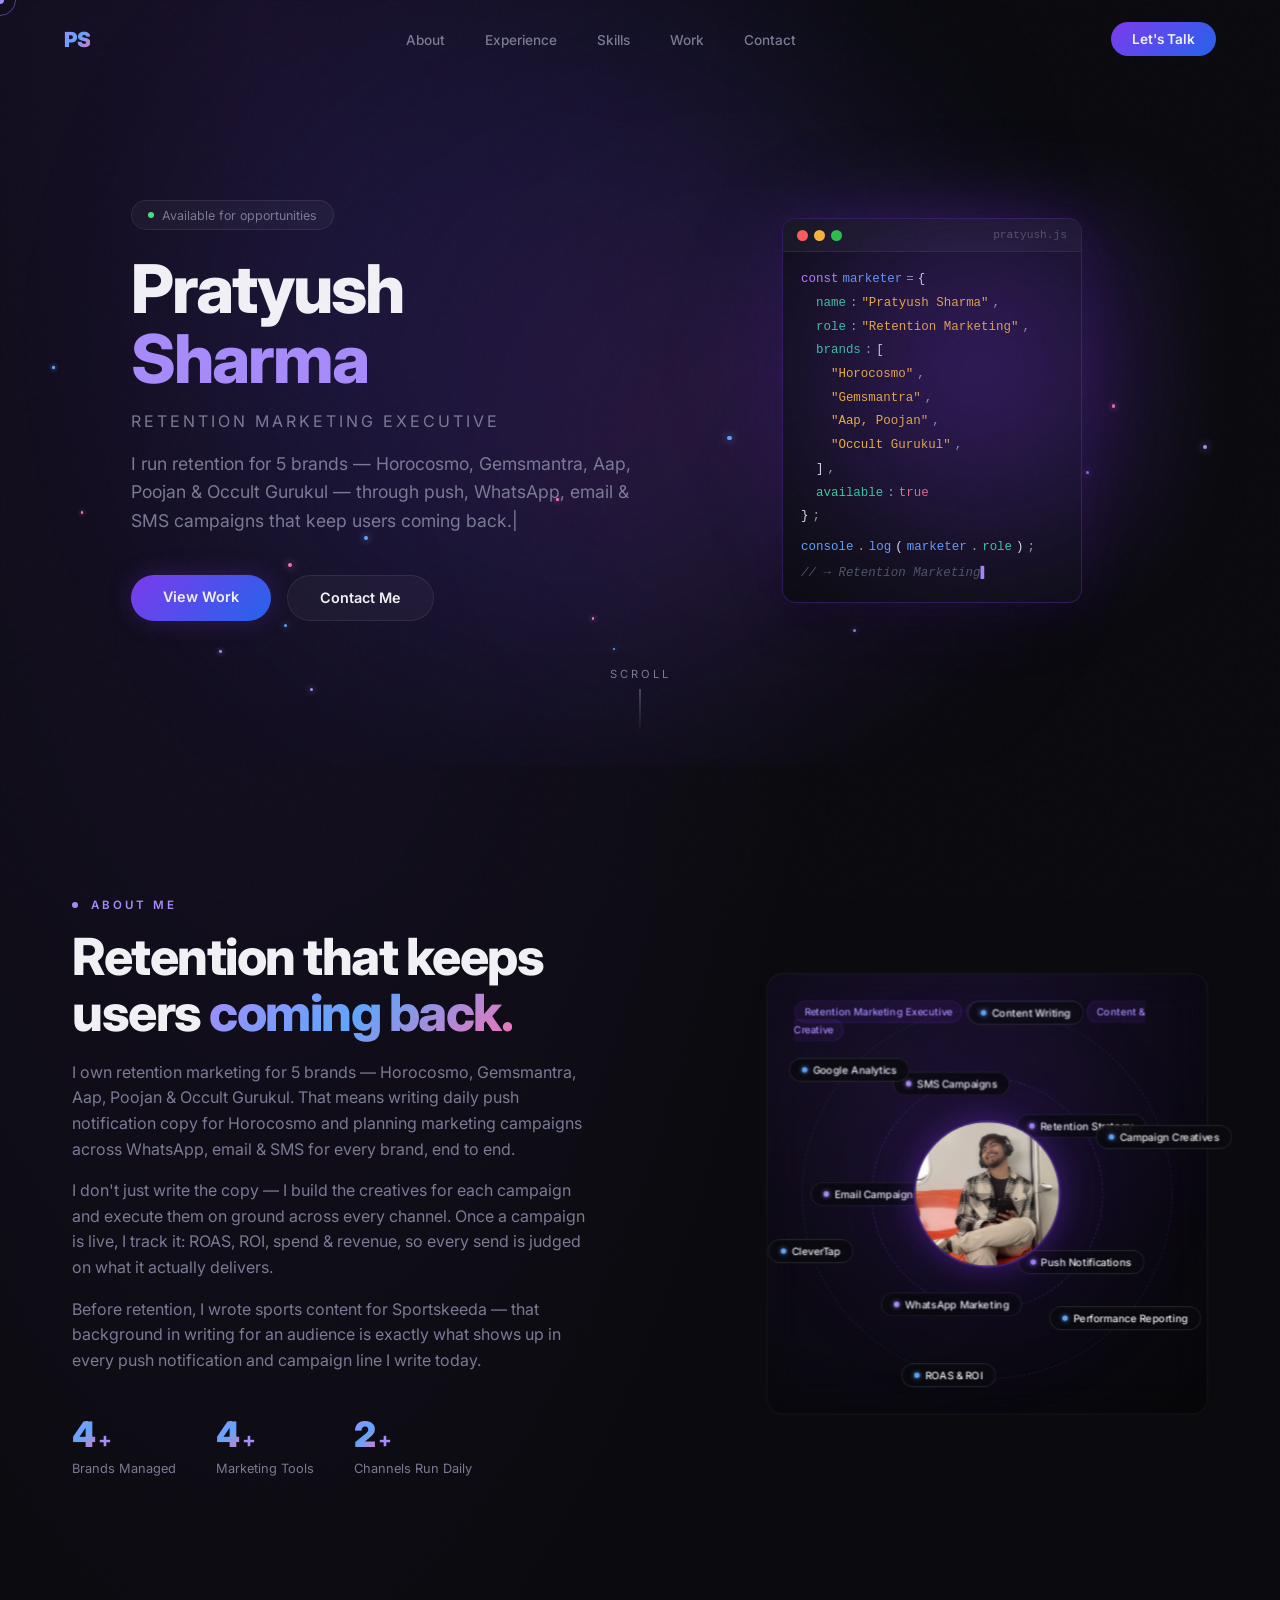
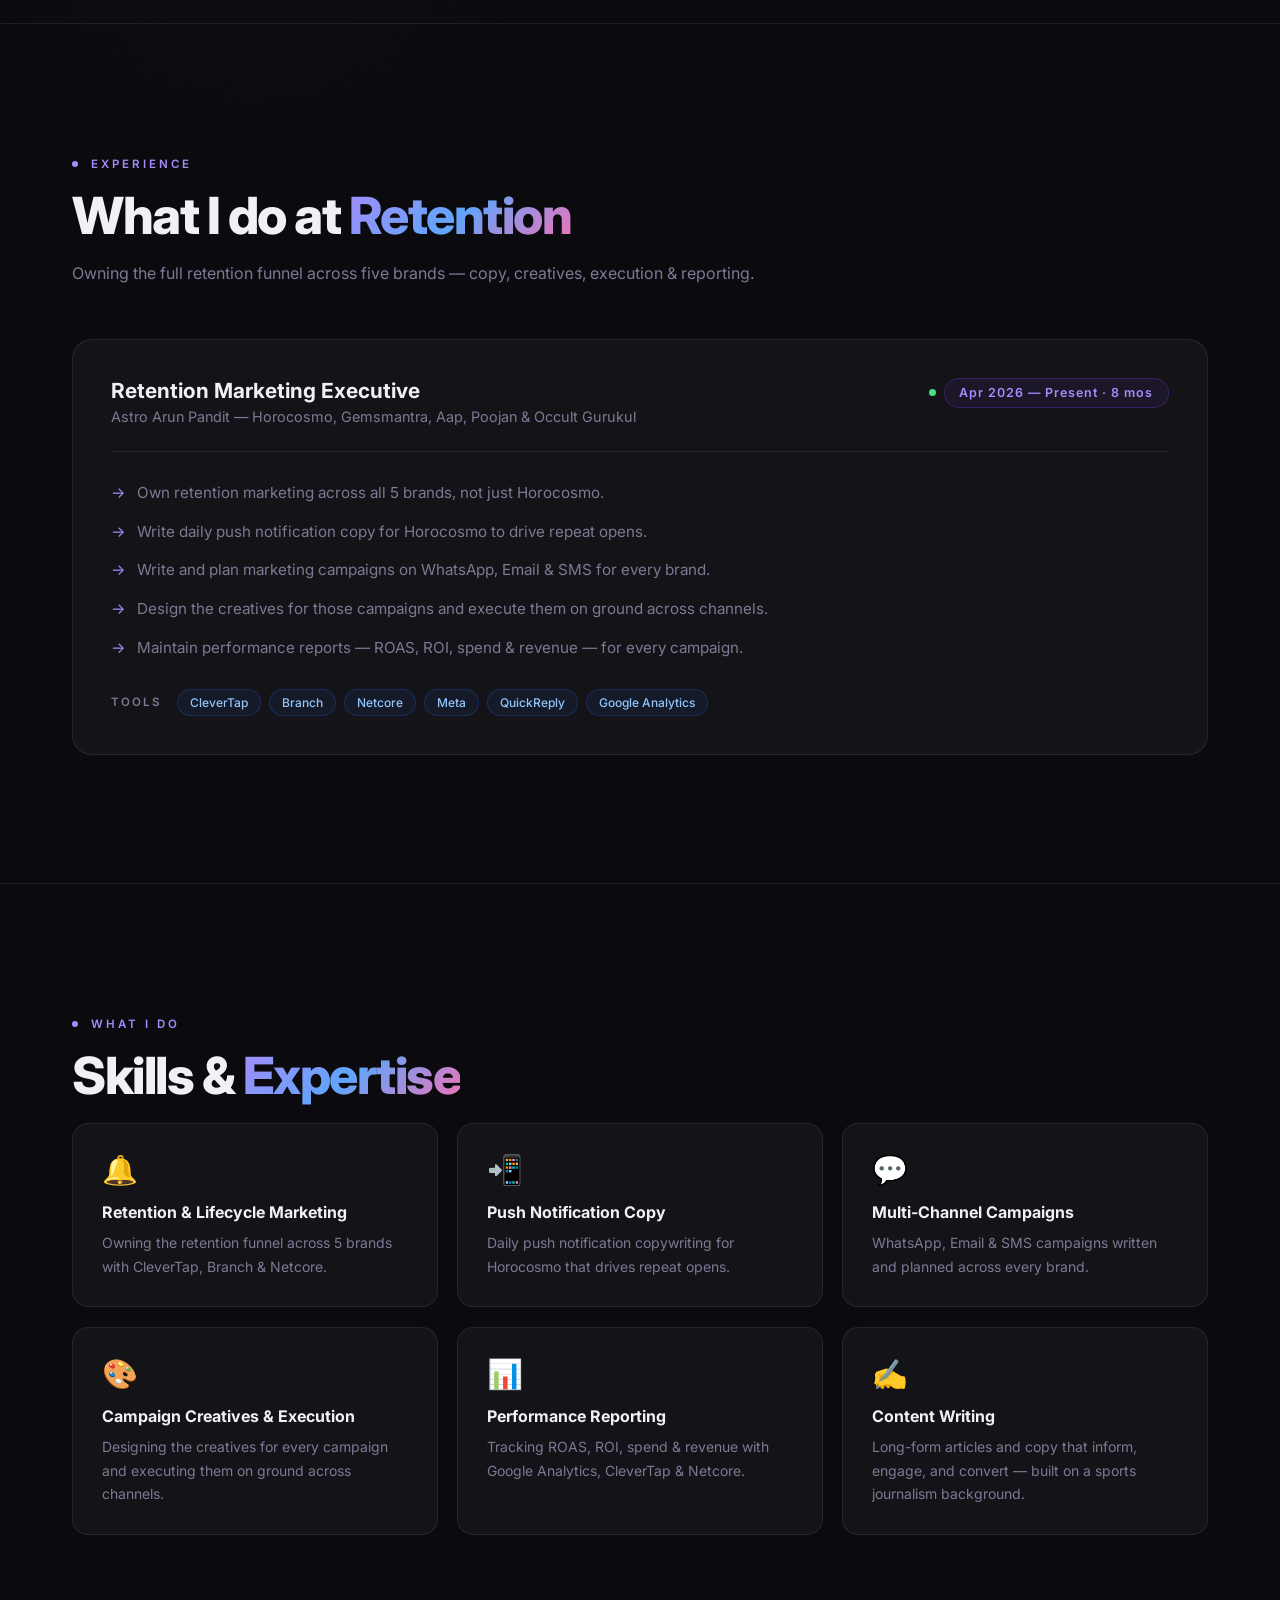
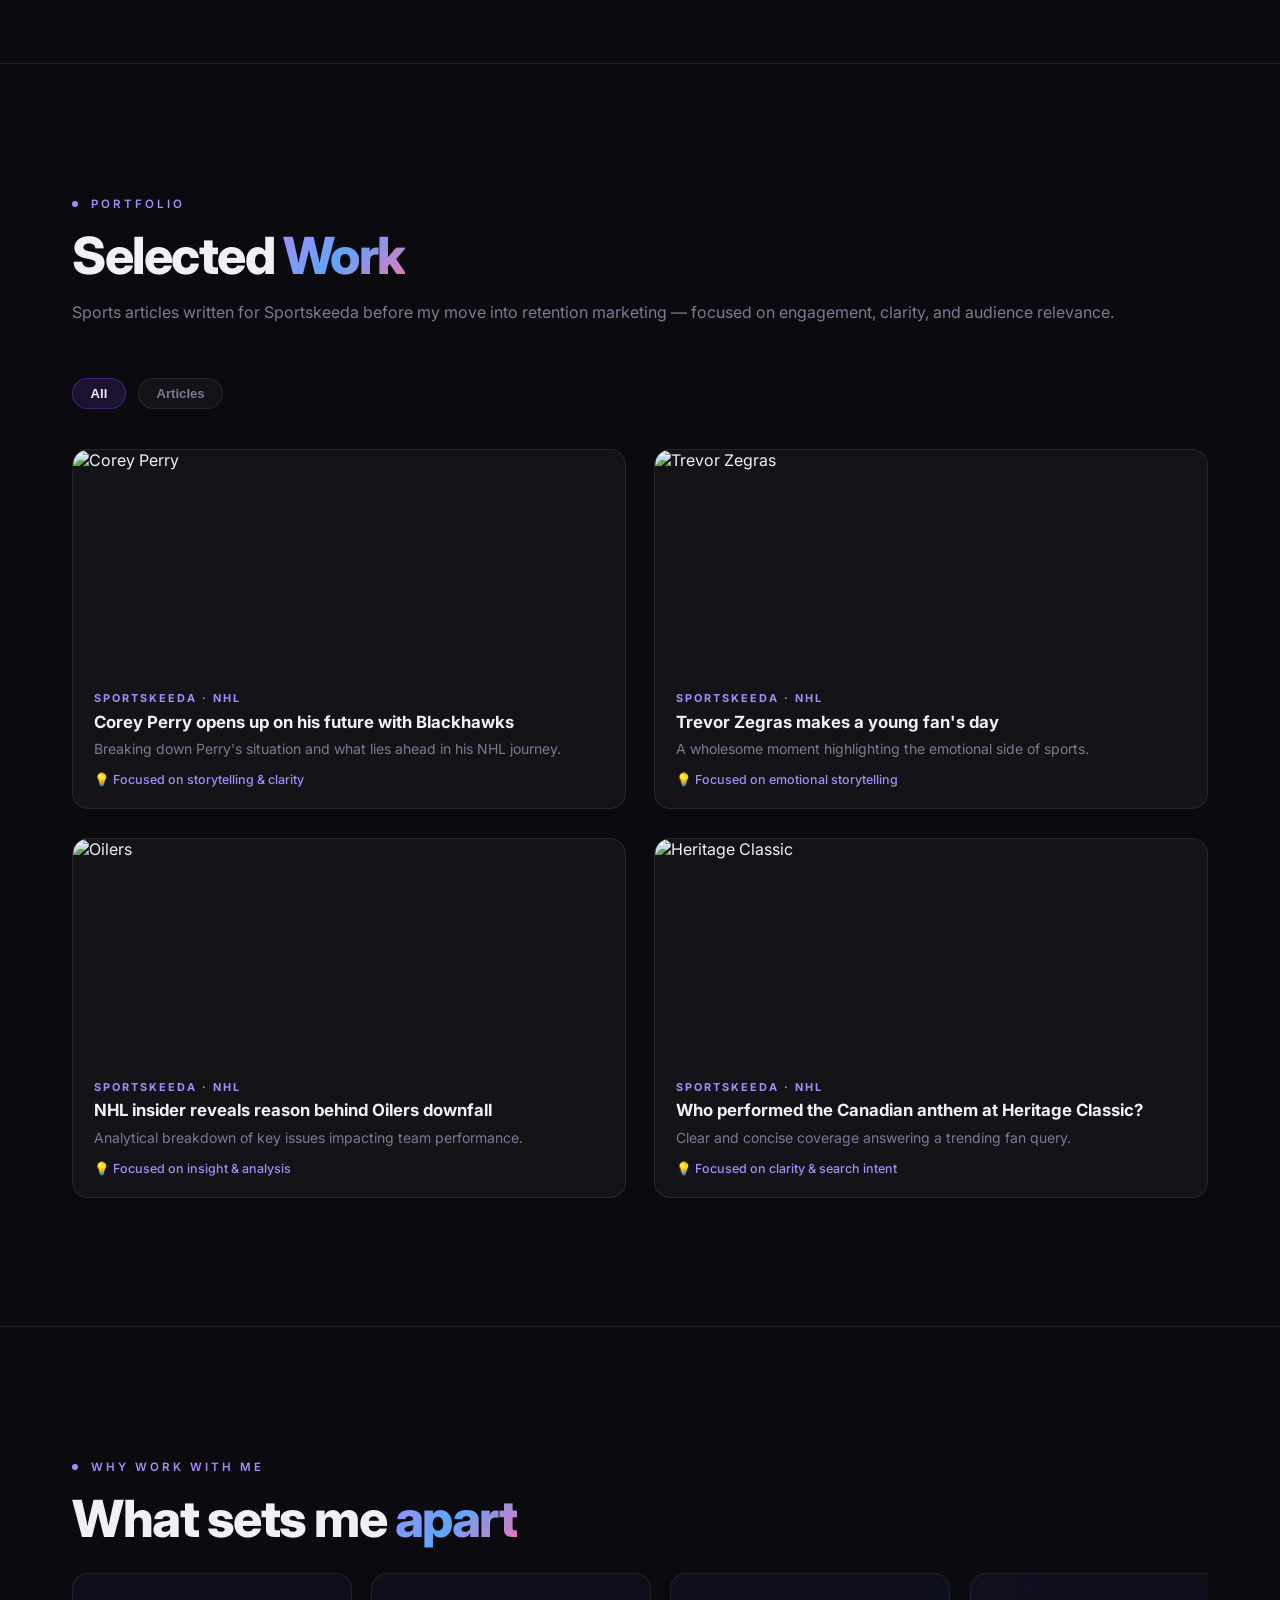
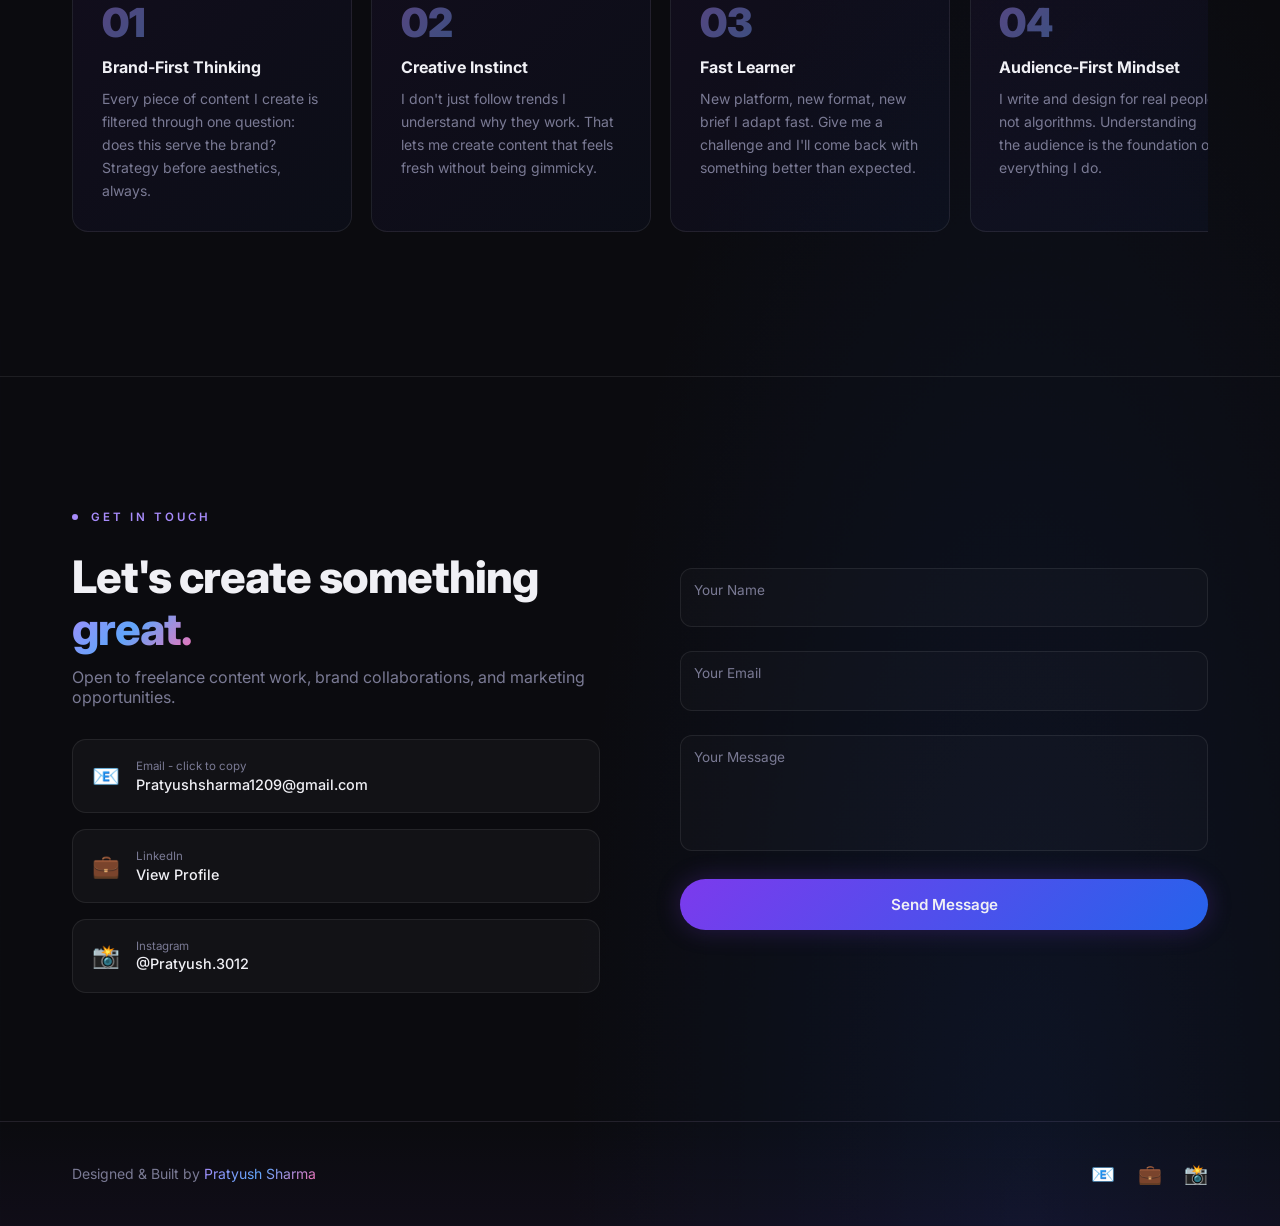
==== commit 66f8fb4a: "Reposition portfolio around retention marketing experience; add animated Experience/orbit sections a" ====
--- a/index.html
+++ b/index.html
@@ -3,7 +3,7 @@
 <head>
   <meta charset="UTF-8" />
   <meta name="viewport" content="width=device-width, initial-scale=1.0" />
-  <title>Pratyush Sharma | Branding & Marketing</title>
+  <title>Pratyush Sharma | Retention Marketing & Content</title>
   <link rel="preconnect" href="https://fonts.googleapis.com" />
   <link rel="preconnect" href="https://fonts.gstatic.com" crossorigin />
   <link href="https://fonts.googleapis.com/css2?family=Inter:wght@300;400;500;600;700;800;900&display=swap" rel="stylesheet" />
@@ -32,12 +32,16 @@
   <!-- Navbar -->
   <nav class="navbar" id="navbar">
     <div class="nav-logo">PS</div>
-    <ul class="nav-links">
-      <li><a href="#about" class="nav-link">About</a></li>
-      <li><a href="#skills" class="nav-link">Skills</a></li>
-      <li><a href="#work" class="nav-link">Work</a></li>
-      <li><a href="#contact" class="nav-link">Contact</a></li>
-    </ul>
+    <div class="nav-links-wrap">
+      <ul class="nav-links">
+        <li><a href="#about" class="nav-link">About</a></li>
+        <li><a href="#experience" class="nav-link">Experience</a></li>
+        <li><a href="#skills" class="nav-link">Skills</a></li>
+        <li><a href="#work" class="nav-link">Work</a></li>
+        <li><a href="#contact" class="nav-link">Contact</a></li>
+      </ul>
+      <span class="nav-indicator" id="navIndicator" aria-hidden="true"></span>
+    </div>
     <a href="#contact" class="nav-cta magnetic">Let's Talk</a>
     <button class="hamburger" id="hamburger" aria-label="Toggle menu" aria-expanded="false">
       <span></span><span></span><span></span>
@@ -48,6 +52,7 @@
   <div class="mobile-menu" id="mobileMenu" aria-hidden="true">
     <ul>
       <li><a href="#about" class="mobile-link">About</a></li>
+      <li><a href="#experience" class="mobile-link">Experience</a></li>
       <li><a href="#skills" class="mobile-link">Skills</a></li>
       <li><a href="#work" class="mobile-link">Work</a></li>
       <li><a href="#contact" class="mobile-link">Contact</a></li>
@@ -56,8 +61,11 @@
 
   <!-- ===================== HERO ===================== -->
   <section class="hero" id="hero">
-    <div class="hero-blob" aria-hidden="true"></div>
-    <div class="hero-blob hero-blob--2" aria-hidden="true"></div>
+    <div class="hero-blob-layer" id="heroBlobLayer">
+      <div class="hero-blob" aria-hidden="true"></div>
+      <div class="hero-blob hero-blob--2" aria-hidden="true"></div>
+    </div>
+    <div class="hero-particles" id="heroParticles" aria-hidden="true"></div>
 
     <div class="container hero-container">
 
@@ -72,10 +80,10 @@
           <span class="hero-lastname">Sharma</span>
         </h1>
 
-        <p class="hero-role" id="heroRole">Content Writer &amp; Data Researcher</p>
+        <p class="hero-role" id="heroRole">Retention Marketing Executive</p>
 
         <p class="hero-desc">
-          I write engaging sports content and analyze data to uncover insights that actually matter.<span class="cursor-blink" aria-hidden="true">|</span>
+          I run retention for 5 brands — Horocosmo, Gemsmantra, Aap, Poojan &amp; Occult Gurukul — through push, WhatsApp, email &amp; SMS campaigns that keep users coming back.<span class="cursor-blink" aria-hidden="true">|</span>
         </p>
 
         <div class="hero-buttons" id="heroCta">
@@ -94,19 +102,20 @@
             <span class="hcc-filename">pratyush.js</span>
           </div>
           <div class="hcc-body">
-            <div class="hcc-line"><span class="hcc-kw">const</span> <span class="hcc-var">writer</span> <span class="hcc-op">=</span> <span class="hcc-brace">{</span></div>
+            <div class="hcc-line"><span class="hcc-kw">const</span> <span class="hcc-var">marketer</span> <span class="hcc-op">=</span> <span class="hcc-brace">{</span></div>
             <div class="hcc-line hcc-indent"><span class="hcc-key">name</span><span class="hcc-op">:</span> <span class="hcc-str">"Pratyush Sharma"</span><span class="hcc-op">,</span></div>
-            <div class="hcc-line hcc-indent"><span class="hcc-key">role</span><span class="hcc-op">:</span> <span class="hcc-str">"Content Writer"</span><span class="hcc-op">,</span></div>
-            <div class="hcc-line hcc-indent"><span class="hcc-key">skills</span><span class="hcc-op">:</span> <span class="hcc-brace">[</span></div>
-            <div class="hcc-line hcc-indent2"><span class="hcc-str">"Sports Journalism"</span><span class="hcc-op">,</span></div>
-            <div class="hcc-line hcc-indent2"><span class="hcc-str">"Data Research"</span><span class="hcc-op">,</span></div>
-            <div class="hcc-line hcc-indent2"><span class="hcc-str">"SEO Content"</span><span class="hcc-op">,</span></div>
+            <div class="hcc-line hcc-indent"><span class="hcc-key">role</span><span class="hcc-op">:</span> <span class="hcc-str">"Retention Marketing"</span><span class="hcc-op">,</span></div>
+            <div class="hcc-line hcc-indent"><span class="hcc-key">brands</span><span class="hcc-op">:</span> <span class="hcc-brace">[</span></div>
+            <div class="hcc-line hcc-indent2"><span class="hcc-str">"Horocosmo"</span><span class="hcc-op">,</span></div>
+            <div class="hcc-line hcc-indent2"><span class="hcc-str">"Gemsmantra"</span><span class="hcc-op">,</span></div>
+            <div class="hcc-line hcc-indent2"><span class="hcc-str">"Aap, Poojan"</span><span class="hcc-op">,</span></div>
+            <div class="hcc-line hcc-indent2"><span class="hcc-str">"Occult Gurukul"</span><span class="hcc-op">,</span></div>
             <div class="hcc-line hcc-indent"><span class="hcc-brace">]</span><span class="hcc-op">,</span></div>
             <div class="hcc-line hcc-indent"><span class="hcc-key">available</span><span class="hcc-op">:</span> <span class="hcc-bool">true</span></div>
             <div class="hcc-line"><span class="hcc-brace">}</span><span class="hcc-op">;</span></div>
             <div class="hcc-line hcc-gap"></div>
-            <div class="hcc-line"><span class="hcc-fn">console</span><span class="hcc-op">.</span><span class="hcc-fn">log</span><span class="hcc-brace">(</span><span class="hcc-var">writer</span><span class="hcc-op">.</span><span class="hcc-key">name</span><span class="hcc-brace">)</span><span class="hcc-op">;</span></div>
-            <div class="hcc-line hcc-output"><span class="hcc-comment">// → Pratyush Sharma<span class="hcc-cursor">▌</span></span></div>
+            <div class="hcc-line"><span class="hcc-fn">console</span><span class="hcc-op">.</span><span class="hcc-fn">log</span><span class="hcc-brace">(</span><span class="hcc-var">marketer</span><span class="hcc-op">.</span><span class="hcc-key">role</span><span class="hcc-brace">)</span><span class="hcc-op">;</span></div>
+            <div class="hcc-line hcc-output"><span class="hcc-comment">// → Retention Marketing<span class="hcc-cursor">▌</span></span></div>
           </div>
         </div>
       </div>
@@ -125,34 +134,34 @@
       <div class="about-grid">
         <div class="about-text">
           <span class="section-label reveal-up">About Me</span>
-          <h2 class="section-title reveal-up">Crafting stories that <span class="gradient-text">actually land.</span></h2>
+          <h2 class="section-title reveal-up">Retention that keeps users <span class="gradient-text">coming back.</span></h2>
           <p class="about-desc reveal-up" data-delay="0.1">
-            I create content that people don't just scroll past. They actually read, share, and remember. From writing sports articles for Sportskeeda to working on data research, I've learned how to blend creativity with clarity to make content that connects.
+            I own retention marketing for 5 brands — Horocosmo, Gemsmantra, Aap, Poojan &amp; Occult Gurukul. That means writing daily push notification copy for Horocosmo and planning marketing campaigns across WhatsApp, email &amp; SMS for every brand, end to end.
           </p>
           <p class="about-desc reveal-up" data-delay="0.15">
-            For me, it's not just about writing words. It's about understanding what makes something click. Whether I'm breaking down a trending topic or simplifying complex information, I always focus on making it easy to follow and genuinely engaging.
+            I don't just write the copy — I build the creatives for each campaign and execute them on ground across every channel. Once a campaign is live, I track it: ROAS, ROI, spend &amp; revenue, so every send is judged on what it actually delivers.
           </p>
           <p class="about-desc reveal-up" data-delay="0.2">
-            At the end of the day, my goal is simple: create content that feels meaningful, not forced. Something people actually enjoy consuming.
+            Before retention, I wrote sports content for Sportskeeda — that background in writing for an audience is exactly what shows up in every push notification and campaign line I write today.
           </p>
           <div class="about-stats reveal-up" data-delay="0.3">
             <div class="stat">
               <div class="stat-row">
-                <span class="stat-num" data-target="20">0</span><span class="stat-plus">+</span>
-              </div>
-              <p>Articles Written</p>
+                <span class="stat-num" data-target="5">0</span><span class="stat-plus">+</span>
+              </div>
+              <p>Brands Managed</p>
             </div>
             <div class="stat">
               <div class="stat-row">
-                <span class="stat-num" data-target="50">0</span><span class="stat-plus">K+</span>
-              </div>
-              <p>Content Reach</p>
+                <span class="stat-num" data-target="6">0</span><span class="stat-plus">+</span>
+              </div>
+              <p>Marketing Tools</p>
             </div>
             <div class="stat">
               <div class="stat-row">
-                <span class="stat-num" data-target="15">0</span><span class="stat-plus">+</span>
-              </div>
-              <p>Projects Created</p>
+                <span class="stat-num" data-target="3">0</span><span class="stat-plus">+</span>
+              </div>
+              <p>Channels Run Daily</p>
             </div>
           </div>
 
@@ -163,28 +172,81 @@
             <div class="about-card__glow" aria-hidden="true"></div>
             <div class="orbital-system">
 
+              <div class="orbit-ring orbit-ring--inner" aria-hidden="true"></div>
+              <div class="orbit-ring orbit-ring--outer" aria-hidden="true"></div>
+
               <div class="orbit-center">
-                <img src="my.JPG" alt="Pratyush Sharma" class="profile-img"
+                <img src="my.jpg" alt="Pratyush Sharma" class="profile-img"
                   onerror="this.style.display='none';this.nextElementSibling.style.display='flex'" />
                 <div class="orbit-initials">PS</div>
               </div>
 
-              <div class="orbit">
-                <div class="orbit-node"><span class="orbit-label">Content Writing</span></div>
-                <div class="orbit-node"><span class="orbit-label">Sports Journalism</span></div>
-                <div class="orbit-node"><span class="orbit-label">Data Research</span></div>
-                <div class="orbit-node"><span class="orbit-label">SEO Content</span></div>
-                <div class="orbit-node"><span class="orbit-label">Audience Engagement</span></div>
-                <div class="orbit-node"><span class="orbit-label">Content Strategy</span></div>
+              <div class="orbit orbit--inner">
+                <div class="orbit-node"><span class="orbit-label"><i class="orbit-dot" aria-hidden="true"></i>Push Notifications</span></div>
+                <div class="orbit-node"><span class="orbit-label"><i class="orbit-dot" aria-hidden="true"></i>WhatsApp Marketing</span></div>
+                <div class="orbit-node"><span class="orbit-label"><i class="orbit-dot" aria-hidden="true"></i>Email Campaigns</span></div>
+                <div class="orbit-node"><span class="orbit-label"><i class="orbit-dot" aria-hidden="true"></i>SMS Campaigns</span></div>
+                <div class="orbit-node"><span class="orbit-label"><i class="orbit-dot" aria-hidden="true"></i>Retention Strategy</span></div>
+              </div>
+
+              <div class="orbit orbit--outer">
+                <div class="orbit-node"><span class="orbit-label"><i class="orbit-dot" aria-hidden="true"></i>Campaign Creatives</span></div>
+                <div class="orbit-node"><span class="orbit-label"><i class="orbit-dot" aria-hidden="true"></i>Performance Reporting</span></div>
+                <div class="orbit-node"><span class="orbit-label"><i class="orbit-dot" aria-hidden="true"></i>ROAS &amp; ROI</span></div>
+                <div class="orbit-node"><span class="orbit-label"><i class="orbit-dot" aria-hidden="true"></i>CleverTap</span></div>
+                <div class="orbit-node"><span class="orbit-label"><i class="orbit-dot" aria-hidden="true"></i>Google Analytics</span></div>
+                <div class="orbit-node"><span class="orbit-label"><i class="orbit-dot" aria-hidden="true"></i>Content Writing</span></div>
               </div>
 
               <div class="about-tags">
-                <span>Sports Content Writer</span>
-                <span>Social Media Creative</span>
-                <span>Marketing Enthusiast</span>
-              </div>
-
-            </div>
+                <span>Retention Marketing Executive</span>
+                <span>Multi-Brand Growth</span>
+                <span>Content &amp; Creative</span>
+              </div>
+
+            </div>
+          </div>
+        </div>
+      </div>
+    </div>
+  </section>
+
+  <!-- ===================== EXPERIENCE ===================== -->
+  <section class="experience section" id="experience">
+    <div class="container">
+      <span class="section-label reveal-up">Experience</span>
+      <h2 class="section-title reveal-up">What I do at <span class="gradient-text">Retention</span></h2>
+      <p class="section-sub reveal-up">Owning the full retention funnel across five brands — copy, creatives, execution &amp; reporting.</p>
+
+      <div class="exp-card reveal-up" data-delay="0.1">
+        <div class="exp-card__head">
+          <div>
+            <h3>Retention Marketing Executive</h3>
+            <p class="exp-company">Astro Arun Pandit — Horocosmo, Gemsmantra, Aap, Poojan &amp; Occult Gurukul</p>
+          </div>
+          <span class="exp-period-wrap">
+            <span class="exp-live-dot" aria-hidden="true"></span>
+            <span class="exp-period" id="expPeriod">Apr 2026 — Present</span>
+          </span>
+        </div>
+
+        <ul class="exp-list">
+          <li><span class="exp-bullet" aria-hidden="true">→</span>Own retention marketing across all 5 brands, not just Horocosmo.</li>
+          <li><span class="exp-bullet" aria-hidden="true">→</span>Write daily push notification copy for Horocosmo to drive repeat opens.</li>
+          <li><span class="exp-bullet" aria-hidden="true">→</span>Write and plan marketing campaigns on WhatsApp, Email &amp; SMS for every brand.</li>
+          <li><span class="exp-bullet" aria-hidden="true">→</span>Design the creatives for those campaigns and execute them on ground across channels.</li>
+          <li><span class="exp-bullet" aria-hidden="true">→</span>Maintain performance reports — ROAS, ROI, spend &amp; revenue — for every campaign.</li>
+        </ul>
+
+        <div class="exp-tools">
+          <span class="exp-tool-label">Tools</span>
+          <div class="exp-tool-tags">
+            <span>CleverTap</span>
+            <span>Branch</span>
+            <span>Netcore</span>
+            <span>Meta</span>
+            <span>QuickReply</span>
+            <span>Google Analytics</span>
           </div>
         </div>
       </div>
@@ -198,39 +260,39 @@
       <h2 class="section-title reveal-up">Skills &amp; <span class="gradient-text">Expertise</span></h2>
       <div class="skills-grid">
         <div class="skill-card reveal-up tilt-card" data-delay="0">
+          <div class="skill-icon" aria-hidden="true">🔔</div>
+          <h3>Retention &amp; Lifecycle Marketing</h3>
+          <p>Owning the retention funnel across 5 brands with CleverTap, Branch &amp; Netcore.</p>
+          <div class="skill-glow" aria-hidden="true"></div>
+        </div>
+        <div class="skill-card reveal-up tilt-card" data-delay="0.08">
+          <div class="skill-icon" aria-hidden="true">📲</div>
+          <h3>Push Notification Copy</h3>
+          <p>Daily push notification copywriting for Horocosmo that drives repeat opens.</p>
+          <div class="skill-glow" aria-hidden="true"></div>
+        </div>
+        <div class="skill-card reveal-up tilt-card" data-delay="0.16">
+          <div class="skill-icon" aria-hidden="true">💬</div>
+          <h3>Multi-Channel Campaigns</h3>
+          <p>WhatsApp, Email &amp; SMS campaigns written and planned across every brand.</p>
+          <div class="skill-glow" aria-hidden="true"></div>
+        </div>
+        <div class="skill-card reveal-up tilt-card" data-delay="0.24">
+          <div class="skill-icon" aria-hidden="true">🎨</div>
+          <h3>Campaign Creatives &amp; Execution</h3>
+          <p>Designing the creatives for every campaign and executing them on ground across channels.</p>
+          <div class="skill-glow" aria-hidden="true"></div>
+        </div>
+        <div class="skill-card reveal-up tilt-card" data-delay="0.32">
+          <div class="skill-icon" aria-hidden="true">📊</div>
+          <h3>Performance Reporting</h3>
+          <p>Tracking ROAS, ROI, spend &amp; revenue with Google Analytics, CleverTap &amp; Netcore.</p>
+          <div class="skill-glow" aria-hidden="true"></div>
+        </div>
+        <div class="skill-card reveal-up tilt-card" data-delay="0.4">
           <div class="skill-icon" aria-hidden="true">✍️</div>
           <h3>Content Writing</h3>
-          <p>Long-form articles, blogs, and copy that inform, engage, and convert.</p>
-          <div class="skill-glow" aria-hidden="true"></div>
-        </div>
-        <div class="skill-card reveal-up tilt-card" data-delay="0.08">
-          <div class="skill-icon" aria-hidden="true">🎨</div>
-          <h3>Social Media Graphics</h3>
-          <p>Eye-catching visuals crafted in Canva that stop the scroll and build brand identity.</p>
-          <div class="skill-glow" aria-hidden="true"></div>
-        </div>
-        <div class="skill-card reveal-up tilt-card" data-delay="0.16">
-          <div class="skill-icon" aria-hidden="true">🎬</div>
-          <h3>Reels &amp; Video Editing</h3>
-          <p>Short-form video content edited for maximum impact and platform-native feel.</p>
-          <div class="skill-glow" aria-hidden="true"></div>
-        </div>
-        <div class="skill-card reveal-up tilt-card" data-delay="0.24">
-          <div class="skill-icon" aria-hidden="true">📊</div>
-          <h3>Content Strategy</h3>
-          <p>Data-informed planning that aligns content with audience needs and brand goals.</p>
-          <div class="skill-glow" aria-hidden="true"></div>
-        </div>
-        <div class="skill-card reveal-up tilt-card" data-delay="0.32">
-          <div class="skill-icon" aria-hidden="true">💡</div>
-          <h3>Creative Storytelling</h3>
-          <p>Turning ideas into narratives that resonate, inspire, and build lasting connections.</p>
-          <div class="skill-glow" aria-hidden="true"></div>
-        </div>
-        <div class="skill-card reveal-up tilt-card" data-delay="0.4">
-          <div class="skill-icon" aria-hidden="true">🚀</div>
-          <h3>Brand Building</h3>
-          <p>Shaping how a brand looks, sounds, and feels across every touchpoint.</p>
+          <p>Long-form articles and copy that inform, engage, and convert — built on a sports journalism background.</p>
           <div class="skill-glow" aria-hidden="true"></div>
         </div>
       </div>
@@ -242,7 +304,7 @@
     <div class="container">
       <span class="section-label reveal-up">Portfolio</span>
       <h2 class="section-title reveal-up">Selected <span class="gradient-text">Work</span></h2>
-      <p class="section-sub reveal-up">Sports articles written for Sportskeeda, focused on engagement, clarity, and audience relevance.</p>
+      <p class="section-sub reveal-up">Sports articles written for Sportskeeda before my move into retention marketing — focused on engagement, clarity, and audience relevance.</p>
 
       <!-- Filter -->
       <div class="work-filters reveal-up" data-delay="0.1">
@@ -354,7 +416,7 @@
         <div class="contact-left reveal-up">
           <span class="section-label">Get In Touch</span>
           <h2 class="contact-title">Let's create something <span class="gradient-text">great.</span></h2>
-          <p class="contact-sub">Open to internships, freelance work, and collaborations.</p>
+          <p class="contact-sub">Open to freelance content work, brand collaborations, and marketing opportunities.</p>
 
           <div class="contact-cards">
             <div class="contact-card" onclick="copyEmail()" role="button" tabindex="0" aria-label="Copy email">
@@ -422,6 +484,8 @@
     </div>
   </footer>
 
+  <button class="back-to-top" id="backToTop" aria-label="Back to top">↑</button>
+
   <script src="script.js"></script>
 </body>
 </html>
--- a/style.css
+++ b/style.css
@@ -105,6 +105,7 @@
   background: var(--gradient-text); -webkit-background-clip: text;
   -webkit-text-fill-color: transparent; background-clip: text;
 }
+.nav-links-wrap { position: relative; }
 .nav-links { display: flex; gap: 2.5rem; }
 .nav-link {
   font-size: 0.85rem; font-weight: 500; color: var(--muted);
@@ -119,6 +120,12 @@
 .nav-link:hover::after { width: 100%; }
 .nav-link.active { color: var(--text); }
 .nav-link.active::after { width: 100%; }
+.nav-indicator {
+  position: absolute; bottom: -9px; height: 2px; left: 0; width: 0;
+  background: var(--gradient); border-radius: 2px; opacity: 0;
+  transition: left 0.4s var(--ease), width 0.4s var(--ease), opacity 0.3s var(--ease);
+  pointer-events: none;
+}
 .nav-cta {
   padding: 0.55rem 1.3rem; border-radius: 50px;
   background: var(--gradient); font-size: 0.85rem; font-weight: 600;
@@ -155,6 +162,11 @@
 }
 
 /* Blobs */
+.hero-blob-layer {
+  position: absolute; inset: 0; pointer-events: none;
+  transition: transform 0.4s ease-out;
+  will-change: transform;
+}
 .hero-blob {
   position: absolute; border-radius: 50%; pointer-events: none;
   filter: blur(120px); opacity: 0.13;
@@ -172,6 +184,19 @@
 @keyframes blobDrift {
   from { transform: translate(-60%, -55%) scale(1); }
   to   { transform: translate(-58%, -52%) scale(1.06); }
+}
+
+/* Ambient particles */
+.hero-particles { position: absolute; inset: 0; overflow: hidden; pointer-events: none; z-index: 1; }
+.particle {
+  position: absolute; border-radius: 50%;
+  animation-name: particleFloat; animation-timing-function: ease-in-out; animation-iteration-count: infinite;
+}
+@keyframes particleFloat {
+  0%   { transform: translateY(0) scale(1); opacity: 0; }
+  15%  { opacity: 0.7; }
+  85%  { opacity: 0.7; }
+  100% { transform: translateY(-140px) scale(0.5); opacity: 0; }
 }
 
 /* Split grid */
@@ -301,7 +326,6 @@
   color: #a78bfa;
   animation: blink 1s step-end infinite;
 }
-@keyframes blink { 0%,100% { opacity: 1; } 50% { opacity: 0; } }
 
 /* Scroll indicator */
 .hero-scroll {
@@ -464,15 +488,34 @@
   background: #111;
   display: flex; align-items: center; justify-content: center;
 }
+.orbit-center::before {
+  content: ''; position: absolute; inset: -34px; border-radius: 50%; z-index: -1;
+  background: radial-gradient(circle, rgba(124,58,237,0.4), rgba(37,99,235,0.12) 55%, transparent 75%);
+  filter: blur(22px);
+  animation: sunGlow 4s ease-in-out infinite;
+}
 .orbit-center::after {
   content: ''; position: absolute; inset: -5px; border-radius: 50%;
   border: 1px solid rgba(124,58,237,0.3);
   animation: pulseRing 3s ease-in-out infinite; pointer-events: none;
 }
+@keyframes sunGlow {
+  0%,100% { opacity: 0.65; transform: scale(1); }
+  50%      { opacity: 1;    transform: scale(1.14); }
+}
 @keyframes pulseRing {
   0%,100% { transform: scale(1);   opacity: 0.6; }
   50%      { transform: scale(1.1); opacity: 0.2; }
 }
+
+/* Orbit paths (visible rings the labels travel along) */
+.orbit-ring {
+  position: absolute; top: 50%; left: 50%;
+  border-radius: 50%; pointer-events: none;
+  transform: translate(-50%, -50%);
+}
+.orbit-ring--inner { width: 60%; height: 60%; border: 1px dashed rgba(167,139,250,0.22); }
+.orbit-ring--outer { width: 96%; height: 96%; border: 1px dashed rgba(96,165,250,0.16); }
 .profile-img {
   width: 100%; height: 100%; object-fit: cover;
   object-position: center top; display: block;
@@ -494,13 +537,25 @@
 }
 
 .orbit-label {
-  display: inline-block; padding: 5px 13px; border-radius: 999px;
+  display: inline-flex; align-items: center; gap: 6px;
+  padding: 5px 13px; border-radius: 999px;
   font-size: 0.7rem; font-weight: 500; white-space: nowrap;
   background: rgba(11,11,15,0.88); border: 1px solid rgba(255,255,255,0.12);
   backdrop-filter: blur(8px); color: var(--text);
   transform: translate(-50%, -50%);
   user-select: none;
-}
+  transition: border-color 0.3s var(--ease), transform 0.3s var(--ease);
+}
+.orbit-label:hover {
+  border-color: rgba(124,58,237,0.5);
+  transform: translate(-50%, -50%) scale(1.06);
+  z-index: 4;
+}
+.orbit-dot {
+  width: 6px; height: 6px; border-radius: 50%; flex-shrink: 0;
+  background: #a78bfa; box-shadow: 0 0 6px rgba(167,139,250,0.8);
+}
+.orbit--outer .orbit-dot { background: #60a5fa; box-shadow: 0 0 6px rgba(96,165,250,0.8); }
 
 /* ============================================================
    SKILLS
@@ -517,10 +572,14 @@
   background: radial-gradient(circle at var(--mx, 50%) var(--my, 0%), rgba(124,58,237,0.18), transparent 60%);
   transition: opacity var(--dur) var(--ease);
 }
-.skill-card:hover { border-color: rgba(124,58,237,0.4); box-shadow: 0 12px 40px rgba(0,0,0,0.35); transform: translateY(-4px); }
+.skill-card:hover { border-color: rgba(124,58,237,0.4); box-shadow: 0 12px 40px rgba(0,0,0,0.35); transform: translateY(-6px) scale(1.015); }
 .skill-card:hover::before { opacity: 1; }
 .skill-card:hover .skill-glow { opacity: 1; }
-.skill-icon { font-size: 1.8rem; margin-bottom: 0.9rem; }
+.skill-card:hover .skill-icon { transform: scale(1.18) rotate(-6deg); }
+.skill-icon {
+  font-size: 1.8rem; margin-bottom: 0.9rem; display: inline-block;
+  transition: transform 0.4s var(--ease);
+}
 .skill-card h3 { font-size: 1rem; font-weight: 700; margin-bottom: 0.6rem; }
 .skill-card p { color: var(--muted); font-size: 0.875rem; line-height: 1.65; }
 .skill-glow {
@@ -546,9 +605,10 @@
   display: block; text-decoration: none; color: inherit;
   background: var(--glass); border: 1px solid var(--glass-border);
   border-radius: var(--radius); overflow: hidden; cursor: pointer;
-  transition: transform var(--dur) var(--ease), border-color var(--dur) var(--ease), box-shadow var(--dur) var(--ease);
+  transition: transform var(--dur) var(--ease), border-color var(--dur) var(--ease), box-shadow var(--dur) var(--ease), opacity 0.3s var(--ease);
 }
 .work-card:hover { transform: translateY(-5px) scale(1.01); border-color: rgba(124,58,237,0.3); box-shadow: 0 16px 48px rgba(0,0,0,0.35); }
+.work-card.fade-out { opacity: 0 !important; transform: scale(0.94) !important; pointer-events: none; }
 .work-card.hidden { display: none; }
 
 .work-card-img { overflow: hidden; position: relative; }
@@ -567,8 +627,76 @@
 .work-card__body { padding: 1.3rem; }
 .work-tag { font-size: 0.68rem; font-weight: 700; letter-spacing: 2px; text-transform: uppercase; color: #a78bfa; margin-bottom: 0.4rem; display: block; }
 .work-card__body h3 { font-size: 1.05rem; font-weight: 700; margin-bottom: 0.4rem; }
+.work-card__body h3::after {
+  content: '→'; display: inline-block; margin-left: 0; opacity: 0;
+  transition: margin-left 0.3s var(--ease), opacity 0.3s var(--ease);
+}
+.work-card:hover .work-card__body h3::after { margin-left: 8px; opacity: 1; }
 .work-card__body p { color: var(--muted); font-size: 0.875rem; line-height: 1.6; margin-bottom: 0.75rem; }
 .work-insight { font-size: 0.78rem; color: #a78bfa; font-weight: 500; }
+
+/* ============================================================
+   EXPERIENCE
+   ============================================================ */
+.exp-card {
+  background: var(--glass); border: 1px solid var(--glass-border);
+  border-radius: 20px; padding: 2.4rem;
+  transition: border-color var(--dur) var(--ease), box-shadow var(--dur) var(--ease);
+}
+.exp-card:hover { border-color: rgba(124,58,237,0.35); box-shadow: 0 16px 48px rgba(0,0,0,0.3); }
+.exp-card__head {
+  display: flex; align-items: flex-start; justify-content: space-between;
+  flex-wrap: wrap; gap: 1rem; margin-bottom: 1.8rem;
+  padding-bottom: 1.6rem; border-bottom: 1px solid var(--glass-border);
+}
+.exp-card__head h3 { font-size: 1.3rem; font-weight: 700; margin-bottom: 0.35rem; }
+.exp-company { color: var(--muted); font-size: 0.9rem; }
+.exp-period-wrap { display: inline-flex; align-items: center; gap: 8px; }
+.exp-live-dot {
+  width: 7px; height: 7px; border-radius: 50%; background: #4ade80; flex-shrink: 0;
+  animation: pulse 2s ease-in-out infinite;
+}
+.exp-period {
+  font-size: 0.78rem; font-weight: 600; letter-spacing: 1px; color: #a78bfa;
+  padding: 0.4rem 0.9rem; border-radius: 50px;
+  border: 1px solid rgba(124,58,237,0.3); background: rgba(124,58,237,0.08);
+  white-space: nowrap;
+}
+.exp-list { display: flex; flex-direction: column; gap: 0.9rem; margin-bottom: 1.8rem; }
+.exp-list li {
+  display: flex; gap: 0.7rem; align-items: flex-start;
+  color: var(--muted); font-size: 0.95rem; line-height: 1.6;
+  opacity: 0; transform: translateX(-14px);
+  transition: opacity 0.5s var(--ease), transform 0.5s var(--ease);
+}
+.exp-card.visible .exp-list li { opacity: 1; transform: translateX(0); }
+.exp-list li:nth-child(1) { transition-delay: 0.05s; }
+.exp-list li:nth-child(2) { transition-delay: 0.15s; }
+.exp-list li:nth-child(3) { transition-delay: 0.25s; }
+.exp-list li:nth-child(4) { transition-delay: 0.35s; }
+.exp-list li:nth-child(5) { transition-delay: 0.45s; }
+.exp-bullet { color: #a78bfa; flex-shrink: 0; }
+.exp-tools { display: flex; align-items: center; gap: 1rem; flex-wrap: wrap; }
+.exp-tool-label {
+  font-size: 0.72rem; font-weight: 600; letter-spacing: 2px; text-transform: uppercase;
+  color: var(--muted);
+}
+.exp-tool-tags { display: flex; flex-wrap: wrap; gap: 0.5rem; }
+.exp-tool-tags span {
+  font-size: 0.75rem; font-weight: 500; padding: 5px 12px; border-radius: 999px;
+  background: rgba(37,99,235,0.08); border: 1px solid rgba(37,99,235,0.25);
+  color: #93c5fd;
+  display: inline-block; opacity: 0; transform: scale(0.85);
+  transition: opacity 0.4s var(--ease), transform 0.4s var(--ease), border-color 0.3s var(--ease);
+}
+.exp-tool-tags span:hover { border-color: rgba(37,99,235,0.6); }
+.exp-card.visible .exp-tool-tags span { opacity: 1; transform: scale(1); }
+.exp-tool-tags span:nth-child(1) { transition-delay: 0.5s; }
+.exp-tool-tags span:nth-child(2) { transition-delay: 0.56s; }
+.exp-tool-tags span:nth-child(3) { transition-delay: 0.62s; }
+.exp-tool-tags span:nth-child(4) { transition-delay: 0.68s; }
+.exp-tool-tags span:nth-child(5) { transition-delay: 0.74s; }
+.exp-tool-tags span:nth-child(6) { transition-delay: 0.8s; }
 
 /* ============================================================
    SHOWCASE
@@ -623,7 +751,15 @@
    ============================================================ */
 .why-track-wrap { overflow-x: auto; padding-bottom: 0.5rem; scrollbar-width: none; }
 .why-track-wrap::-webkit-scrollbar { display: none; }
+.why-track-wrap.auto-scroll { overflow: hidden; }
 .why-track { display: flex; gap: 1.2rem; width: max-content; padding: 0.5rem 0; }
+.why-track.marquee { animation: whyMarquee 38s linear infinite; }
+.why-track-wrap:hover .why-track.marquee,
+.why-track-wrap:focus-within .why-track.marquee { animation-play-state: paused; }
+@keyframes whyMarquee {
+  from { transform: translateX(0); }
+  to   { transform: translateX(-50%); }
+}
 .why-card {
   width: 280px; flex-shrink: 0; background: var(--glass);
   border: 1px solid var(--glass-border); border-radius: var(--radius); padding: 1.8rem;
@@ -697,10 +833,11 @@
   border: none; background: var(--gradient); color: var(--text);
   font-family: var(--font); font-size: 0.95rem; font-weight: 600;
   cursor: pointer; overflow: hidden;
-  transition: transform var(--dur) var(--ease), box-shadow var(--dur) var(--ease);
+  transition: transform var(--dur) var(--ease), box-shadow var(--dur) var(--ease), background 0.4s var(--ease);
   box-shadow: 0 0 24px rgba(124,58,237,0.25);
 }
 .send-btn:hover { transform: translateY(-2px); box-shadow: 0 0 40px rgba(124,58,237,0.4); }
+.send-btn.sent { background: linear-gradient(135deg, #22c55e, #16a34a); box-shadow: 0 0 30px rgba(34,197,94,0.4); }
 .btn-glow {
   position: absolute; inset: 0;
   background: radial-gradient(circle, rgba(255,255,255,0.18), transparent);
@@ -724,12 +861,31 @@
 .tilt-card { transition: transform 0.4s var(--ease); }
 
 /* ============================================================
+   BACK TO TOP
+   ============================================================ */
+.back-to-top {
+  position: fixed; right: 1.8rem; bottom: 1.8rem; z-index: 500;
+  width: 46px; height: 46px; border-radius: 50%;
+  border: 1px solid var(--glass-border); background: rgba(11,11,15,0.85);
+  backdrop-filter: blur(12px); color: var(--text); font-size: 1.1rem;
+  cursor: pointer; display: flex; align-items: center; justify-content: center;
+  opacity: 0; visibility: hidden; transform: translateY(12px);
+  transition: opacity 0.4s var(--ease), transform 0.4s var(--ease), visibility 0.4s,
+              border-color 0.3s var(--ease), box-shadow 0.3s var(--ease);
+}
+.back-to-top.visible { opacity: 1; visibility: visible; transform: translateY(0); }
+.back-to-top:hover {
+  border-color: rgba(124,58,237,0.5); box-shadow: 0 0 24px rgba(124,58,237,0.3);
+  transform: translateY(-3px);
+}
+
+/* ============================================================
    RESPONSIVE
    ============================================================ */
 @media (max-width: 1024px) {
   .navbar { padding: 1.2rem 2rem; }
   .navbar.scrolled { padding: 0.8rem 2rem; }
-  .nav-links, .nav-cta { display: none; }
+  .nav-links-wrap, .nav-cta { display: none; }
   .hamburger { display: flex; }
   .hero-container { grid-template-columns: 1fr; text-align: center; gap: 2.5rem; }
   .hero-text { max-width: 100%; }
@@ -745,7 +901,6 @@
 }
 @media (max-width: 640px) {
   .section { padding: 5rem 0; }
-  .hero-name { letter-spacing: -2px; }
   .skills-grid { grid-template-columns: 1fr; }
   .about-stats { gap: 1.5rem; flex-wrap: wrap; }
   .masonry-grid { columns: 1; }
@@ -753,15 +908,6 @@
   .hero-blob { width: 400px; height: 400px; }
 }
 
-.about-tags {
-  display: flex; flex-wrap: wrap; gap: 0.5rem; margin-top: 0.5rem; justify-content: center;
-}
-.about-tags span {
-  font-size: 0.68rem; padding: 4px 10px; border-radius: 999px;
-  background: rgba(124,58,237,0.08); border: 1px solid rgba(124,58,237,0.2);
-  color: #a78bfa; font-weight: 500;
-}
-
 /* ============================================================
    SECTION DIVIDERS
    ============================================================ */
@@ -769,24 +915,7 @@
   border-top: 1px solid var(--glass-border);
 }
 
-/* ============================================================
-   ABOUT TAGS (restored)
-   ============================================================ */
-.about-tags {
-  display: flex; flex-wrap: wrap; gap: 0.5rem; margin-top: 0.5rem; justify-content: center;
-}
-.about-tags span {
-  font-size: 0.68rem; padding: 4px 10px; border-radius: 999px;
-  background: rgba(124,58,237,0.08); border: 1px solid rgba(124,58,237,0.2);
-  color: #a78bfa; font-weight: 500;
-}
-
-/* ============================================================
-   ENHANCED SECTION LABELS
-   ============================================================ */
 .section-label {
-  display: inline-block; font-size: 0.72rem; font-weight: 600;
-  letter-spacing: 3px; text-transform: uppercase; color: #a78bfa; margin-bottom: 1rem;
   position: relative; padding-left: 1.2rem;
 }
 .section-label::before {
@@ -821,3 +950,11 @@
   .orbital-system { width: 300px; height: 300px; }
   .about-card { transform: scale(1); }
 }
+
+/* ============================================================
+   REDUCED MOTION
+   ============================================================ */
+@media (prefers-reduced-motion: reduce) {
+  *, *::before, *::after { animation-duration: 0.001ms !important; animation-iteration-count: 1 !important; transition-duration: 0.001ms !important; }
+  html { scroll-behavior: auto; }
+}
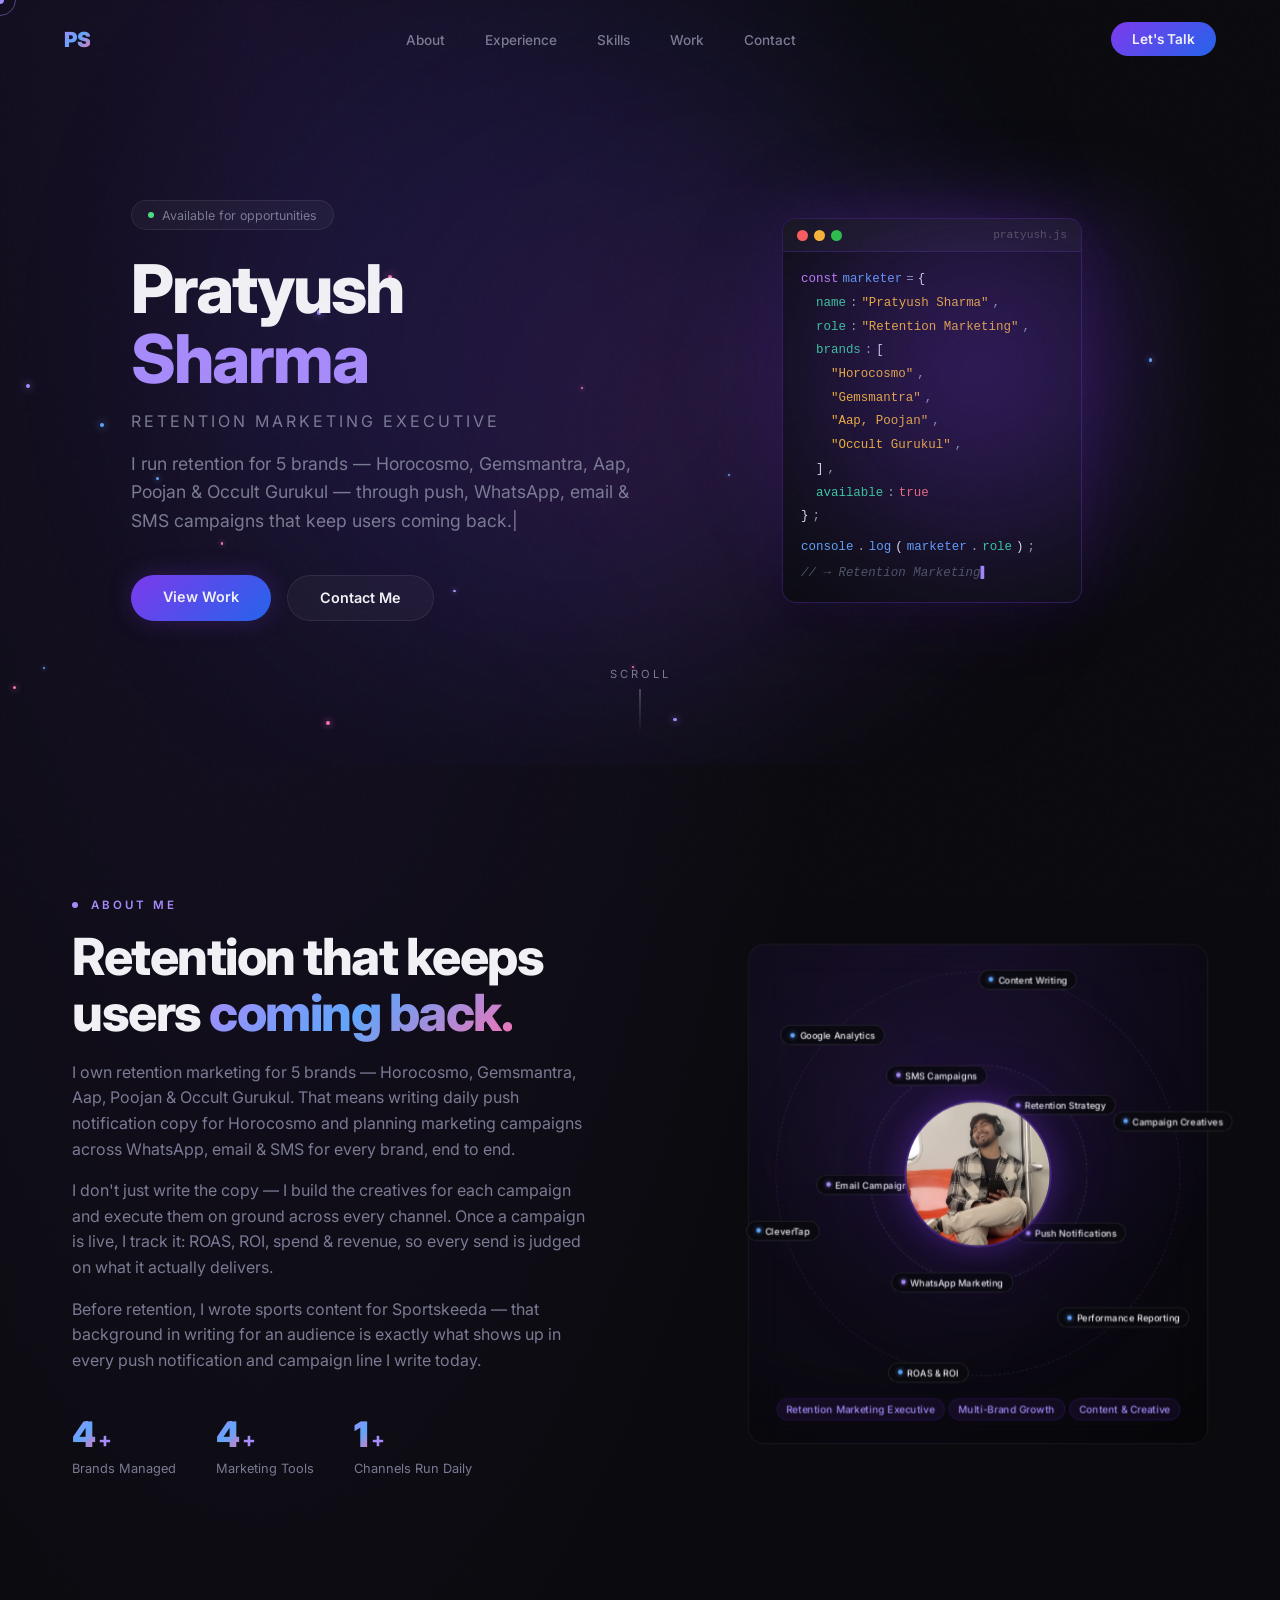
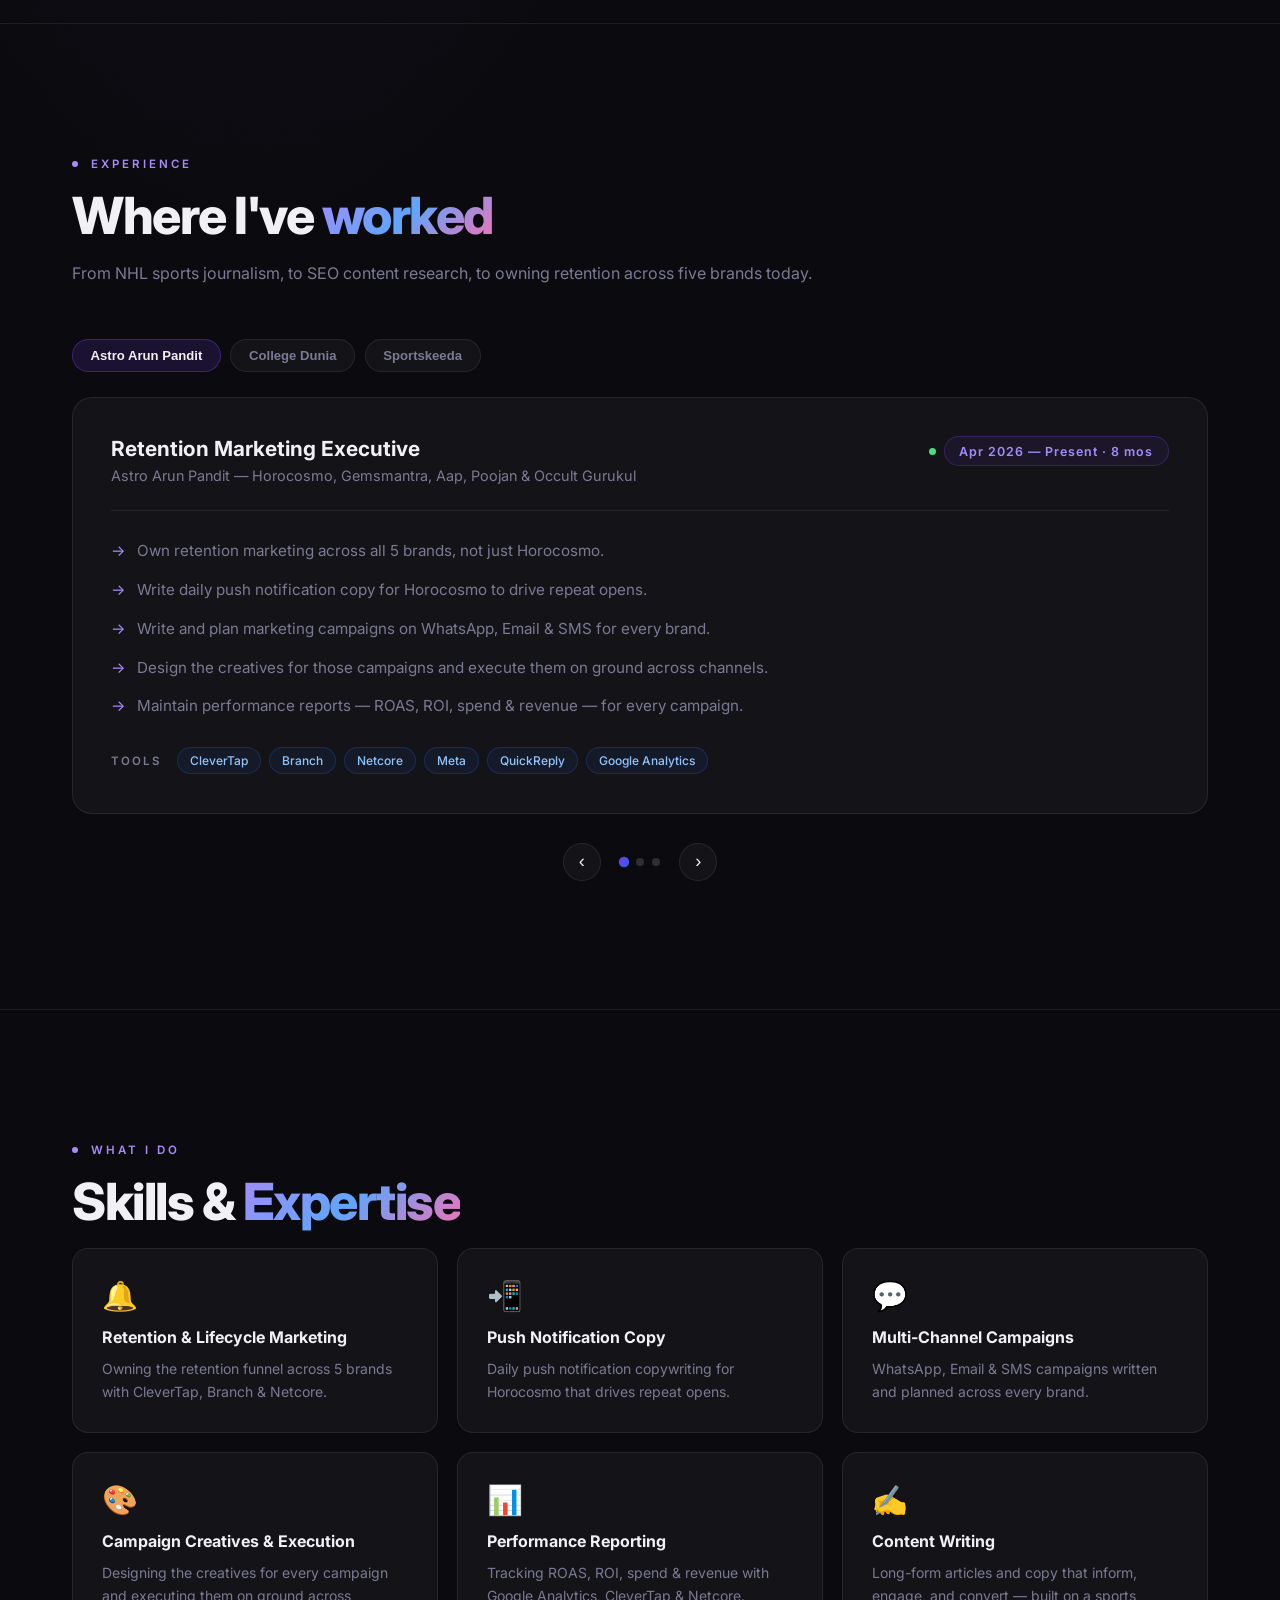
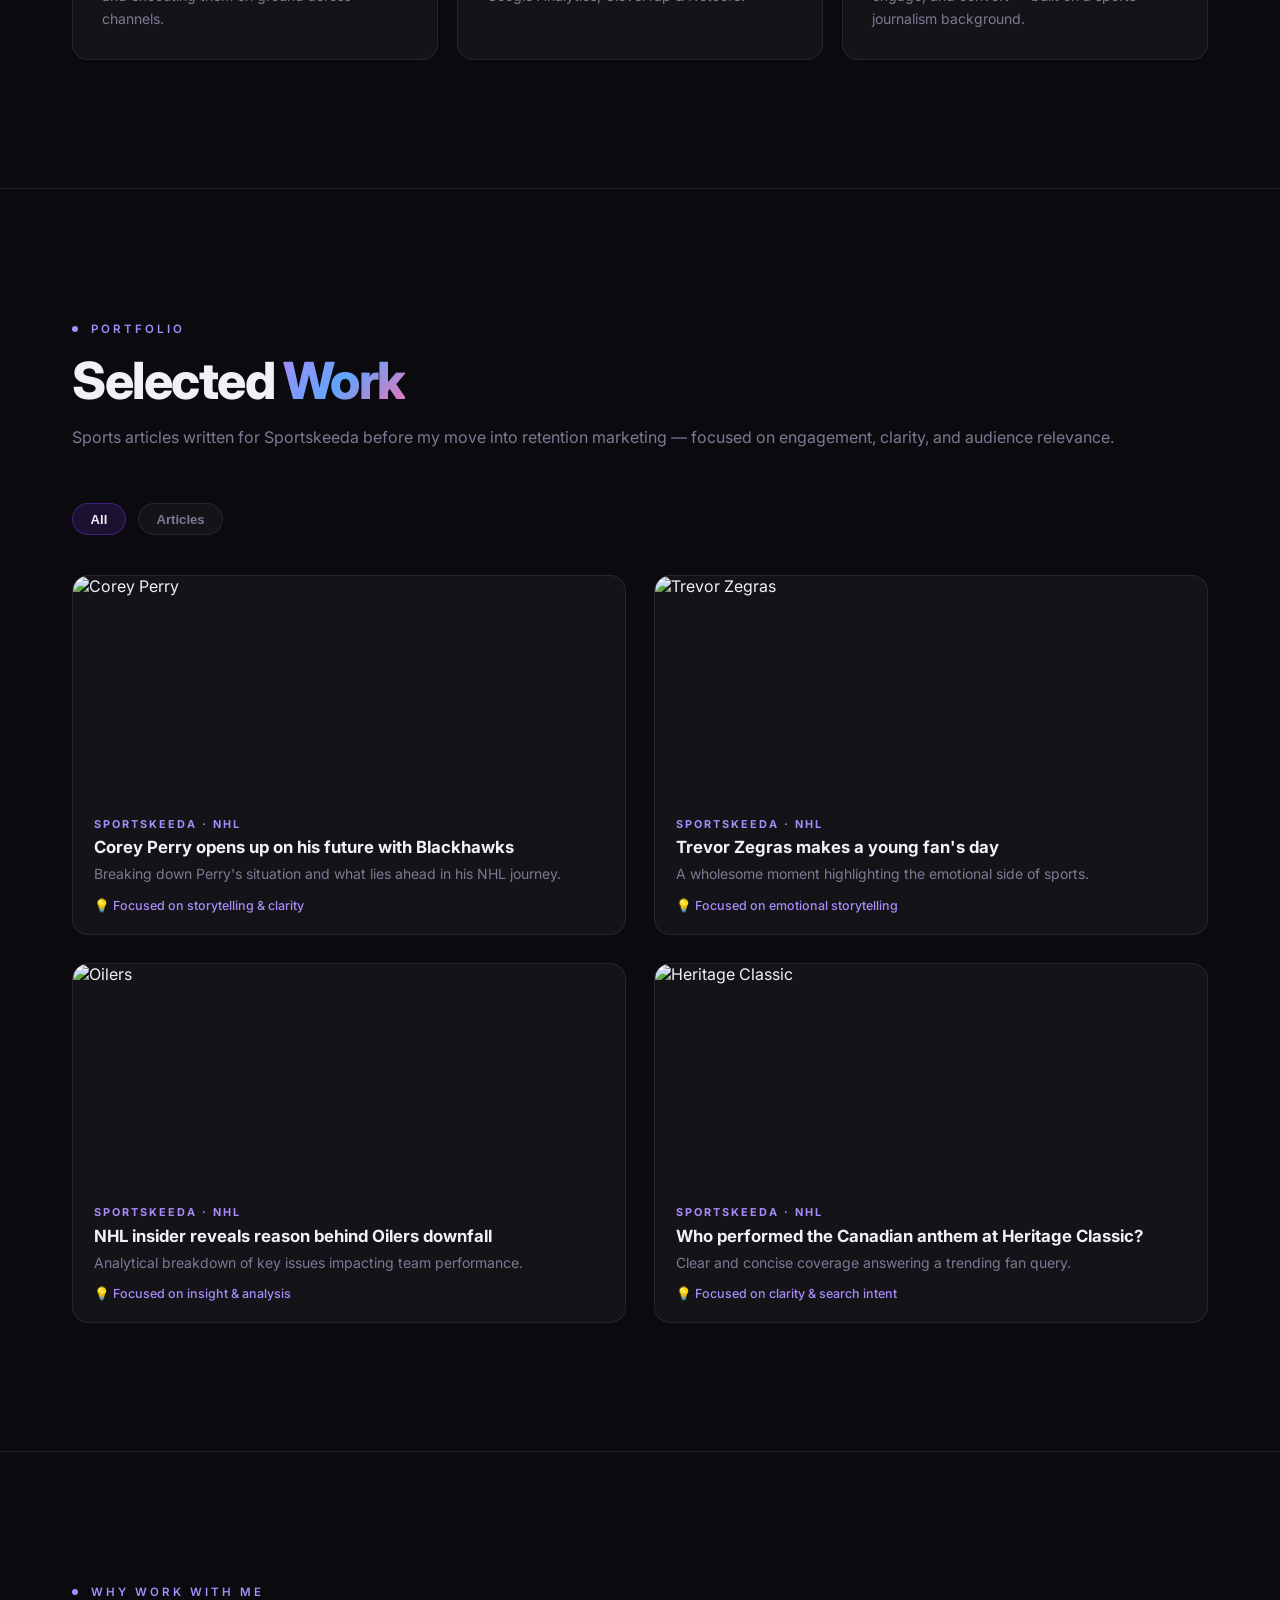
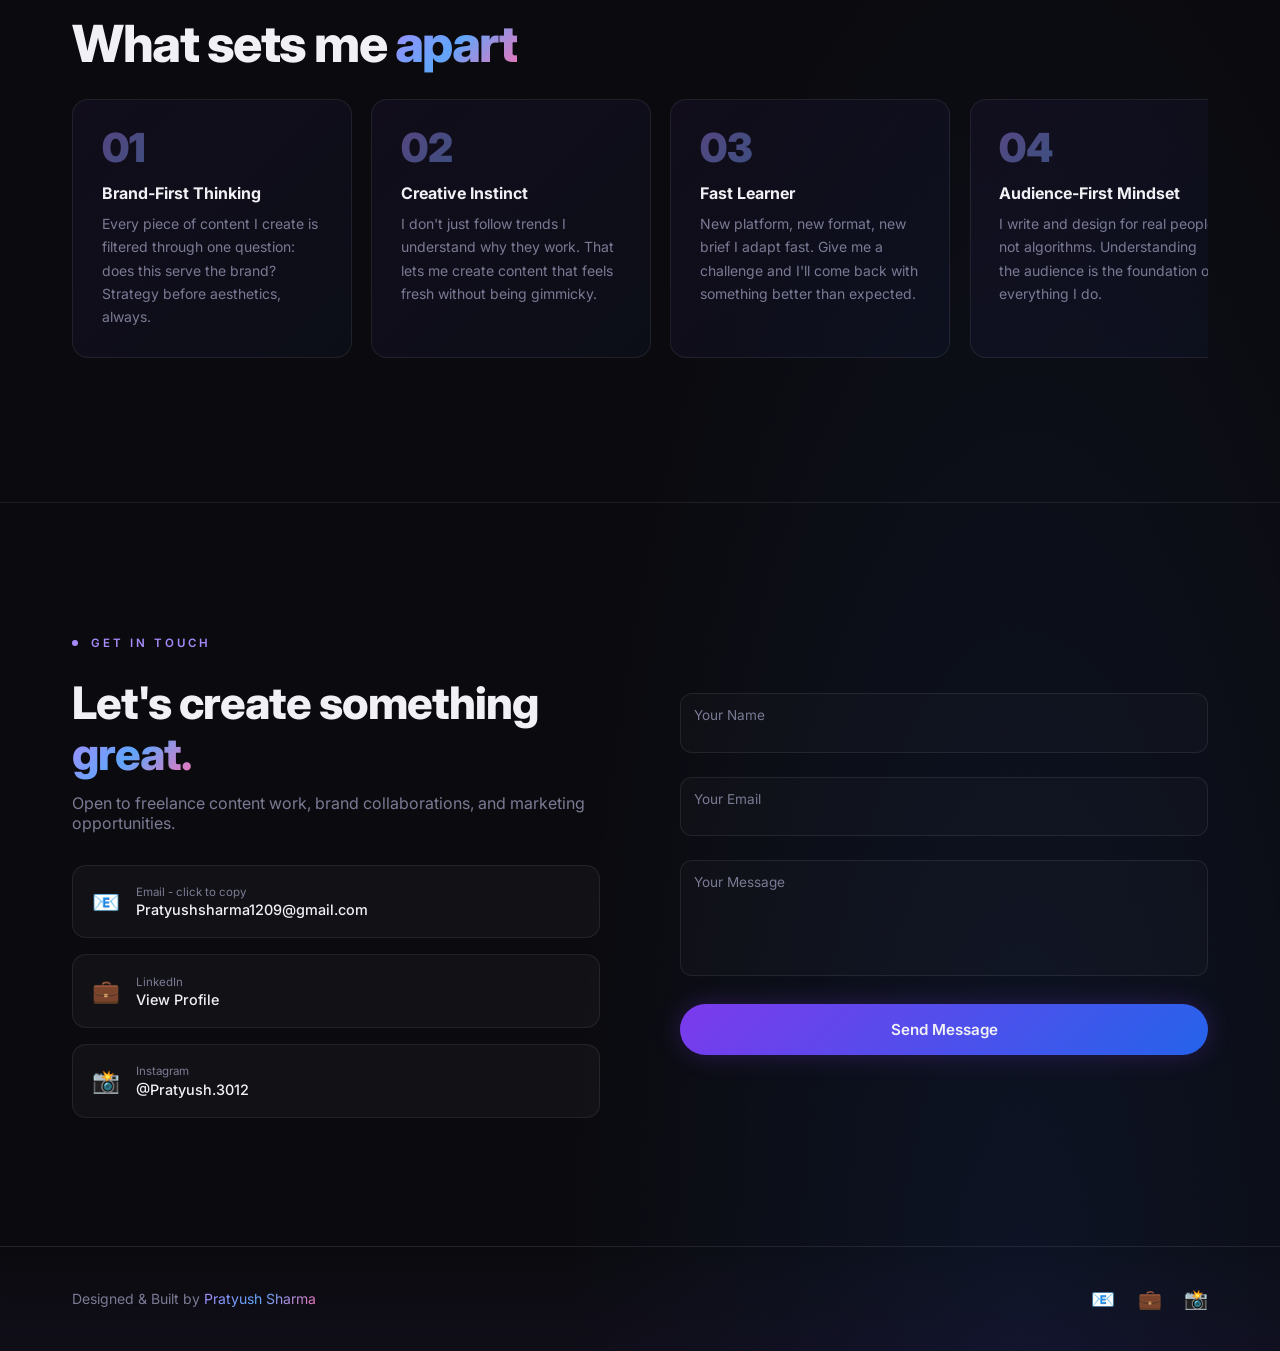
==== commit c183f6a6: "Fix orbit crowding, move about-tags out of orbit path, add multi-company Experience stepper (College" ====
--- a/index.html
+++ b/index.html
@@ -198,12 +198,12 @@
                 <div class="orbit-node"><span class="orbit-label"><i class="orbit-dot" aria-hidden="true"></i>Content Writing</span></div>
               </div>
 
-              <div class="about-tags">
-                <span>Retention Marketing Executive</span>
-                <span>Multi-Brand Growth</span>
-                <span>Content &amp; Creative</span>
-              </div>
-
+            </div>
+
+            <div class="about-tags">
+              <span>Retention Marketing Executive</span>
+              <span>Multi-Brand Growth</span>
+              <span>Content &amp; Creative</span>
             </div>
           </div>
         </div>
@@ -215,40 +215,92 @@
   <section class="experience section" id="experience">
     <div class="container">
       <span class="section-label reveal-up">Experience</span>
-      <h2 class="section-title reveal-up">What I do at <span class="gradient-text">Retention</span></h2>
-      <p class="section-sub reveal-up">Owning the full retention funnel across five brands — copy, creatives, execution &amp; reporting.</p>
-
-      <div class="exp-card reveal-up" data-delay="0.1">
-        <div class="exp-card__head">
-          <div>
-            <h3>Retention Marketing Executive</h3>
-            <p class="exp-company">Astro Arun Pandit — Horocosmo, Gemsmantra, Aap, Poojan &amp; Occult Gurukul</p>
-          </div>
-          <span class="exp-period-wrap">
-            <span class="exp-live-dot" aria-hidden="true"></span>
-            <span class="exp-period" id="expPeriod">Apr 2026 — Present</span>
-          </span>
-        </div>
-
-        <ul class="exp-list">
-          <li><span class="exp-bullet" aria-hidden="true">→</span>Own retention marketing across all 5 brands, not just Horocosmo.</li>
-          <li><span class="exp-bullet" aria-hidden="true">→</span>Write daily push notification copy for Horocosmo to drive repeat opens.</li>
-          <li><span class="exp-bullet" aria-hidden="true">→</span>Write and plan marketing campaigns on WhatsApp, Email &amp; SMS for every brand.</li>
-          <li><span class="exp-bullet" aria-hidden="true">→</span>Design the creatives for those campaigns and execute them on ground across channels.</li>
-          <li><span class="exp-bullet" aria-hidden="true">→</span>Maintain performance reports — ROAS, ROI, spend &amp; revenue — for every campaign.</li>
-        </ul>
-
-        <div class="exp-tools">
-          <span class="exp-tool-label">Tools</span>
-          <div class="exp-tool-tags">
-            <span>CleverTap</span>
-            <span>Branch</span>
-            <span>Netcore</span>
-            <span>Meta</span>
-            <span>QuickReply</span>
-            <span>Google Analytics</span>
-          </div>
-        </div>
+      <h2 class="section-title reveal-up">Where I've <span class="gradient-text">worked</span></h2>
+      <p class="section-sub reveal-up">From NHL sports journalism, to SEO content research, to owning retention across five brands today.</p>
+
+      <div class="exp-tabs reveal-up" data-delay="0.08" id="expTabs">
+        <button class="exp-tab active" data-index="0" type="button">Astro Arun Pandit</button>
+        <button class="exp-tab" data-index="1" type="button">College Dunia</button>
+        <button class="exp-tab" data-index="2" type="button">Sportskeeda</button>
+      </div>
+
+      <div class="exp-stepper reveal-up" data-delay="0.15">
+
+        <div class="exp-card active" data-index="0">
+          <div class="exp-card__head">
+            <div>
+              <h3>Retention Marketing Executive</h3>
+              <p class="exp-company">Astro Arun Pandit — Horocosmo, Gemsmantra, Aap, Poojan &amp; Occult Gurukul</p>
+            </div>
+            <span class="exp-period-wrap">
+              <span class="exp-live-dot" aria-hidden="true"></span>
+              <span class="exp-period" id="expPeriod">Apr 2026 — Present</span>
+            </span>
+          </div>
+
+          <ul class="exp-list">
+            <li><span class="exp-bullet" aria-hidden="true">→</span>Own retention marketing across all 5 brands, not just Horocosmo.</li>
+            <li><span class="exp-bullet" aria-hidden="true">→</span>Write daily push notification copy for Horocosmo to drive repeat opens.</li>
+            <li><span class="exp-bullet" aria-hidden="true">→</span>Write and plan marketing campaigns on WhatsApp, Email &amp; SMS for every brand.</li>
+            <li><span class="exp-bullet" aria-hidden="true">→</span>Design the creatives for those campaigns and execute them on ground across channels.</li>
+            <li><span class="exp-bullet" aria-hidden="true">→</span>Maintain performance reports — ROAS, ROI, spend &amp; revenue — for every campaign.</li>
+          </ul>
+
+          <div class="exp-tools">
+            <span class="exp-tool-label">Tools</span>
+            <div class="exp-tool-tags">
+              <span>CleverTap</span>
+              <span>Branch</span>
+              <span>Netcore</span>
+              <span>Meta</span>
+              <span>QuickReply</span>
+              <span>Google Analytics</span>
+            </div>
+          </div>
+        </div>
+
+        <div class="exp-card" data-index="1">
+          <div class="exp-card__head">
+            <div>
+              <h3>Content Research Associate</h3>
+              <p class="exp-company">College Dunia</p>
+            </div>
+            <span class="exp-period">2025 — 2026</span>
+          </div>
+
+          <ul class="exp-list">
+            <li><span class="exp-bullet" aria-hidden="true">→</span>Reviewed content going live on the website before it was published.</li>
+            <li><span class="exp-bullet" aria-hidden="true">→</span>Did ground-level content research, sourcing data directly from official university websites.</li>
+            <li><span class="exp-bullet" aria-hidden="true">→</span>Wrote content built around SEO keywords so pages would actually rank.</li>
+          </ul>
+        </div>
+
+        <div class="exp-card" data-index="2">
+          <div class="exp-card__head">
+            <div>
+              <h3>Sports Journalist (NHL)</h3>
+              <p class="exp-company">Sportskeeda</p>
+            </div>
+            <span class="exp-period">2024 — 2025</span>
+          </div>
+
+          <ul class="exp-list">
+            <li><span class="exp-bullet" aria-hidden="true">→</span>Covered NHL as a sports journalist, writing news &amp; feature articles.</li>
+            <li><span class="exp-bullet" aria-hidden="true">→</span>Watched and transcribed NHL podcasts &amp; interviews as source material.</li>
+            <li><span class="exp-bullet" aria-hidden="true">→</span>Wrote SEO-optimized articles published live on Sportskeeda's website.</li>
+          </ul>
+        </div>
+
+        <div class="exp-nav">
+          <button class="exp-nav-btn" id="expPrev" type="button" aria-label="Previous experience">‹</button>
+          <div class="exp-dots" id="expDots">
+            <span class="exp-dot active" data-index="0"></span>
+            <span class="exp-dot" data-index="1"></span>
+            <span class="exp-dot" data-index="2"></span>
+          </div>
+          <button class="exp-nav-btn" id="expNext" type="button" aria-label="Next experience">›</button>
+        </div>
+
       </div>
     </div>
   </section>
--- a/style.css
+++ b/style.css
@@ -420,7 +420,7 @@
   position: relative; overflow: visible;
   display: flex; flex-direction: column; align-items: center; gap: 1.5rem;
   transform: scale(0.92); transform-origin: right center;
-  max-width: 480px; margin-left: auto;
+  max-width: 500px; margin-left: auto;
   transition: border-color 0.5s var(--ease), box-shadow 0.5s var(--ease);
 }
 .about-card:hover { border-color: rgba(124,58,237,0.3); box-shadow: 0 0 40px rgba(124,58,237,0.07); }
@@ -470,7 +470,7 @@
    ORBITAL SYSTEM
    ============================================================ */
 .orbital-system {
-  position: relative; width: 420px; height: 420px; flex-shrink: 0;
+  position: relative; width: 440px; height: 440px; flex-shrink: 0;
 }
 .orbital-system::before {
   content: ''; position: absolute; inset: 0; border-radius: 50%;
@@ -514,8 +514,8 @@
   border-radius: 50%; pointer-events: none;
   transform: translate(-50%, -50%);
 }
-.orbit-ring--inner { width: 60%; height: 60%; border: 1px dashed rgba(167,139,250,0.22); }
-.orbit-ring--outer { width: 96%; height: 96%; border: 1px dashed rgba(96,165,250,0.16); }
+.orbit-ring--inner { width: 54%; height: 54%; border: 1px dashed rgba(167,139,250,0.22); }
+.orbit-ring--outer { width: 100%; height: 100%; border: 1px dashed rgba(96,165,250,0.16); }
 .profile-img {
   width: 100%; height: 100%; object-fit: cover;
   object-position: center top; display: block;
@@ -537,22 +537,22 @@
 }
 
 .orbit-label {
-  display: inline-flex; align-items: center; gap: 6px;
-  padding: 5px 13px; border-radius: 999px;
-  font-size: 0.7rem; font-weight: 500; white-space: nowrap;
-  background: rgba(11,11,15,0.88); border: 1px solid rgba(255,255,255,0.12);
+  display: inline-flex; align-items: center; gap: 5px;
+  padding: 4px 10px; border-radius: 999px;
+  font-size: 0.62rem; font-weight: 500; white-space: nowrap;
+  background: rgba(11,11,15,0.9); border: 1px solid rgba(255,255,255,0.12);
   backdrop-filter: blur(8px); color: var(--text);
   transform: translate(-50%, -50%);
   user-select: none;
-  transition: border-color 0.3s var(--ease), transform 0.3s var(--ease);
+  transition: border-color 0.3s var(--ease), transform 0.3s var(--ease), z-index 0s;
 }
 .orbit-label:hover {
   border-color: rgba(124,58,237,0.5);
-  transform: translate(-50%, -50%) scale(1.06);
+  transform: translate(-50%, -50%) scale(1.12);
   z-index: 4;
 }
 .orbit-dot {
-  width: 6px; height: 6px; border-radius: 50%; flex-shrink: 0;
+  width: 5px; height: 5px; border-radius: 50%; flex-shrink: 0;
   background: #a78bfa; box-shadow: 0 0 6px rgba(167,139,250,0.8);
 }
 .orbit--outer .orbit-dot { background: #60a5fa; box-shadow: 0 0 6px rgba(96,165,250,0.8); }
@@ -638,12 +638,46 @@
 /* ============================================================
    EXPERIENCE
    ============================================================ */
+.exp-tabs { display: flex; gap: 0.6rem; flex-wrap: wrap; margin-bottom: 1.6rem; }
+.exp-tab {
+  padding: 0.5rem 1.1rem; border-radius: 50px; font-size: 0.82rem; font-weight: 600;
+  background: var(--glass); border: 1px solid var(--glass-border); color: var(--muted);
+  cursor: pointer; transition: all var(--dur) var(--ease);
+}
+.exp-tab:hover { color: var(--text); border-color: rgba(124,58,237,0.35); }
+.exp-tab.active { background: rgba(124,58,237,0.15); border-color: rgba(124,58,237,0.4); color: var(--text); }
+
+.exp-stepper { position: relative; }
+
 .exp-card {
+  display: none;
   background: var(--glass); border: 1px solid var(--glass-border);
   border-radius: 20px; padding: 2.4rem;
   transition: border-color var(--dur) var(--ease), box-shadow var(--dur) var(--ease);
 }
+.exp-card.active { display: block; animation: expCardIn 0.45s var(--ease); }
+@keyframes expCardIn {
+  from { opacity: 0; transform: translateY(14px); }
+  to   { opacity: 1; transform: translateY(0); }
+}
 .exp-card:hover { border-color: rgba(124,58,237,0.35); box-shadow: 0 16px 48px rgba(0,0,0,0.3); }
+
+.exp-nav { display: flex; align-items: center; justify-content: center; gap: 1.2rem; margin-top: 1.8rem; }
+.exp-nav-btn {
+  width: 38px; height: 38px; border-radius: 50%; border: 1px solid var(--glass-border);
+  background: var(--glass); color: var(--text); font-size: 1.15rem; cursor: pointer;
+  display: flex; align-items: center; justify-content: center; line-height: 1;
+  transition: border-color var(--dur) var(--ease), background var(--dur) var(--ease), transform var(--dur) var(--ease);
+}
+.exp-nav-btn:hover { border-color: rgba(124,58,237,0.5); background: rgba(124,58,237,0.1); transform: translateY(-2px); }
+.exp-dots { display: flex; gap: 0.5rem; }
+.exp-dot {
+  width: 8px; height: 8px; border-radius: 50%; background: rgba(255,255,255,0.15);
+  cursor: pointer; transition: background var(--dur) var(--ease), transform var(--dur) var(--ease);
+}
+.exp-dot:hover { background: rgba(124,58,237,0.5); }
+.exp-dot.active { background: var(--gradient); transform: scale(1.3); }
+
 .exp-card__head {
   display: flex; align-items: flex-start; justify-content: space-between;
   flex-wrap: wrap; gap: 1rem; margin-bottom: 1.8rem;
@@ -669,7 +703,7 @@
   opacity: 0; transform: translateX(-14px);
   transition: opacity 0.5s var(--ease), transform 0.5s var(--ease);
 }
-.exp-card.visible .exp-list li { opacity: 1; transform: translateX(0); }
+.exp-stepper.visible .exp-card.active .exp-list li { opacity: 1; transform: translateX(0); }
 .exp-list li:nth-child(1) { transition-delay: 0.05s; }
 .exp-list li:nth-child(2) { transition-delay: 0.15s; }
 .exp-list li:nth-child(3) { transition-delay: 0.25s; }
@@ -690,7 +724,7 @@
   transition: opacity 0.4s var(--ease), transform 0.4s var(--ease), border-color 0.3s var(--ease);
 }
 .exp-tool-tags span:hover { border-color: rgba(37,99,235,0.6); }
-.exp-card.visible .exp-tool-tags span { opacity: 1; transform: scale(1); }
+.exp-stepper.visible .exp-card.active .exp-tool-tags span { opacity: 1; transform: scale(1); }
 .exp-tool-tags span:nth-child(1) { transition-delay: 0.5s; }
 .exp-tool-tags span:nth-child(2) { transition-delay: 0.56s; }
 .exp-tool-tags span:nth-child(3) { transition-delay: 0.62s; }
